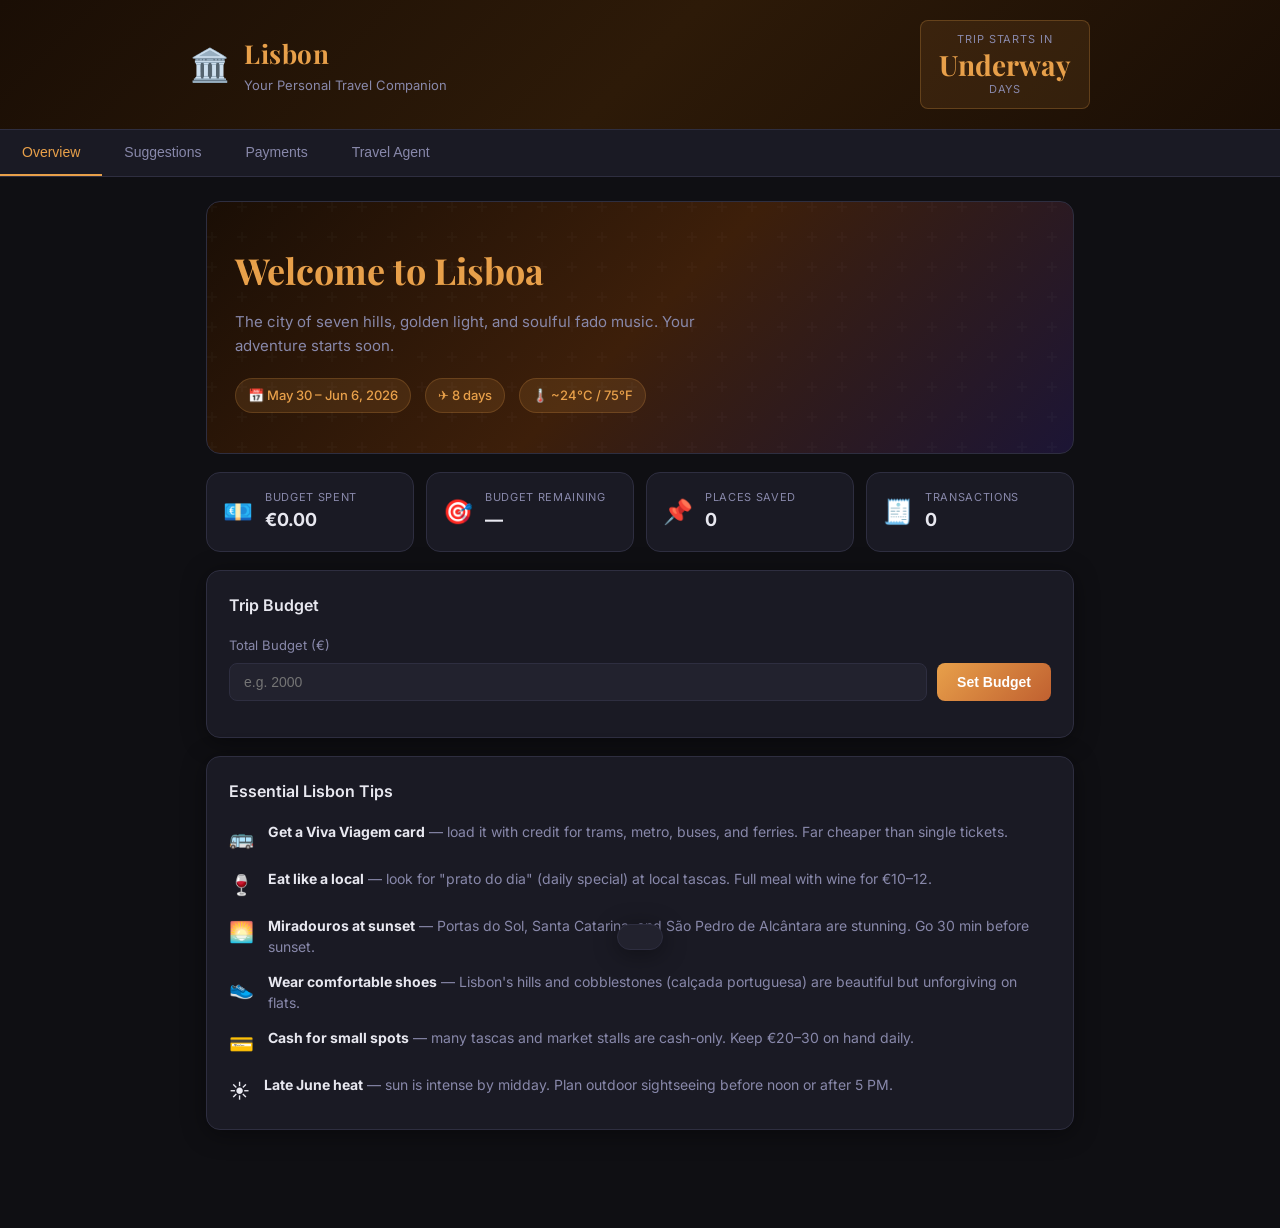
==== index.html @ cf2958db "Add Lisbon travel companion app Single-page app with four sections: Overview (countdown, budget bar," ====
<!DOCTYPE html>
<html lang="en">
<head>
  <meta charset="UTF-8" />
  <meta name="viewport" content="width=device-width, initial-scale=1.0" />
  <title>Lisbon Travel Companion</title>
  <link rel="stylesheet" href="styles.css" />
  <link rel="preconnect" href="https://fonts.googleapis.com" />
  <link rel="preconnect" href="https://fonts.gstatic.com" crossorigin />
  <link href="https://fonts.googleapis.com/css2?family=Inter:wght@300;400;500;600;700&family=Playfair+Display:wght@600;700&display=swap" rel="stylesheet" />
</head>
<body>
  <!-- Header -->
  <header class="header">
    <div class="header-content">
      <div class="header-left">
        <div class="logo">🏛️</div>
        <div>
          <h1 class="header-title">Lisbon</h1>
          <p class="header-subtitle">Your Personal Travel Companion</p>
        </div>
      </div>
      <div class="trip-countdown">
        <span class="countdown-label">Trip starts in</span>
        <span class="countdown-days" id="countdown-days">—</span>
        <span class="countdown-label">days</span>
      </div>
    </div>
  </header>

  <!-- Navigation -->
  <nav class="nav">
    <button class="nav-btn active" data-tab="overview">Overview</button>
    <button class="nav-btn" data-tab="suggestions">Suggestions</button>
    <button class="nav-btn" data-tab="payments">Payments</button>
    <button class="nav-btn" data-tab="agent">Travel Agent</button>
  </nav>

  <main class="main">

    <!-- ── OVERVIEW TAB ── -->
    <section id="tab-overview" class="tab-section active">
      <div class="hero-card">
        <div class="hero-overlay"></div>
        <div class="hero-content">
          <h2 class="hero-title">Welcome to Lisboa</h2>
          <p class="hero-desc">The city of seven hills, golden light, and soulful fado music. Your adventure starts soon.</p>
          <div class="hero-meta">
            <span>📅 May 30 – Jun 6, 2026</span>
            <span>✈️ 8 days</span>
            <span>🌡️ ~24°C / 75°F</span>
          </div>
        </div>
      </div>

      <div class="cards-grid">
        <div class="info-card">
          <div class="info-card-icon">💶</div>
          <div>
            <div class="info-card-label">Budget Spent</div>
            <div class="info-card-value" id="ov-spent">€0.00</div>
          </div>
        </div>
        <div class="info-card">
          <div class="info-card-icon">🎯</div>
          <div>
            <div class="info-card-label">Budget Remaining</div>
            <div class="info-card-value" id="ov-remaining">€0.00</div>
          </div>
        </div>
        <div class="info-card">
          <div class="info-card-icon">📌</div>
          <div>
            <div class="info-card-label">Places Saved</div>
            <div class="info-card-value" id="ov-places">0</div>
          </div>
        </div>
        <div class="info-card">
          <div class="info-card-icon">🧾</div>
          <div>
            <div class="info-card-label">Transactions</div>
            <div class="info-card-value" id="ov-transactions">0</div>
          </div>
        </div>
      </div>

      <!-- Budget setup -->
      <div class="card">
        <h3 class="card-title">Trip Budget</h3>
        <div class="budget-row">
          <label class="budget-label">Total Budget (€)</label>
          <div class="budget-input-row">
            <input type="number" id="budget-input" class="budget-input" placeholder="e.g. 2000" min="0" />
            <button class="btn-primary" onclick="setBudget()">Set Budget</button>
          </div>
        </div>
        <div class="budget-bar-wrap" id="budget-bar-wrap" style="display:none">
          <div class="budget-bar">
            <div class="budget-bar-fill" id="budget-bar-fill"></div>
          </div>
          <div class="budget-bar-labels">
            <span id="budget-bar-spent">€0 spent</span>
            <span id="budget-bar-total">of €0</span>
          </div>
        </div>
      </div>

      <!-- Quick tips -->
      <div class="card">
        <h3 class="card-title">Essential Lisbon Tips</h3>
        <div class="tips-list">
          <div class="tip-item">
            <span class="tip-icon">🚌</span>
            <div>
              <strong>Get a Viva Viagem card</strong> — load it with credit for trams, metro, buses, and ferries. Far cheaper than single tickets.
            </div>
          </div>
          <div class="tip-item">
            <span class="tip-icon">🍷</span>
            <div>
              <strong>Eat like a local</strong> — look for "prato do dia" (daily special) at local tascas. Full meal with wine for €10–12.
            </div>
          </div>
          <div class="tip-item">
            <span class="tip-icon">🌅</span>
            <div>
              <strong>Miradouros at sunset</strong> — Portas do Sol, Santa Catarina, and São Pedro de Alcântara are stunning. Go 30 min before sunset.
            </div>
          </div>
          <div class="tip-item">
            <span class="tip-icon">👟</span>
            <div>
              <strong>Wear comfortable shoes</strong> — Lisbon's hills and cobblestones (calçada portuguesa) are beautiful but unforgiving on flats.
            </div>
          </div>
          <div class="tip-item">
            <span class="tip-icon">💳</span>
            <div>
              <strong>Cash for small spots</strong> — many tascas and market stalls are cash-only. Keep €20–30 on hand daily.
            </div>
          </div>
          <div class="tip-item">
            <span class="tip-icon">☀️</span>
            <div>
              <strong>Late June heat</strong> — sun is intense by midday. Plan outdoor sightseeing before noon or after 5 PM.
            </div>
          </div>
        </div>
      </div>
    </section>

    <!-- ── SUGGESTIONS TAB ── -->
    <section id="tab-suggestions" class="tab-section">
      <div class="suggestions-header">
        <h2 class="section-title">Expert Picks for Lisbon</h2>
        <div class="filter-row">
          <button class="filter-btn active" data-filter="all">All</button>
          <button class="filter-btn" data-filter="sight">Sights</button>
          <button class="filter-btn" data-filter="food">Food & Drink</button>
          <button class="filter-btn" data-filter="daytrip">Day Trips</button>
          <button class="filter-btn" data-filter="experience">Experiences</button>
        </div>
      </div>

      <div class="suggestions-grid" id="suggestions-grid">
        <!-- populated by JS -->
      </div>
    </section>

    <!-- ── PAYMENTS TAB ── -->
    <section id="tab-payments" class="tab-section">
      <div class="payments-layout">
        <!-- Add expense form -->
        <div class="card">
          <h3 class="card-title">Add Expense</h3>
          <div class="form-group">
            <label class="form-label">Description</label>
            <input type="text" id="exp-desc" class="form-input" placeholder="e.g. Lunch at Alfama" />
          </div>
          <div class="form-row">
            <div class="form-group">
              <label class="form-label">Amount (€)</label>
              <input type="number" id="exp-amount" class="form-input" placeholder="0.00" min="0" step="0.01" />
            </div>
            <div class="form-group">
              <label class="form-label">Category</label>
              <select id="exp-category" class="form-input">
                <option value="food">🍽️ Food & Drink</option>
                <option value="transport">🚌 Transport</option>
                <option value="accommodation">🏨 Accommodation</option>
                <option value="activities">🎟️ Activities</option>
                <option value="shopping">🛍️ Shopping</option>
                <option value="other">📦 Other</option>
              </select>
            </div>
          </div>
          <div class="form-group">
            <label class="form-label">Date</label>
            <input type="date" id="exp-date" class="form-input" />
          </div>
          <button class="btn-primary full-width" onclick="addExpense()">Add Expense</button>
        </div>

        <!-- Summary -->
        <div class="card">
          <h3 class="card-title">Spending by Category</h3>
          <div class="category-summary" id="category-summary">
            <p class="empty-state">No expenses yet. Start adding your Lisbon spending!</p>
          </div>
        </div>
      </div>

      <!-- Expense list -->
      <div class="card">
        <div class="expense-list-header">
          <h3 class="card-title">All Expenses</h3>
          <span class="expense-total-badge" id="expense-total-badge">€0.00 total</span>
        </div>
        <div id="expense-list">
          <p class="empty-state">No expenses recorded yet.</p>
        </div>
      </div>
    </section>

    <!-- ── TRAVEL AGENT TAB ── -->
    <section id="tab-agent" class="tab-section">
      <div class="agent-header">
        <div class="agent-avatar">🧳</div>
        <div>
          <h2 class="agent-name">Sofia — Your Lisbon Expert</h2>
          <p class="agent-bio">15+ years specialising in Portugal & the Algarve. Born in Porto, based in London.</p>
        </div>
      </div>

      <!-- Quick topic buttons -->
      <div class="topic-grid">
        <button class="topic-btn" onclick="showAdvice('neighbourhood')">🏘️ Best Neighbourhoods</button>
        <button class="topic-btn" onclick="showAdvice('food')">🍽️ Food Guide</button>
        <button class="topic-btn" onclick="showAdvice('transport')">🚌 Getting Around</button>
        <button class="topic-btn" onclick="showAdvice('budget')">💶 Budget Tips</button>
        <button class="topic-btn" onclick="showAdvice('safety')">🔒 Safety & Scams</button>
        <button class="topic-btn" onclick="showAdvice('packing')">🎒 Packing List</button>
        <button class="topic-btn" onclick="showAdvice('fado')">🎵 Fado & Nightlife</button>
        <button class="topic-btn" onclick="showAdvice('daytrips')">🌊 Best Day Trips</button>
      </div>

      <!-- Advice display -->
      <div class="advice-card" id="advice-card" style="display:none">
        <div class="advice-header">
          <span class="advice-icon" id="advice-icon"></span>
          <h3 class="advice-title" id="advice-title"></h3>
        </div>
        <div class="advice-body" id="advice-body"></div>
      </div>

      <!-- Itinerary Builder -->
      <div class="card">
        <h3 class="card-title">🗓️ Suggested 8-Day Itinerary</h3>
        <div class="itinerary">
          <div class="itinerary-day">
            <div class="day-label">Day 1 · May 30</div>
            <div class="day-content">
              <strong>Arrival &amp; Baixa/Chiado</strong>
              <p>Check in, freshen up, then stroll Rua Augusta. Grab a pastel de nata at Pastéis de Belém (there's a central location too). Evening: rooftop drinks at TOPO Chiado.</p>
            </div>
          </div>
          <div class="itinerary-day">
            <div class="day-label">Day 2 · May 31</div>
            <div class="day-content">
              <strong>Alfama &amp; Fado Night</strong>
              <p>Morning: São Jorge Castle, wander Alfama's alleys. Afternoon: Portas do Sol miradouro. Evening: authentic fado dinner at Tasca do Chico (book ahead!).</p>
            </div>
          </div>
          <div class="itinerary-day">
            <div class="day-label">Day 3 · Jun 1</div>
            <div class="day-content">
              <strong>Belém District</strong>
              <p>Jerónimos Monastery, Torre de Belém, MAAT museum. Have the famous original pastel de nata. Take tram 15E or Uber — don't battle tram 28 with a crowd.</p>
            </div>
          </div>
          <div class="itinerary-day">
            <div class="day-label">Day 4 · Jun 2</div>
            <div class="day-content">
              <strong>Day Trip: Sintra</strong>
              <p>Take the train from Rossio (40 min, €2.35). Pena Palace first thing — queues build fast. Also Quinta da Regaleira if time allows. Back by 6 PM.</p>
            </div>
          </div>
          <div class="itinerary-day">
            <div class="day-label">Day 5 · Jun 3</div>
            <div class="day-content">
              <strong>LX Factory &amp; Santos</strong>
              <p>Sunday market at LX Factory (if applicable). Explore the trendy Santos & Cais do Sodré areas. Pink Street (Rua Nova do Carvalho) for evening drinks.</p>
            </div>
          </div>
          <div class="itinerary-day">
            <div class="day-label">Day 6 · Jun 4</div>
            <div class="day-content">
              <strong>Day Trip: Setúbal &amp; Arrábida</strong>
              <p>Rent a car or join a tour for Arrábida Natural Park — turquoise waters rivalling the Caribbean. Pack a picnic. Stop at a winery on the way back.</p>
            </div>
          </div>
          <div class="itinerary-day">
            <div class="day-label">Day 7 · Jun 5</div>
            <div class="day-content">
              <strong>Bairro Alto &amp; Príncipe Real</strong>
              <p>Morning: Príncipe Real's antique market and botanical garden. Lunch: tasca lunch. Afternoon: MUDE or Museu do Azulejo. Evening: sunset at Miradouro da Graça.</p>
            </div>
          </div>
          <div class="itinerary-day">
            <div class="day-label">Day 8 · Jun 6</div>
            <div class="day-content">
              <strong>Last Bites &amp; Departure</strong>
              <p>Time Out Market for a last Lisbon feast. Pick up ginjinha, tinned fish, and azulejo tiles as gifts. Head to Humberto Delgado Airport — allow 45 min from centre.</p>
            </div>
          </div>
        </div>
      </div>

      <!-- Packing checklist -->
      <div class="card" id="packing-section" style="display:none">
        <h3 class="card-title">🎒 Packing Checklist</h3>
        <div id="packing-list" class="packing-list"></div>
      </div>
    </section>

  </main>

  <!-- Toast notification -->
  <div class="toast" id="toast"></div>

  <script src="data.js"></script>
  <script src="app.js"></script>
</body>
</html>
---- styles.css ----
/* ── Reset & Base ──────────────────────────────────────────────────────────── */
*, *::before, *::after { box-sizing: border-box; margin: 0; padding: 0; }

:root {
  --bg: #0f0f13;
  --surface: #1a1a24;
  --surface2: #22222e;
  --border: #2e2e40;
  --text: #e8e8f0;
  --text-muted: #8888aa;
  --accent: #e8a04a;
  --accent2: #c06030;
  --green: #22c55e;
  --red: #ef4444;
  --amber: #f59e0b;
  --blue: #3b82f6;
  --radius: 14px;
  --radius-sm: 8px;
  --shadow: 0 4px 24px rgba(0,0,0,0.4);
}

html { scroll-behavior: smooth; }

body {
  font-family: 'Inter', system-ui, sans-serif;
  background: var(--bg);
  color: var(--text);
  min-height: 100vh;
  font-size: 15px;
  line-height: 1.6;
}

/* ── Header ────────────────────────────────────────────────────────────────── */
.header {
  background: linear-gradient(135deg, #1a0e05 0%, #2d1a08 50%, #1a0e05 100%);
  border-bottom: 1px solid var(--border);
  padding: 20px 24px;
  position: sticky;
  top: 0;
  z-index: 100;
}
.header-content {
  max-width: 900px;
  margin: 0 auto;
  display: flex;
  justify-content: space-between;
  align-items: center;
  gap: 16px;
}
.header-left { display: flex; align-items: center; gap: 14px; }
.logo { font-size: 32px; }
.header-title {
  font-family: 'Playfair Display', serif;
  font-size: 26px;
  font-weight: 700;
  color: var(--accent);
  letter-spacing: 0.02em;
}
.header-subtitle { color: var(--text-muted); font-size: 13px; }

.trip-countdown {
  text-align: center;
  background: rgba(232,160,74,0.1);
  border: 1px solid rgba(232,160,74,0.25);
  border-radius: var(--radius-sm);
  padding: 10px 18px;
  display: flex;
  flex-direction: column;
  align-items: center;
  gap: 2px;
}
.countdown-days {
  font-family: 'Playfair Display', serif;
  font-size: 28px;
  font-weight: 700;
  color: var(--accent);
  line-height: 1;
}
.countdown-label { font-size: 11px; color: var(--text-muted); text-transform: uppercase; letter-spacing: 0.08em; }

/* ── Nav ───────────────────────────────────────────────────────────────────── */
.nav {
  background: var(--surface);
  border-bottom: 1px solid var(--border);
  display: flex;
  gap: 0;
  overflow-x: auto;
  -webkit-overflow-scrolling: touch;
  scrollbar-width: none;
  position: sticky;
  top: 89px;
  z-index: 99;
}
.nav::-webkit-scrollbar { display: none; }

.nav-btn {
  flex-shrink: 0;
  padding: 14px 22px;
  background: none;
  border: none;
  border-bottom: 2px solid transparent;
  color: var(--text-muted);
  font-size: 14px;
  font-weight: 500;
  cursor: pointer;
  transition: all 0.2s;
  white-space: nowrap;
}
.nav-btn:hover { color: var(--text); background: rgba(255,255,255,0.04); }
.nav-btn.active { color: var(--accent); border-bottom-color: var(--accent); }

/* ── Main / Tabs ───────────────────────────────────────────────────────────── */
.main { max-width: 900px; margin: 0 auto; padding: 24px 16px 80px; }

.tab-section { display: none; }
.tab-section.active { display: block; }

/* ── Cards ─────────────────────────────────────────────────────────────────── */
.card {
  background: var(--surface);
  border: 1px solid var(--border);
  border-radius: var(--radius);
  padding: 22px;
  margin-bottom: 18px;
  box-shadow: var(--shadow);
}
.card-title {
  font-size: 16px;
  font-weight: 600;
  color: var(--text);
  margin-bottom: 16px;
}

/* ── Hero ──────────────────────────────────────────────────────────────────── */
.hero-card {
  position: relative;
  background: linear-gradient(135deg, #1a0e05, #3d1f0a, #1c1535);
  border: 1px solid var(--border);
  border-radius: var(--radius);
  padding: 40px 28px;
  margin-bottom: 18px;
  overflow: hidden;
}
.hero-card::before {
  content: '';
  position: absolute;
  inset: 0;
  background: url("data:image/svg+xml,%3Csvg width='60' height='60' viewBox='0 0 60 60' xmlns='http://www.w3.org/2000/svg'%3E%3Cg fill='none' fill-rule='evenodd'%3E%3Cg fill='%23ffffff' fill-opacity='0.02'%3E%3Cpath d='M36 34v-4h-2v4h-4v2h4v4h2v-4h4v-2h-4zm0-30V0h-2v4h-4v2h4v4h2V6h4V4h-4zM6 34v-4H4v4H0v2h4v4h2v-4h4v-2H6zM6 4V0H4v4H0v2h4v4h2V6h4V4H6z'/%3E%3C/g%3E%3C/g%3E%3C/svg%3E");
  pointer-events: none;
}
.hero-title {
  font-family: 'Playfair Display', serif;
  font-size: 36px;
  font-weight: 700;
  color: var(--accent);
  margin-bottom: 10px;
}
.hero-desc { color: var(--text-muted); font-size: 15px; margin-bottom: 20px; max-width: 500px; }
.hero-meta { display: flex; flex-wrap: wrap; gap: 14px; }
.hero-meta span {
  background: rgba(232,160,74,0.12);
  border: 1px solid rgba(232,160,74,0.2);
  color: var(--accent);
  padding: 6px 12px;
  border-radius: 20px;
  font-size: 13px;
  font-weight: 500;
}

/* ── Info Cards Grid ───────────────────────────────────────────────────────── */
.cards-grid {
  display: grid;
  grid-template-columns: repeat(2, 1fr);
  gap: 12px;
  margin-bottom: 18px;
}
@media (min-width: 600px) {
  .cards-grid { grid-template-columns: repeat(4, 1fr); }
}
.info-card {
  background: var(--surface);
  border: 1px solid var(--border);
  border-radius: var(--radius);
  padding: 16px;
  display: flex;
  align-items: center;
  gap: 12px;
}
.info-card-icon { font-size: 24px; }
.info-card-label { font-size: 11px; color: var(--text-muted); text-transform: uppercase; letter-spacing: 0.06em; }
.info-card-value { font-size: 18px; font-weight: 700; color: var(--text); }

/* ── Budget ────────────────────────────────────────────────────────────────── */
.budget-row { margin-bottom: 14px; }
.budget-label { display: block; font-size: 13px; color: var(--text-muted); margin-bottom: 8px; }
.budget-input-row { display: flex; gap: 10px; }
.budget-input {
  flex: 1;
  background: var(--surface2);
  border: 1px solid var(--border);
  border-radius: var(--radius-sm);
  color: var(--text);
  padding: 10px 14px;
  font-size: 14px;
}
.budget-input:focus { outline: none; border-color: var(--accent); }

.budget-bar-wrap { margin-top: 14px; }
.budget-bar {
  height: 10px;
  background: var(--surface2);
  border-radius: 99px;
  overflow: hidden;
  margin-bottom: 6px;
}
.budget-bar-fill {
  height: 100%;
  border-radius: 99px;
  transition: width 0.4s ease, background 0.4s ease;
}
.budget-bar-labels { display: flex; justify-content: space-between; font-size: 12px; color: var(--text-muted); }

/* ── Buttons ───────────────────────────────────────────────────────────────── */
.btn-primary {
  background: linear-gradient(135deg, var(--accent), var(--accent2));
  border: none;
  border-radius: var(--radius-sm);
  color: #fff;
  font-size: 14px;
  font-weight: 600;
  padding: 10px 20px;
  cursor: pointer;
  transition: opacity 0.2s, transform 0.1s;
  white-space: nowrap;
}
.btn-primary:hover { opacity: 0.92; }
.btn-primary:active { transform: scale(0.97); }
.btn-primary.full-width { width: 100%; padding: 13px; font-size: 15px; margin-top: 4px; }

/* ── Tips ──────────────────────────────────────────────────────────────────── */
.tips-list { display: flex; flex-direction: column; gap: 14px; }
.tip-item { display: flex; gap: 14px; align-items: flex-start; }
.tip-icon { font-size: 20px; flex-shrink: 0; margin-top: 1px; }
.tip-item > div { font-size: 14px; color: var(--text-muted); line-height: 1.5; }
.tip-item strong { color: var(--text); }

/* ── Suggestions ───────────────────────────────────────────────────────────── */
.suggestions-header { margin-bottom: 20px; }
.section-title {
  font-family: 'Playfair Display', serif;
  font-size: 26px;
  color: var(--accent);
  margin-bottom: 14px;
}
.filter-row { display: flex; flex-wrap: wrap; gap: 8px; }
.filter-btn {
  background: var(--surface);
  border: 1px solid var(--border);
  border-radius: 20px;
  color: var(--text-muted);
  font-size: 13px;
  padding: 6px 14px;
  cursor: pointer;
  transition: all 0.2s;
}
.filter-btn:hover { border-color: var(--accent); color: var(--text); }
.filter-btn.active { background: var(--accent); border-color: var(--accent); color: #000; font-weight: 600; }

.suggestions-grid {
  display: grid;
  grid-template-columns: repeat(auto-fill, minmax(260px, 1fr));
  gap: 16px;
}

.suggestion-card {
  background: var(--surface);
  border: 1px solid var(--border);
  border-radius: var(--radius);
  padding: 18px;
  position: relative;
  transition: border-color 0.2s, transform 0.2s;
}
.suggestion-card:hover { border-color: rgba(232,160,74,0.4); transform: translateY(-2px); }
.suggestion-card.must-do { border-color: rgba(232,160,74,0.35); }

.must-do-badge {
  position: absolute;
  top: 12px;
  left: 12px;
  background: linear-gradient(135deg, var(--accent), var(--accent2));
  color: #000;
  font-size: 10px;
  font-weight: 700;
  padding: 3px 8px;
  border-radius: 20px;
  text-transform: uppercase;
  letter-spacing: 0.04em;
}

.suggestion-top { display: flex; justify-content: flex-end; margin-bottom: 8px; }
.suggestion-emoji { font-size: 38px; position: absolute; top: 14px; left: 50%; transform: translateX(-50%); }
/* override for cards with badge */
.must-do-badge ~ .suggestion-top { margin-top: 20px; }
.suggestion-card .suggestion-emoji { position: static; transform: none; font-size: 32px; }
.suggestion-top { display: flex; justify-content: space-between; align-items: flex-start; margin-bottom: 10px; }

.save-btn {
  background: none;
  border: none;
  font-size: 20px;
  cursor: pointer;
  line-height: 1;
  transition: transform 0.15s;
}
.save-btn:hover { transform: scale(1.2); }

.suggestion-name { font-weight: 600; font-size: 15px; margin-bottom: 4px; }
.suggestion-area { font-size: 12px; color: var(--text-muted); margin-bottom: 6px; }
.suggestion-stars { color: var(--accent); font-size: 13px; margin-bottom: 8px; letter-spacing: 1px; }
.suggestion-meta { display: flex; gap: 6px; margin-bottom: 6px; }
.meta-badge {
  background: var(--surface2);
  border: 1px solid var(--border);
  border-radius: 6px;
  font-size: 11px;
  color: var(--text-muted);
  padding: 2px 8px;
}
.suggestion-cost { font-size: 12px; color: var(--green); margin-bottom: 10px; }
.suggestion-tip { font-size: 13px; color: var(--text-muted); line-height: 1.5; margin-bottom: 12px; }
.suggestion-tags { display: flex; flex-wrap: wrap; gap: 5px; }
.tag {
  background: rgba(232,160,74,0.08);
  border: 1px solid rgba(232,160,74,0.18);
  color: var(--accent);
  font-size: 10px;
  padding: 2px 8px;
  border-radius: 20px;
}

/* ── Payments ──────────────────────────────────────────────────────────────── */
.payments-layout {
  display: grid;
  gap: 18px;
  margin-bottom: 18px;
}
@media (min-width: 700px) {
  .payments-layout { grid-template-columns: 1fr 1fr; }
}

.form-group { margin-bottom: 14px; }
.form-label { display: block; font-size: 12px; color: var(--text-muted); text-transform: uppercase; letter-spacing: 0.06em; margin-bottom: 6px; }
.form-input {
  width: 100%;
  background: var(--surface2);
  border: 1px solid var(--border);
  border-radius: var(--radius-sm);
  color: var(--text);
  padding: 10px 14px;
  font-size: 14px;
  appearance: none;
}
.form-input:focus { outline: none; border-color: var(--accent); }
.form-input option { background: var(--surface); }
.form-row { display: grid; grid-template-columns: 1fr 1fr; gap: 12px; }

.expense-list-header {
  display: flex;
  justify-content: space-between;
  align-items: center;
  margin-bottom: 16px;
}
.expense-list-header .card-title { margin-bottom: 0; }
.expense-total-badge {
  background: rgba(34,197,94,0.12);
  border: 1px solid rgba(34,197,94,0.25);
  color: var(--green);
  font-size: 13px;
  font-weight: 600;
  padding: 4px 12px;
  border-radius: 20px;
}

.expense-item {
  display: flex;
  justify-content: space-between;
  align-items: center;
  padding: 12px 0;
  border-bottom: 1px solid var(--border);
  gap: 12px;
}
.expense-item:last-child { border-bottom: none; }
.expense-left { display: flex; gap: 12px; align-items: center; min-width: 0; }
.expense-cat-dot {
  width: 36px;
  height: 36px;
  border-radius: 10px;
  display: flex;
  align-items: center;
  justify-content: center;
  font-size: 16px;
  flex-shrink: 0;
  opacity: 0.85;
}
.expense-desc { font-size: 14px; font-weight: 500; white-space: nowrap; overflow: hidden; text-overflow: ellipsis; max-width: 200px; }
.expense-meta-text { font-size: 11px; color: var(--text-muted); }
.expense-right { display: flex; align-items: center; gap: 12px; flex-shrink: 0; }
.expense-amount { font-size: 15px; font-weight: 700; color: var(--text); }
.expense-delete {
  background: none;
  border: 1px solid transparent;
  border-radius: 6px;
  color: var(--text-muted);
  font-size: 12px;
  cursor: pointer;
  padding: 4px 7px;
  transition: all 0.15s;
}
.expense-delete:hover { border-color: var(--red); color: var(--red); }

.cat-row { margin-bottom: 14px; }
.cat-row:last-child { margin-bottom: 0; }
.cat-row-top { display: flex; justify-content: space-between; margin-bottom: 5px; font-size: 13px; }
.cat-label { color: var(--text-muted); }
.cat-amount { color: var(--text); font-weight: 600; }
.cat-amount small { color: var(--text-muted); font-weight: 400; }
.cat-bar { height: 6px; background: var(--surface2); border-radius: 99px; overflow: hidden; }
.cat-bar-fill { height: 100%; border-radius: 99px; transition: width 0.5s ease; }

/* ── Travel Agent ──────────────────────────────────────────────────────────── */
.agent-header {
  display: flex;
  align-items: center;
  gap: 18px;
  background: var(--surface);
  border: 1px solid var(--border);
  border-radius: var(--radius);
  padding: 20px;
  margin-bottom: 18px;
}
.agent-avatar {
  width: 60px;
  height: 60px;
  background: linear-gradient(135deg, var(--accent), var(--accent2));
  border-radius: 50%;
  display: flex;
  align-items: center;
  justify-content: center;
  font-size: 28px;
  flex-shrink: 0;
}
.agent-name { font-size: 18px; font-weight: 700; margin-bottom: 4px; }
.agent-bio { font-size: 13px; color: var(--text-muted); }

.topic-grid {
  display: grid;
  grid-template-columns: repeat(auto-fill, minmax(180px, 1fr));
  gap: 10px;
  margin-bottom: 18px;
}
.topic-btn {
  background: var(--surface);
  border: 1px solid var(--border);
  border-radius: var(--radius-sm);
  color: var(--text);
  font-size: 13px;
  font-weight: 500;
  padding: 12px 14px;
  cursor: pointer;
  text-align: left;
  transition: all 0.2s;
}
.topic-btn:hover { border-color: var(--accent); background: rgba(232,160,74,0.06); }

.advice-card {
  background: linear-gradient(135deg, #1a1408, #1a1a24);
  border: 1px solid rgba(232,160,74,0.3);
  border-radius: var(--radius);
  padding: 24px;
  margin-bottom: 18px;
}
.advice-header { display: flex; align-items: center; gap: 12px; margin-bottom: 18px; }
.advice-icon { font-size: 28px; }
.advice-title { font-family: 'Playfair Display', serif; font-size: 20px; color: var(--accent); }
.advice-body { font-size: 14px; color: var(--text-muted); line-height: 1.7; }
.advice-body h4 { color: var(--text); font-size: 14px; margin: 16px 0 8px; }
.advice-body ul { padding-left: 18px; }
.advice-body li { margin-bottom: 6px; }
.advice-body strong { color: var(--text); }
.advice-body p { margin-bottom: 10px; }
.advice-body em { color: var(--accent); font-style: normal; }

/* ── Itinerary ─────────────────────────────────────────────────────────────── */
.itinerary { display: flex; flex-direction: column; gap: 0; }
.itinerary-day {
  display: grid;
  grid-template-columns: 120px 1fr;
  gap: 16px;
  padding: 16px 0;
  border-bottom: 1px solid var(--border);
}
.itinerary-day:last-child { border-bottom: none; }
.day-label {
  font-size: 12px;
  font-weight: 700;
  color: var(--accent);
  text-transform: uppercase;
  letter-spacing: 0.04em;
  padding-top: 2px;
  flex-shrink: 0;
}
.day-content strong { display: block; font-size: 14px; margin-bottom: 4px; }
.day-content p { font-size: 13px; color: var(--text-muted); line-height: 1.5; }

/* ── Packing ───────────────────────────────────────────────────────────────── */
.packing-list { display: grid; grid-template-columns: repeat(auto-fill, minmax(220px, 1fr)); gap: 0 20px; }
.packing-category { margin-bottom: 18px; }
.packing-cat-title { font-size: 13px; font-weight: 700; color: var(--accent); text-transform: uppercase; letter-spacing: 0.06em; margin-bottom: 10px; }
.packing-item {
  display: flex;
  align-items: flex-start;
  gap: 8px;
  font-size: 13px;
  color: var(--text-muted);
  cursor: pointer;
  padding: 5px 0;
  transition: color 0.2s;
}
.packing-item input { accent-color: var(--accent); margin-top: 2px; flex-shrink: 0; }
.packing-item.packed { color: var(--text-muted); text-decoration: line-through; opacity: 0.5; }

/* ── Misc ──────────────────────────────────────────────────────────────────── */
.empty-state { color: var(--text-muted); font-size: 13px; text-align: center; padding: 20px 0; }

.toast {
  position: fixed;
  bottom: 30px;
  left: 50%;
  transform: translateX(-50%) translateY(80px);
  background: var(--surface2);
  border: 1px solid var(--border);
  color: var(--text);
  font-size: 14px;
  padding: 12px 22px;
  border-radius: 30px;
  box-shadow: var(--shadow);
  transition: transform 0.3s ease;
  z-index: 999;
  white-space: nowrap;
}
.toast.show { transform: translateX(-50%) translateY(0); }

/* ── Responsive ────────────────────────────────────────────────────────────── */
@media (max-width: 500px) {
  .header-title { font-size: 20px; }
  .hero-title { font-size: 26px; }
  .itinerary-day { grid-template-columns: 1fr; gap: 4px; }
  .day-label { font-size: 11px; }
  .form-row { grid-template-columns: 1fr; }
  .countdown-days { font-size: 22px; }
}

/* ── Scrollbar ─────────────────────────────────────────────────────────────── */
::-webkit-scrollbar { width: 6px; height: 6px; }
::-webkit-scrollbar-track { background: var(--bg); }
::-webkit-scrollbar-thumb { background: var(--border); border-radius: 99px; }
::-webkit-scrollbar-thumb:hover { background: var(--text-muted); }
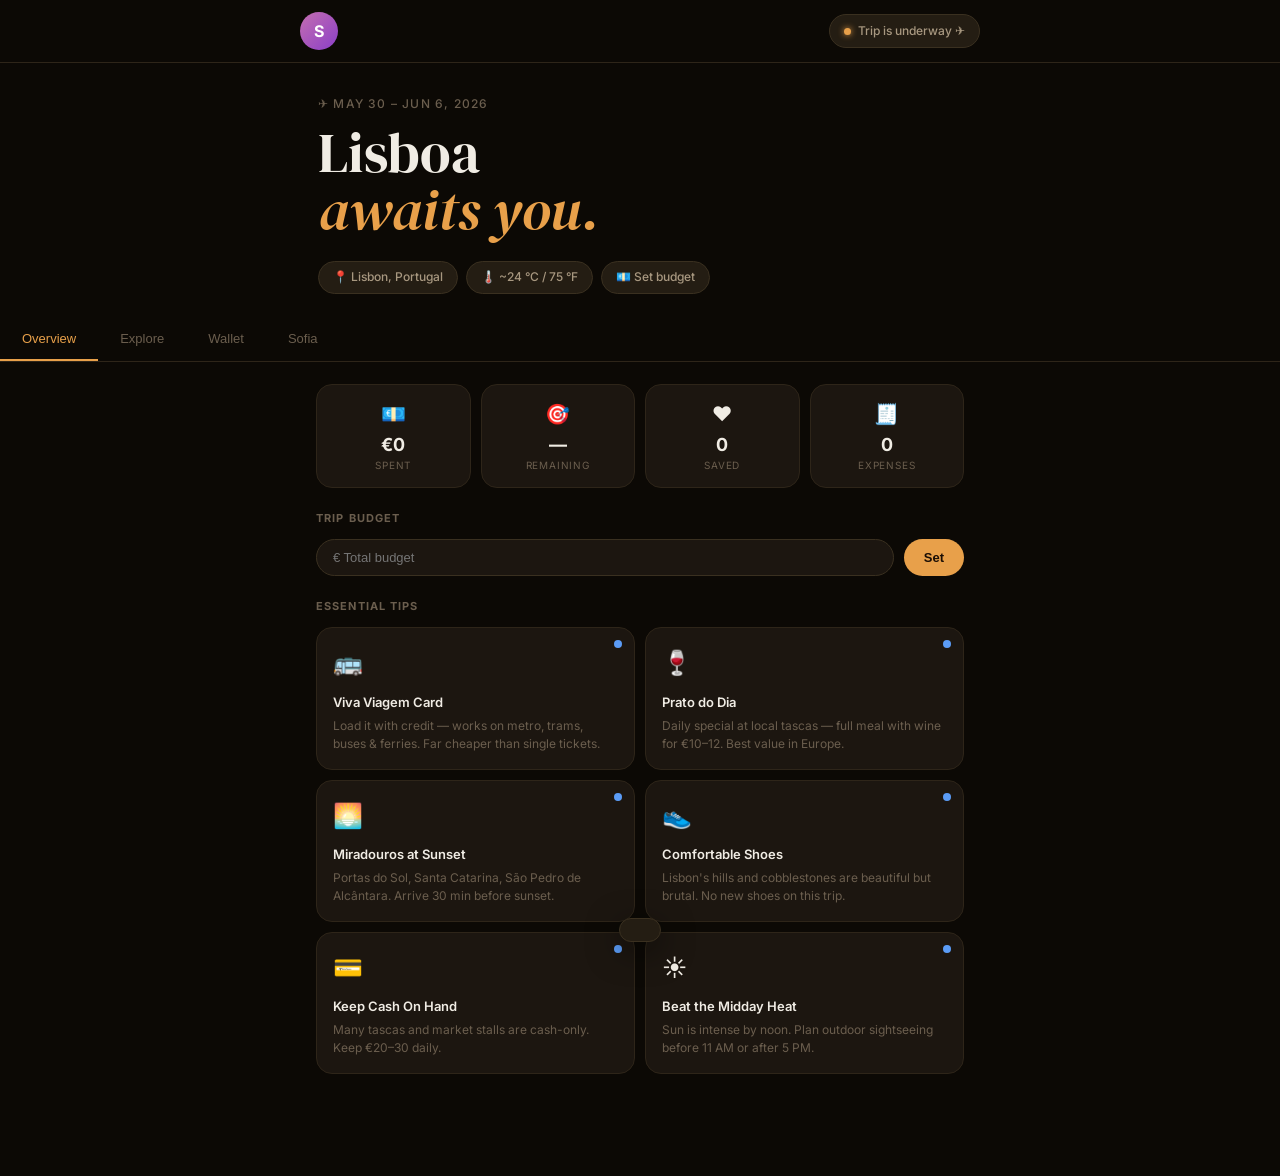
==== commit 71279e80: "Redesign UI with warm dark aesthetic from reference screenshots - Warm dark brownish-black backgroun" ====
--- a/index.html
+++ b/index.html
@@ -3,101 +3,86 @@
 <head>
   <meta charset="UTF-8" />
   <meta name="viewport" content="width=device-width, initial-scale=1.0" />
-  <title>Lisbon Travel Companion</title>
+  <title>Lisboa — Travel Companion</title>
   <link rel="stylesheet" href="styles.css" />
   <link rel="preconnect" href="https://fonts.googleapis.com" />
   <link rel="preconnect" href="https://fonts.gstatic.com" crossorigin />
-  <link href="https://fonts.googleapis.com/css2?family=Inter:wght@300;400;500;600;700&family=Playfair+Display:wght@600;700&display=swap" rel="stylesheet" />
+  <link href="https://fonts.googleapis.com/css2?family=DM+Serif+Display:ital@0;1&family=Inter:wght@300;400;500;600;700&display=swap" rel="stylesheet" />
 </head>
 <body>
-  <!-- Header -->
-  <header class="header">
-    <div class="header-content">
-      <div class="header-left">
-        <div class="logo">🏛️</div>
-        <div>
-          <h1 class="header-title">Lisbon</h1>
-          <p class="header-subtitle">Your Personal Travel Companion</p>
-        </div>
-      </div>
-      <div class="trip-countdown">
-        <span class="countdown-label">Trip starts in</span>
-        <span class="countdown-days" id="countdown-days">—</span>
-        <span class="countdown-label">days</span>
+
+  <!-- ── TOP BAR ── -->
+  <div class="topbar">
+    <div class="topbar-inner">
+      <div class="topbar-left">
+        <div class="avatar">S</div>
+      </div>
+      <div class="topbar-right">
+        <div class="countdown-chip" id="countdown-chip">
+          <span class="chip-dot"></span>
+          <span id="countdown-text">Loading…</span>
+        </div>
       </div>
     </div>
-  </header>
-
-  <!-- Navigation -->
+  </div>
+
+  <!-- ── HERO ── -->
+  <div class="hero">
+    <div class="hero-eyebrow">✈️ May 30 – Jun 6, 2026</div>
+    <h1 class="hero-heading" id="hero-heading">Lisboa<br/><em>awaits you.</em></h1>
+    <div class="hero-chips">
+      <div class="hero-chip">📍 Lisbon, Portugal</div>
+      <div class="hero-chip">🌡️ ~24 °C / 75 °F</div>
+      <div class="hero-chip">💶 <span id="chip-budget">Set budget</span></div>
+    </div>
+  </div>
+
+  <!-- ── NAV ── -->
   <nav class="nav">
     <button class="nav-btn active" data-tab="overview">Overview</button>
-    <button class="nav-btn" data-tab="suggestions">Suggestions</button>
-    <button class="nav-btn" data-tab="payments">Payments</button>
-    <button class="nav-btn" data-tab="agent">Travel Agent</button>
+    <button class="nav-btn" data-tab="suggestions">Explore</button>
+    <button class="nav-btn" data-tab="payments">Wallet</button>
+    <button class="nav-btn" data-tab="agent">Sofia</button>
   </nav>
 
   <main class="main">
 
-    <!-- ── OVERVIEW TAB ── -->
+    <!-- ══ OVERVIEW ══ -->
     <section id="tab-overview" class="tab-section active">
-      <div class="hero-card">
-        <div class="hero-overlay"></div>
-        <div class="hero-content">
-          <h2 class="hero-title">Welcome to Lisboa</h2>
-          <p class="hero-desc">The city of seven hills, golden light, and soulful fado music. Your adventure starts soon.</p>
-          <div class="hero-meta">
-            <span>📅 May 30 – Jun 6, 2026</span>
-            <span>✈️ 8 days</span>
-            <span>🌡️ ~24°C / 75°F</span>
-          </div>
-        </div>
-      </div>
-
-      <div class="cards-grid">
-        <div class="info-card">
-          <div class="info-card-icon">💶</div>
-          <div>
-            <div class="info-card-label">Budget Spent</div>
-            <div class="info-card-value" id="ov-spent">€0.00</div>
-          </div>
-        </div>
-        <div class="info-card">
-          <div class="info-card-icon">🎯</div>
-          <div>
-            <div class="info-card-label">Budget Remaining</div>
-            <div class="info-card-value" id="ov-remaining">€0.00</div>
-          </div>
-        </div>
-        <div class="info-card">
-          <div class="info-card-icon">📌</div>
-          <div>
-            <div class="info-card-label">Places Saved</div>
-            <div class="info-card-value" id="ov-places">0</div>
-          </div>
-        </div>
-        <div class="info-card">
-          <div class="info-card-icon">🧾</div>
-          <div>
-            <div class="info-card-label">Transactions</div>
-            <div class="info-card-value" id="ov-transactions">0</div>
-          </div>
-        </div>
-      </div>
-
-      <!-- Budget setup -->
-      <div class="card">
-        <h3 class="card-title">Trip Budget</h3>
+
+      <!-- Stat row -->
+      <div class="stat-row">
+        <div class="stat-card">
+          <div class="stat-icon">💶</div>
+          <div class="stat-val" id="ov-spent">€0</div>
+          <div class="stat-label">Spent</div>
+        </div>
+        <div class="stat-card">
+          <div class="stat-icon">🎯</div>
+          <div class="stat-val" id="ov-remaining">—</div>
+          <div class="stat-label">Remaining</div>
+        </div>
+        <div class="stat-card">
+          <div class="stat-icon">❤️</div>
+          <div class="stat-val" id="ov-places">0</div>
+          <div class="stat-label">Saved</div>
+        </div>
+        <div class="stat-card">
+          <div class="stat-icon">🧾</div>
+          <div class="stat-val" id="ov-transactions">0</div>
+          <div class="stat-label">Expenses</div>
+        </div>
+      </div>
+
+      <!-- Budget -->
+      <div class="section-block">
+        <div class="section-label">Trip Budget</div>
         <div class="budget-row">
-          <label class="budget-label">Total Budget (€)</label>
-          <div class="budget-input-row">
-            <input type="number" id="budget-input" class="budget-input" placeholder="e.g. 2000" min="0" />
-            <button class="btn-primary" onclick="setBudget()">Set Budget</button>
-          </div>
-        </div>
-        <div class="budget-bar-wrap" id="budget-bar-wrap" style="display:none">
-          <div class="budget-bar">
-            <div class="budget-bar-fill" id="budget-bar-fill"></div>
-          </div>
+          <input type="number" id="budget-input" class="pill-input" placeholder="€ Total budget" min="0" />
+          <button class="pill-btn" onclick="setBudget()">Set</button>
+        </div>
+        <div id="budget-bar-wrap" style="display:none" class="budget-bar-wrap">
+          <div class="budget-bar"><div class="budget-bar-fill" id="budget-bar-fill"></div></div>
           <div class="budget-bar-labels">
             <span id="budget-bar-spent">€0 spent</span>
             <span id="budget-bar-total">of €0</span>
@@ -105,227 +90,231 @@
         </div>
       </div>
 
-      <!-- Quick tips -->
-      <div class="card">
-        <h3 class="card-title">Essential Lisbon Tips</h3>
-        <div class="tips-list">
-          <div class="tip-item">
-            <span class="tip-icon">🚌</span>
-            <div>
-              <strong>Get a Viva Viagem card</strong> — load it with credit for trams, metro, buses, and ferries. Far cheaper than single tickets.
-            </div>
-          </div>
-          <div class="tip-item">
-            <span class="tip-icon">🍷</span>
-            <div>
-              <strong>Eat like a local</strong> — look for "prato do dia" (daily special) at local tascas. Full meal with wine for €10–12.
-            </div>
-          </div>
-          <div class="tip-item">
-            <span class="tip-icon">🌅</span>
-            <div>
-              <strong>Miradouros at sunset</strong> — Portas do Sol, Santa Catarina, and São Pedro de Alcântara are stunning. Go 30 min before sunset.
-            </div>
-          </div>
-          <div class="tip-item">
-            <span class="tip-icon">👟</span>
-            <div>
-              <strong>Wear comfortable shoes</strong> — Lisbon's hills and cobblestones (calçada portuguesa) are beautiful but unforgiving on flats.
-            </div>
-          </div>
-          <div class="tip-item">
-            <span class="tip-icon">💳</span>
-            <div>
-              <strong>Cash for small spots</strong> — many tascas and market stalls are cash-only. Keep €20–30 on hand daily.
-            </div>
-          </div>
-          <div class="tip-item">
-            <span class="tip-icon">☀️</span>
-            <div>
-              <strong>Late June heat</strong> — sun is intense by midday. Plan outdoor sightseeing before noon or after 5 PM.
-            </div>
-          </div>
+      <!-- Tips grid -->
+      <div class="section-label">Essential Tips</div>
+      <div class="tips-grid">
+        <div class="tip-card">
+          <div class="tip-card-icon">🚌</div>
+          <div class="tip-card-title">Viva Viagem Card</div>
+          <div class="tip-card-body">Load it with credit — works on metro, trams, buses & ferries. Far cheaper than single tickets.</div>
+        </div>
+        <div class="tip-card">
+          <div class="tip-card-icon">🍷</div>
+          <div class="tip-card-title">Prato do Dia</div>
+          <div class="tip-card-body">Daily special at local tascas — full meal with wine for €10–12. Best value in Europe.</div>
+        </div>
+        <div class="tip-card">
+          <div class="tip-card-icon">🌅</div>
+          <div class="tip-card-title">Miradouros at Sunset</div>
+          <div class="tip-card-body">Portas do Sol, Santa Catarina, São Pedro de Alcântara. Arrive 30 min before sunset.</div>
+        </div>
+        <div class="tip-card">
+          <div class="tip-card-icon">👟</div>
+          <div class="tip-card-title">Comfortable Shoes</div>
+          <div class="tip-card-body">Lisbon's hills and cobblestones are beautiful but brutal. No new shoes on this trip.</div>
+        </div>
+        <div class="tip-card">
+          <div class="tip-card-icon">💳</div>
+          <div class="tip-card-title">Keep Cash On Hand</div>
+          <div class="tip-card-body">Many tascas and market stalls are cash-only. Keep €20–30 daily.</div>
+        </div>
+        <div class="tip-card">
+          <div class="tip-card-icon">☀️</div>
+          <div class="tip-card-title">Beat the Midday Heat</div>
+          <div class="tip-card-body">Sun is intense by noon. Plan outdoor sightseeing before 11 AM or after 5 PM.</div>
         </div>
       </div>
     </section>
 
-    <!-- ── SUGGESTIONS TAB ── -->
+    <!-- ══ SUGGESTIONS ══ -->
     <section id="tab-suggestions" class="tab-section">
-      <div class="suggestions-header">
-        <h2 class="section-title">Expert Picks for Lisbon</h2>
-        <div class="filter-row">
-          <button class="filter-btn active" data-filter="all">All</button>
-          <button class="filter-btn" data-filter="sight">Sights</button>
-          <button class="filter-btn" data-filter="food">Food & Drink</button>
-          <button class="filter-btn" data-filter="daytrip">Day Trips</button>
-          <button class="filter-btn" data-filter="experience">Experiences</button>
-        </div>
-      </div>
-
-      <div class="suggestions-grid" id="suggestions-grid">
-        <!-- populated by JS -->
-      </div>
+      <div class="section-label" style="margin-bottom:14px">Expert Picks for Lisboa</div>
+      <div class="filter-row">
+        <button class="filter-pill active" data-filter="all">All</button>
+        <button class="filter-pill" data-filter="sight">Sights</button>
+        <button class="filter-pill" data-filter="food">Food & Drink</button>
+        <button class="filter-pill" data-filter="daytrip">Day Trips</button>
+        <button class="filter-pill" data-filter="experience">Experiences</button>
+      </div>
+      <div class="suggest-grid" id="suggestions-grid"></div>
     </section>
 
-    <!-- ── PAYMENTS TAB ── -->
+    <!-- ══ PAYMENTS ══ -->
     <section id="tab-payments" class="tab-section">
-      <div class="payments-layout">
-        <!-- Add expense form -->
-        <div class="card">
-          <h3 class="card-title">Add Expense</h3>
-          <div class="form-group">
-            <label class="form-label">Description</label>
-            <input type="text" id="exp-desc" class="form-input" placeholder="e.g. Lunch at Alfama" />
-          </div>
-          <div class="form-row">
-            <div class="form-group">
-              <label class="form-label">Amount (€)</label>
-              <input type="number" id="exp-amount" class="form-input" placeholder="0.00" min="0" step="0.01" />
-            </div>
-            <div class="form-group">
-              <label class="form-label">Category</label>
-              <select id="exp-category" class="form-input">
-                <option value="food">🍽️ Food & Drink</option>
-                <option value="transport">🚌 Transport</option>
-                <option value="accommodation">🏨 Accommodation</option>
-                <option value="activities">🎟️ Activities</option>
-                <option value="shopping">🛍️ Shopping</option>
-                <option value="other">📦 Other</option>
-              </select>
-            </div>
-          </div>
-          <div class="form-group">
-            <label class="form-label">Date</label>
-            <input type="date" id="exp-date" class="form-input" />
-          </div>
-          <button class="btn-primary full-width" onclick="addExpense()">Add Expense</button>
-        </div>
-
-        <!-- Summary -->
-        <div class="card">
-          <h3 class="card-title">Spending by Category</h3>
-          <div class="category-summary" id="category-summary">
-            <p class="empty-state">No expenses yet. Start adding your Lisbon spending!</p>
-          </div>
-        </div>
+
+      <!-- Add form -->
+      <div class="section-label">Add Expense</div>
+      <div class="glass-card">
+        <div class="form-group">
+          <input type="text" id="exp-desc" class="pill-input full" placeholder="Description — e.g. Lunch at Alfama" />
+        </div>
+        <div class="form-row2">
+          <input type="number" id="exp-amount" class="pill-input" placeholder="€ Amount" min="0" step="0.01" />
+          <select id="exp-category" class="pill-input">
+            <option value="food">🍽️ Food & Drink</option>
+            <option value="transport">🚌 Transport</option>
+            <option value="accommodation">🏨 Accommodation</option>
+            <option value="activities">🎟️ Activities</option>
+            <option value="shopping">🛍️ Shopping</option>
+            <option value="other">📦 Other</option>
+          </select>
+        </div>
+        <div class="form-row2">
+          <input type="date" id="exp-date" class="pill-input" />
+          <button class="pill-btn wide" onclick="addExpense()">Add Expense</button>
+        </div>
+      </div>
+
+      <!-- Category breakdown -->
+      <div class="section-label">By Category</div>
+      <div class="glass-card" id="category-summary">
+        <p class="empty-state">No expenses yet.</p>
       </div>
 
       <!-- Expense list -->
-      <div class="card">
-        <div class="expense-list-header">
-          <h3 class="card-title">All Expenses</h3>
-          <span class="expense-total-badge" id="expense-total-badge">€0.00 total</span>
-        </div>
-        <div id="expense-list">
-          <p class="empty-state">No expenses recorded yet.</p>
-        </div>
+      <div class="expense-list-header">
+        <div class="section-label" style="margin:0">All Expenses</div>
+        <span class="total-badge" id="expense-total-badge">€0.00</span>
+      </div>
+      <div class="glass-card" id="expense-list">
+        <p class="empty-state">Start tracking your Lisbon spending!</p>
       </div>
     </section>
 
-    <!-- ── TRAVEL AGENT TAB ── -->
+    <!-- ══ TRAVEL AGENT ══ -->
     <section id="tab-agent" class="tab-section">
-      <div class="agent-header">
-        <div class="agent-avatar">🧳</div>
-        <div>
-          <h2 class="agent-name">Sofia — Your Lisbon Expert</h2>
-          <p class="agent-bio">15+ years specialising in Portugal & the Algarve. Born in Porto, based in London.</p>
-        </div>
-      </div>
-
-      <!-- Quick topic buttons -->
+
+      <!-- Sofia profile -->
+      <div class="sofia-card">
+        <div class="sofia-avatar">🧳</div>
+        <div class="sofia-info">
+          <div class="sofia-name">Sofia</div>
+          <div class="sofia-title">Your Lisbon Expert</div>
+          <div class="sofia-bio">15+ years in Portugal & the Algarve. Born in Porto, based in London.</div>
+        </div>
+        <div class="sofia-status"><span class="online-dot"></span> Online</div>
+      </div>
+
+      <!-- Topic buttons -->
+      <div class="section-label">Ask Sofia About</div>
       <div class="topic-grid">
-        <button class="topic-btn" onclick="showAdvice('neighbourhood')">🏘️ Best Neighbourhoods</button>
-        <button class="topic-btn" onclick="showAdvice('food')">🍽️ Food Guide</button>
-        <button class="topic-btn" onclick="showAdvice('transport')">🚌 Getting Around</button>
-        <button class="topic-btn" onclick="showAdvice('budget')">💶 Budget Tips</button>
-        <button class="topic-btn" onclick="showAdvice('safety')">🔒 Safety & Scams</button>
-        <button class="topic-btn" onclick="showAdvice('packing')">🎒 Packing List</button>
-        <button class="topic-btn" onclick="showAdvice('fado')">🎵 Fado & Nightlife</button>
-        <button class="topic-btn" onclick="showAdvice('daytrips')">🌊 Best Day Trips</button>
-      </div>
-
-      <!-- Advice display -->
-      <div class="advice-card" id="advice-card" style="display:none">
-        <div class="advice-header">
-          <span class="advice-icon" id="advice-icon"></span>
-          <h3 class="advice-title" id="advice-title"></h3>
-        </div>
-        <div class="advice-body" id="advice-body"></div>
-      </div>
-
-      <!-- Itinerary Builder -->
-      <div class="card">
-        <h3 class="card-title">🗓️ Suggested 8-Day Itinerary</h3>
+        <button class="topic-card" onclick="showAdvice('neighbourhood')">
+          <span class="topic-icon">🏘️</span>
+          <span class="topic-label">Neighbourhoods</span>
+        </button>
+        <button class="topic-card" onclick="showAdvice('food')">
+          <span class="topic-icon">🍽️</span>
+          <span class="topic-label">Food Guide</span>
+        </button>
+        <button class="topic-card" onclick="showAdvice('transport')">
+          <span class="topic-icon">🚌</span>
+          <span class="topic-label">Getting Around</span>
+        </button>
+        <button class="topic-card" onclick="showAdvice('budget')">
+          <span class="topic-icon">💶</span>
+          <span class="topic-label">Budget Tips</span>
+        </button>
+        <button class="topic-card" onclick="showAdvice('safety')">
+          <span class="topic-icon">🔒</span>
+          <span class="topic-label">Safety & Scams</span>
+        </button>
+        <button class="topic-card" onclick="showAdvice('packing')">
+          <span class="topic-icon">🎒</span>
+          <span class="topic-label">Packing List</span>
+        </button>
+        <button class="topic-card" onclick="showAdvice('fado')">
+          <span class="topic-icon">🎵</span>
+          <span class="topic-label">Fado & Nightlife</span>
+        </button>
+        <button class="topic-card" onclick="showAdvice('daytrips')">
+          <span class="topic-icon">🌊</span>
+          <span class="topic-label">Day Trips</span>
+        </button>
+      </div>
+
+      <!-- Advice panel -->
+      <div class="advice-panel" id="advice-card" style="display:none">
+        <div class="advice-panel-header">
+          <span id="advice-icon" class="advice-panel-icon"></span>
+          <h3 id="advice-title" class="advice-panel-title"></h3>
+        </div>
+        <div id="advice-body" class="advice-panel-body"></div>
+      </div>
+
+      <!-- 8-day itinerary -->
+      <div class="section-label" style="margin-top:8px">8-Day Itinerary</div>
+      <div class="glass-card">
         <div class="itinerary">
-          <div class="itinerary-day">
-            <div class="day-label">Day 1 · May 30</div>
-            <div class="day-content">
-              <strong>Arrival &amp; Baixa/Chiado</strong>
-              <p>Check in, freshen up, then stroll Rua Augusta. Grab a pastel de nata at Pastéis de Belém (there's a central location too). Evening: rooftop drinks at TOPO Chiado.</p>
-            </div>
-          </div>
-          <div class="itinerary-day">
-            <div class="day-label">Day 2 · May 31</div>
-            <div class="day-content">
-              <strong>Alfama &amp; Fado Night</strong>
-              <p>Morning: São Jorge Castle, wander Alfama's alleys. Afternoon: Portas do Sol miradouro. Evening: authentic fado dinner at Tasca do Chico (book ahead!).</p>
-            </div>
-          </div>
-          <div class="itinerary-day">
-            <div class="day-label">Day 3 · Jun 1</div>
-            <div class="day-content">
+          <div class="itin-day">
+            <div class="itin-day-chip">Day 1<br/><small>May 30</small></div>
+            <div class="itin-day-body">
+              <strong>Arrival & Baixa/Chiado</strong>
+              <p>Check in, stroll Rua Augusta. Pastel de nata stop. Evening rooftop drinks at TOPO Chiado.</p>
+            </div>
+          </div>
+          <div class="itin-day">
+            <div class="itin-day-chip">Day 2<br/><small>May 31</small></div>
+            <div class="itin-day-body">
+              <strong>Alfama & Fado Night</strong>
+              <p>São Jorge Castle, Alfama alleys, Portas do Sol. Evening: authentic fado at Tasca do Chico — book ahead!</p>
+            </div>
+          </div>
+          <div class="itin-day">
+            <div class="itin-day-chip">Day 3<br/><small>Jun 1</small></div>
+            <div class="itin-day-body">
               <strong>Belém District</strong>
-              <p>Jerónimos Monastery, Torre de Belém, MAAT museum. Have the famous original pastel de nata. Take tram 15E or Uber — don't battle tram 28 with a crowd.</p>
-            </div>
-          </div>
-          <div class="itinerary-day">
-            <div class="day-label">Day 4 · Jun 2</div>
-            <div class="day-content">
+              <p>Jerónimos Monastery, Torre de Belém, MAAT. The original pastel de nata at Pastéis de Belém.</p>
+            </div>
+          </div>
+          <div class="itin-day">
+            <div class="itin-day-chip">Day 4<br/><small>Jun 2</small></div>
+            <div class="itin-day-body">
               <strong>Day Trip: Sintra</strong>
-              <p>Take the train from Rossio (40 min, €2.35). Pena Palace first thing — queues build fast. Also Quinta da Regaleira if time allows. Back by 6 PM.</p>
-            </div>
-          </div>
-          <div class="itinerary-day">
-            <div class="day-label">Day 5 · Jun 3</div>
-            <div class="day-content">
-              <strong>LX Factory &amp; Santos</strong>
-              <p>Sunday market at LX Factory (if applicable). Explore the trendy Santos & Cais do Sodré areas. Pink Street (Rua Nova do Carvalho) for evening drinks.</p>
-            </div>
-          </div>
-          <div class="itinerary-day">
-            <div class="day-label">Day 6 · Jun 4</div>
-            <div class="day-content">
-              <strong>Day Trip: Setúbal &amp; Arrábida</strong>
-              <p>Rent a car or join a tour for Arrábida Natural Park — turquoise waters rivalling the Caribbean. Pack a picnic. Stop at a winery on the way back.</p>
-            </div>
-          </div>
-          <div class="itinerary-day">
-            <div class="day-label">Day 7 · Jun 5</div>
-            <div class="day-content">
-              <strong>Bairro Alto &amp; Príncipe Real</strong>
-              <p>Morning: Príncipe Real's antique market and botanical garden. Lunch: tasca lunch. Afternoon: MUDE or Museu do Azulejo. Evening: sunset at Miradouro da Graça.</p>
-            </div>
-          </div>
-          <div class="itinerary-day">
-            <div class="day-label">Day 8 · Jun 6</div>
-            <div class="day-content">
-              <strong>Last Bites &amp; Departure</strong>
-              <p>Time Out Market for a last Lisbon feast. Pick up ginjinha, tinned fish, and azulejo tiles as gifts. Head to Humberto Delgado Airport — allow 45 min from centre.</p>
-            </div>
-          </div>
-        </div>
-      </div>
-
-      <!-- Packing checklist -->
-      <div class="card" id="packing-section" style="display:none">
-        <h3 class="card-title">🎒 Packing Checklist</h3>
-        <div id="packing-list" class="packing-list"></div>
-      </div>
+              <p>Train from Rossio (40 min, €2.35). Pena Palace first thing. Quinta da Regaleira if time allows.</p>
+            </div>
+          </div>
+          <div class="itin-day">
+            <div class="itin-day-chip">Day 5<br/><small>Jun 3</small></div>
+            <div class="itin-day-body">
+              <strong>LX Factory & Santos</strong>
+              <p>LX Factory market. Explore Santos & Cais do Sodré. Pink Street for evening drinks.</p>
+            </div>
+          </div>
+          <div class="itin-day">
+            <div class="itin-day-chip">Day 6<br/><small>Jun 4</small></div>
+            <div class="itin-day-body">
+              <strong>Day Trip: Arrábida</strong>
+              <p>Rent a car — turquoise waters rivalling the Caribbean. Pack a picnic. Stop at a winery on the way back.</p>
+            </div>
+          </div>
+          <div class="itin-day">
+            <div class="itin-day-chip">Day 7<br/><small>Jun 5</small></div>
+            <div class="itin-day-body">
+              <strong>Príncipe Real & Graça</strong>
+              <p>Antique market, botanical garden, Museu do Azulejo. Sunset at Miradouro da Graça.</p>
+            </div>
+          </div>
+          <div class="itin-day">
+            <div class="itin-day-chip">Day 8<br/><small>Jun 6</small></div>
+            <div class="itin-day-body">
+              <strong>Last Bites & Departure</strong>
+              <p>Time Out Market feast. Pick up ginjinha, tinned fish, azulejo tiles. Airport: allow 45 min from centre.</p>
+            </div>
+          </div>
+        </div>
+      </div>
+
+      <!-- Packing list -->
+      <div id="packing-section" style="display:none">
+        <div class="section-label" style="margin-top:8px">Packing Checklist</div>
+        <div class="glass-card">
+          <div id="packing-list" class="packing-list"></div>
+        </div>
+      </div>
+
     </section>
-
   </main>
 
-  <!-- Toast notification -->
   <div class="toast" id="toast"></div>
 
   <script src="data.js"></script>
--- a/styles.css
+++ b/styles.css
@@ -1,567 +1,592 @@
-/* ── Reset & Base ──────────────────────────────────────────────────────────── */
+/* ── Reset ──────────────────────────────────────────────────────────────────── */
 *, *::before, *::after { box-sizing: border-box; margin: 0; padding: 0; }
 
 :root {
-  --bg: #0f0f13;
-  --surface: #1a1a24;
-  --surface2: #22222e;
-  --border: #2e2e40;
-  --text: #e8e8f0;
-  --text-muted: #8888aa;
-  --accent: #e8a04a;
-  --accent2: #c06030;
-  --green: #22c55e;
-  --red: #ef4444;
-  --amber: #f59e0b;
-  --blue: #3b82f6;
-  --radius: 14px;
-  --radius-sm: 8px;
-  --shadow: 0 4px 24px rgba(0,0,0,0.4);
+  --bg:         #0c0905;   /* warm dark, like the reference app */
+  --bg2:        #141009;
+  --surface:    #1c1610;   /* warm card surface */
+  --surface2:   #241d13;
+  --border:     #2e2519;
+  --border2:    #3a3020;
+  --text:       #f0ece4;
+  --text-soft:  #a89880;
+  --text-muted: #6b5e4e;
+  --gold:       #e8a04a;   /* mango / amber gold */
+  --gold-light: #f0bc76;
+  --gold-dim:   rgba(232,160,74,0.12);
+  --gold-dim2:  rgba(232,160,74,0.22);
+  --blue:       #5b9cf6;   /* notification dot blue from ref app */
+  --green:      #5ecb8a;
+  --red:        #e05c5c;
+  --r:          16px;
+  --r-sm:       10px;
+  --r-pill:     999px;
 }
 
 html { scroll-behavior: smooth; }
-
 body {
   font-family: 'Inter', system-ui, sans-serif;
   background: var(--bg);
   color: var(--text);
   min-height: 100vh;
-  font-size: 15px;
-  line-height: 1.6;
-}
-
-/* ── Header ────────────────────────────────────────────────────────────────── */
-.header {
-  background: linear-gradient(135deg, #1a0e05 0%, #2d1a08 50%, #1a0e05 100%);
-  border-bottom: 1px solid var(--border);
-  padding: 20px 24px;
+  font-size: 14px;
+  line-height: 1.55;
+  -webkit-font-smoothing: antialiased;
+}
+
+/* ── Top bar ─────────────────────────────────────────────────────────────────── */
+.topbar {
   position: sticky;
   top: 0;
   z-index: 100;
-}
-.header-content {
-  max-width: 900px;
+  background: var(--bg);
+  border-bottom: 1px solid var(--border);
+  padding: 12px 18px;
+}
+.topbar-inner {
+  max-width: 680px;
   margin: 0 auto;
   display: flex;
   justify-content: space-between;
   align-items: center;
-  gap: 16px;
-}
-.header-left { display: flex; align-items: center; gap: 14px; }
-.logo { font-size: 32px; }
-.header-title {
-  font-family: 'Playfair Display', serif;
-  font-size: 26px;
+}
+.avatar {
+  width: 38px; height: 38px;
+  border-radius: 50%;
+  background: linear-gradient(135deg, #c46eb0, #8b3fc8);
+  color: #fff;
+  font-size: 16px;
   font-weight: 700;
-  color: var(--accent);
-  letter-spacing: 0.02em;
-}
-.header-subtitle { color: var(--text-muted); font-size: 13px; }
-
-.trip-countdown {
-  text-align: center;
-  background: rgba(232,160,74,0.1);
-  border: 1px solid rgba(232,160,74,0.25);
-  border-radius: var(--radius-sm);
-  padding: 10px 18px;
-  display: flex;
-  flex-direction: column;
+  display: flex;
   align-items: center;
-  gap: 2px;
-}
-.countdown-days {
-  font-family: 'Playfair Display', serif;
-  font-size: 28px;
-  font-weight: 700;
-  color: var(--accent);
-  line-height: 1;
-}
-.countdown-label { font-size: 11px; color: var(--text-muted); text-transform: uppercase; letter-spacing: 0.08em; }
-
-/* ── Nav ───────────────────────────────────────────────────────────────────── */
+  justify-content: center;
+}
+.countdown-chip {
+  display: flex;
+  align-items: center;
+  gap: 7px;
+  background: var(--surface2);
+  border: 1px solid var(--border2);
+  border-radius: var(--r-pill);
+  padding: 7px 14px;
+  font-size: 12px;
+  font-weight: 500;
+  color: var(--text-soft);
+}
+.chip-dot {
+  width: 7px; height: 7px;
+  border-radius: 50%;
+  background: var(--gold);
+  box-shadow: 0 0 6px var(--gold);
+  flex-shrink: 0;
+}
+
+/* ── Hero ────────────────────────────────────────────────────────────────────── */
+.hero {
+  max-width: 680px;
+  margin: 0 auto;
+  padding: 32px 18px 24px;
+}
+.hero-eyebrow {
+  font-size: 12px;
+  font-weight: 500;
+  color: var(--text-muted);
+  text-transform: uppercase;
+  letter-spacing: 0.1em;
+  margin-bottom: 10px;
+}
+.hero-heading {
+  font-family: 'DM Serif Display', Georgia, serif;
+  font-size: clamp(40px, 10vw, 56px);
+  font-weight: 400;
+  line-height: 1.05;
+  color: var(--text);
+  margin-bottom: 20px;
+}
+.hero-heading em {
+  color: var(--gold);
+  font-style: italic;
+}
+.hero-chips {
+  display: flex;
+  flex-wrap: wrap;
+  gap: 8px;
+}
+.hero-chip {
+  background: var(--surface2);
+  border: 1px solid var(--border2);
+  border-radius: var(--r-pill);
+  padding: 6px 14px;
+  font-size: 12px;
+  color: var(--text-soft);
+  font-weight: 500;
+}
+
+/* ── Nav ─────────────────────────────────────────────────────────────────────── */
 .nav {
-  background: var(--surface);
+  position: sticky;
+  top: 63px;
+  z-index: 99;
+  background: var(--bg);
   border-bottom: 1px solid var(--border);
   display: flex;
-  gap: 0;
   overflow-x: auto;
-  -webkit-overflow-scrolling: touch;
   scrollbar-width: none;
-  position: sticky;
-  top: 89px;
-  z-index: 99;
+  max-width: 100%;
 }
 .nav::-webkit-scrollbar { display: none; }
-
 .nav-btn {
   flex-shrink: 0;
-  padding: 14px 22px;
+  padding: 13px 22px;
   background: none;
   border: none;
   border-bottom: 2px solid transparent;
   color: var(--text-muted);
-  font-size: 14px;
+  font-size: 13px;
   font-weight: 500;
   cursor: pointer;
-  transition: all 0.2s;
-  white-space: nowrap;
-}
-.nav-btn:hover { color: var(--text); background: rgba(255,255,255,0.04); }
-.nav-btn.active { color: var(--accent); border-bottom-color: var(--accent); }
-
-/* ── Main / Tabs ───────────────────────────────────────────────────────────── */
-.main { max-width: 900px; margin: 0 auto; padding: 24px 16px 80px; }
-
+  transition: color 0.2s, border-color 0.2s;
+}
+.nav-btn:hover { color: var(--text-soft); }
+.nav-btn.active { color: var(--gold); border-bottom-color: var(--gold); }
+
+/* ── Main ────────────────────────────────────────────────────────────────────── */
+.main {
+  max-width: 680px;
+  margin: 0 auto;
+  padding: 22px 16px 80px;
+}
 .tab-section { display: none; }
 .tab-section.active { display: block; }
 
-/* ── Cards ─────────────────────────────────────────────────────────────────── */
-.card {
-  background: var(--surface);
-  border: 1px solid var(--border);
-  border-radius: var(--radius);
-  padding: 22px;
-  margin-bottom: 18px;
-  box-shadow: var(--shadow);
-}
-.card-title {
-  font-size: 16px;
-  font-weight: 600;
+/* ── Shared: section label ───────────────────────────────────────────────────── */
+.section-label {
+  font-size: 11px;
+  font-weight: 700;
+  text-transform: uppercase;
+  letter-spacing: 0.1em;
+  color: var(--text-muted);
+  margin-bottom: 12px;
+}
+
+/* ── Shared: glass card ──────────────────────────────────────────────────────── */
+.glass-card {
+  background: var(--surface);
+  border: 1px solid var(--border);
+  border-radius: var(--r);
+  padding: 18px;
+  margin-bottom: 20px;
+}
+
+/* ── Stat row ────────────────────────────────────────────────────────────────── */
+.stat-row {
+  display: grid;
+  grid-template-columns: repeat(4, 1fr);
+  gap: 10px;
+  margin-bottom: 22px;
+}
+@media (max-width: 420px) {
+  .stat-row { grid-template-columns: repeat(2, 1fr); }
+}
+.stat-card {
+  background: var(--surface);
+  border: 1px solid var(--border);
+  border-radius: var(--r);
+  padding: 14px 12px;
+  text-align: center;
+}
+.stat-icon { font-size: 20px; margin-bottom: 6px; }
+.stat-val { font-size: 18px; font-weight: 700; color: var(--text); line-height: 1; margin-bottom: 4px; }
+.stat-label { font-size: 10px; text-transform: uppercase; letter-spacing: 0.08em; color: var(--text-muted); }
+
+/* ── Budget ──────────────────────────────────────────────────────────────────── */
+.section-block { margin-bottom: 22px; }
+.budget-row { display: flex; gap: 10px; margin-bottom: 12px; }
+.budget-bar-wrap { }
+.budget-bar {
+  height: 8px;
+  background: var(--surface2);
+  border-radius: var(--r-pill);
+  overflow: hidden;
+  margin-bottom: 6px;
+}
+.budget-bar-fill {
+  height: 100%;
+  border-radius: var(--r-pill);
+  background: var(--green);
+  transition: width 0.5s ease, background 0.4s;
+}
+.budget-bar-labels {
+  display: flex;
+  justify-content: space-between;
+  font-size: 11px;
+  color: var(--text-muted);
+}
+
+/* ── Inputs & buttons ────────────────────────────────────────────────────────── */
+.pill-input {
+  background: var(--surface);
+  border: 1px solid var(--border2);
+  border-radius: var(--r-pill);
   color: var(--text);
-  margin-bottom: 16px;
-}
-
-/* ── Hero ──────────────────────────────────────────────────────────────────── */
-.hero-card {
+  padding: 10px 16px;
+  font-size: 13px;
+  outline: none;
+  appearance: none;
+  flex: 1;
+  min-width: 0;
+}
+.pill-input:focus { border-color: var(--gold); }
+.pill-input option { background: var(--surface); }
+.pill-input.full { width: 100%; border-radius: var(--r-sm); }
+.pill-btn {
+  background: var(--gold);
+  border: none;
+  border-radius: var(--r-pill);
+  color: #1a0e05;
+  font-size: 13px;
+  font-weight: 700;
+  padding: 10px 20px;
+  cursor: pointer;
+  white-space: nowrap;
+  transition: opacity 0.2s;
+  flex-shrink: 0;
+}
+.pill-btn:hover { opacity: 0.88; }
+.pill-btn.wide { flex: 1; border-radius: var(--r-sm); }
+
+/* ── Tips grid ───────────────────────────────────────────────────────────────── */
+.tips-grid {
+  display: grid;
+  grid-template-columns: 1fr 1fr;
+  gap: 10px;
+  margin-bottom: 22px;
+}
+@media (max-width: 400px) { .tips-grid { grid-template-columns: 1fr; } }
+.tip-card {
+  background: var(--surface);
+  border: 1px solid var(--border);
+  border-radius: var(--r);
+  padding: 16px;
   position: relative;
-  background: linear-gradient(135deg, #1a0e05, #3d1f0a, #1c1535);
-  border: 1px solid var(--border);
-  border-radius: var(--radius);
-  padding: 40px 28px;
-  margin-bottom: 18px;
-  overflow: hidden;
-}
-.hero-card::before {
+}
+.tip-card::after {          /* blue dot, like reference app */
   content: '';
   position: absolute;
-  inset: 0;
-  background: url("data:image/svg+xml,%3Csvg width='60' height='60' viewBox='0 0 60 60' xmlns='http://www.w3.org/2000/svg'%3E%3Cg fill='none' fill-rule='evenodd'%3E%3Cg fill='%23ffffff' fill-opacity='0.02'%3E%3Cpath d='M36 34v-4h-2v4h-4v2h4v4h2v-4h4v-2h-4zm0-30V0h-2v4h-4v2h4v4h2V6h4V4h-4zM6 34v-4H4v4H0v2h4v4h2v-4h4v-2H6zM6 4V0H4v4H0v2h4v4h2V6h4V4H6z'/%3E%3C/g%3E%3C/g%3E%3C/svg%3E");
-  pointer-events: none;
-}
-.hero-title {
-  font-family: 'Playfair Display', serif;
-  font-size: 36px;
-  font-weight: 700;
-  color: var(--accent);
-  margin-bottom: 10px;
-}
-.hero-desc { color: var(--text-muted); font-size: 15px; margin-bottom: 20px; max-width: 500px; }
-.hero-meta { display: flex; flex-wrap: wrap; gap: 14px; }
-.hero-meta span {
-  background: rgba(232,160,74,0.12);
-  border: 1px solid rgba(232,160,74,0.2);
-  color: var(--accent);
-  padding: 6px 12px;
-  border-radius: 20px;
-  font-size: 13px;
+  top: 12px; right: 12px;
+  width: 8px; height: 8px;
+  border-radius: 50%;
+  background: var(--blue);
+}
+.tip-card-icon { font-size: 24px; margin-bottom: 10px; }
+.tip-card-title { font-size: 13px; font-weight: 600; color: var(--text); margin-bottom: 5px; }
+.tip-card-body { font-size: 12px; color: var(--text-muted); line-height: 1.5; }
+
+/* ── Suggestions ─────────────────────────────────────────────────────────────── */
+.filter-row {
+  display: flex;
+  flex-wrap: wrap;
+  gap: 7px;
+  margin-bottom: 18px;
+}
+.filter-pill {
+  background: var(--surface);
+  border: 1px solid var(--border2);
+  border-radius: var(--r-pill);
+  color: var(--text-muted);
+  font-size: 12px;
   font-weight: 500;
-}
-
-/* ── Info Cards Grid ───────────────────────────────────────────────────────── */
-.cards-grid {
-  display: grid;
-  grid-template-columns: repeat(2, 1fr);
-  gap: 12px;
-  margin-bottom: 18px;
-}
-@media (min-width: 600px) {
-  .cards-grid { grid-template-columns: repeat(4, 1fr); }
-}
-.info-card {
-  background: var(--surface);
-  border: 1px solid var(--border);
-  border-radius: var(--radius);
-  padding: 16px;
-  display: flex;
-  align-items: center;
-  gap: 12px;
-}
-.info-card-icon { font-size: 24px; }
-.info-card-label { font-size: 11px; color: var(--text-muted); text-transform: uppercase; letter-spacing: 0.06em; }
-.info-card-value { font-size: 18px; font-weight: 700; color: var(--text); }
-
-/* ── Budget ────────────────────────────────────────────────────────────────── */
-.budget-row { margin-bottom: 14px; }
-.budget-label { display: block; font-size: 13px; color: var(--text-muted); margin-bottom: 8px; }
-.budget-input-row { display: flex; gap: 10px; }
-.budget-input {
-  flex: 1;
-  background: var(--surface2);
-  border: 1px solid var(--border);
-  border-radius: var(--radius-sm);
-  color: var(--text);
-  padding: 10px 14px;
-  font-size: 14px;
-}
-.budget-input:focus { outline: none; border-color: var(--accent); }
-
-.budget-bar-wrap { margin-top: 14px; }
-.budget-bar {
-  height: 10px;
-  background: var(--surface2);
-  border-radius: 99px;
-  overflow: hidden;
-  margin-bottom: 6px;
-}
-.budget-bar-fill {
-  height: 100%;
-  border-radius: 99px;
-  transition: width 0.4s ease, background 0.4s ease;
-}
-.budget-bar-labels { display: flex; justify-content: space-between; font-size: 12px; color: var(--text-muted); }
-
-/* ── Buttons ───────────────────────────────────────────────────────────────── */
-.btn-primary {
-  background: linear-gradient(135deg, var(--accent), var(--accent2));
-  border: none;
-  border-radius: var(--radius-sm);
-  color: #fff;
-  font-size: 14px;
-  font-weight: 600;
-  padding: 10px 20px;
-  cursor: pointer;
-  transition: opacity 0.2s, transform 0.1s;
-  white-space: nowrap;
-}
-.btn-primary:hover { opacity: 0.92; }
-.btn-primary:active { transform: scale(0.97); }
-.btn-primary.full-width { width: 100%; padding: 13px; font-size: 15px; margin-top: 4px; }
-
-/* ── Tips ──────────────────────────────────────────────────────────────────── */
-.tips-list { display: flex; flex-direction: column; gap: 14px; }
-.tip-item { display: flex; gap: 14px; align-items: flex-start; }
-.tip-icon { font-size: 20px; flex-shrink: 0; margin-top: 1px; }
-.tip-item > div { font-size: 14px; color: var(--text-muted); line-height: 1.5; }
-.tip-item strong { color: var(--text); }
-
-/* ── Suggestions ───────────────────────────────────────────────────────────── */
-.suggestions-header { margin-bottom: 20px; }
-.section-title {
-  font-family: 'Playfair Display', serif;
-  font-size: 26px;
-  color: var(--accent);
-  margin-bottom: 14px;
-}
-.filter-row { display: flex; flex-wrap: wrap; gap: 8px; }
-.filter-btn {
-  background: var(--surface);
-  border: 1px solid var(--border);
-  border-radius: 20px;
-  color: var(--text-muted);
-  font-size: 13px;
   padding: 6px 14px;
   cursor: pointer;
-  transition: all 0.2s;
-}
-.filter-btn:hover { border-color: var(--accent); color: var(--text); }
-.filter-btn.active { background: var(--accent); border-color: var(--accent); color: #000; font-weight: 600; }
-
-.suggestions-grid {
+  transition: all 0.18s;
+}
+.filter-pill:hover { border-color: var(--gold); color: var(--text-soft); }
+.filter-pill.active { background: var(--gold); border-color: var(--gold); color: #1a0e05; font-weight: 700; }
+
+.suggest-grid {
   display: grid;
-  grid-template-columns: repeat(auto-fill, minmax(260px, 1fr));
-  gap: 16px;
-}
-
-.suggestion-card {
-  background: var(--surface);
-  border: 1px solid var(--border);
-  border-radius: var(--radius);
-  padding: 18px;
+  grid-template-columns: 1fr 1fr;
+  gap: 10px;
+}
+@media (max-width: 380px) { .suggest-grid { grid-template-columns: 1fr; } }
+
+.suggest-card {
+  background: var(--surface);
+  border: 1px solid var(--border);
+  border-radius: var(--r);
+  padding: 16px;
   position: relative;
+  cursor: default;
   transition: border-color 0.2s, transform 0.2s;
 }
-.suggestion-card:hover { border-color: rgba(232,160,74,0.4); transform: translateY(-2px); }
-.suggestion-card.must-do { border-color: rgba(232,160,74,0.35); }
-
-.must-do-badge {
+.suggest-card:hover { border-color: var(--border2); transform: translateY(-2px); }
+.suggest-card.must-do { border-color: var(--gold-dim2); }
+
+/* Blue dot = must-do, per ref app card style */
+.suggest-dot {
   position: absolute;
-  top: 12px;
-  left: 12px;
-  background: linear-gradient(135deg, var(--accent), var(--accent2));
-  color: #000;
+  top: 12px; right: 12px;
+  width: 9px; height: 9px;
+  border-radius: 50%;
+  background: var(--blue);
+}
+.suggest-dot.gold { background: var(--gold); box-shadow: 0 0 6px var(--gold); }
+
+.suggest-emoji { font-size: 28px; margin-bottom: 10px; display: block; }
+.suggest-name { font-size: 13px; font-weight: 600; color: var(--text); margin-bottom: 4px; line-height: 1.3; }
+.suggest-area { font-size: 11px; color: var(--text-muted); margin-bottom: 8px; }
+.suggest-stars { color: var(--gold); font-size: 11px; letter-spacing: 1px; margin-bottom: 8px; }
+.suggest-meta { display: flex; flex-wrap: wrap; gap: 5px; margin-bottom: 8px; }
+.meta-chip {
+  background: var(--surface2);
+  border: 1px solid var(--border);
+  border-radius: var(--r-pill);
   font-size: 10px;
-  font-weight: 700;
-  padding: 3px 8px;
-  border-radius: 20px;
-  text-transform: uppercase;
-  letter-spacing: 0.04em;
-}
-
-.suggestion-top { display: flex; justify-content: flex-end; margin-bottom: 8px; }
-.suggestion-emoji { font-size: 38px; position: absolute; top: 14px; left: 50%; transform: translateX(-50%); }
-/* override for cards with badge */
-.must-do-badge ~ .suggestion-top { margin-top: 20px; }
-.suggestion-card .suggestion-emoji { position: static; transform: none; font-size: 32px; }
-.suggestion-top { display: flex; justify-content: space-between; align-items: flex-start; margin-bottom: 10px; }
-
+  color: var(--text-muted);
+  padding: 2px 8px;
+}
+.suggest-cost { font-size: 11px; color: var(--green); margin-bottom: 8px; }
+.suggest-tip { font-size: 11px; color: var(--text-muted); line-height: 1.5; margin-bottom: 10px; }
+.suggest-tags { display: flex; flex-wrap: wrap; gap: 4px; margin-bottom: 10px; }
+.tag {
+  background: var(--gold-dim);
+  border: 1px solid var(--gold-dim2);
+  color: var(--gold-light);
+  font-size: 9px;
+  padding: 2px 7px;
+  border-radius: var(--r-pill);
+}
+.save-row { display: flex; justify-content: flex-end; }
 .save-btn {
-  background: none;
-  border: none;
-  font-size: 20px;
+  background: var(--surface2);
+  border: 1px solid var(--border2);
+  border-radius: var(--r-pill);
+  color: var(--text-muted);
+  font-size: 11px;
+  padding: 5px 12px;
   cursor: pointer;
-  line-height: 1;
-  transition: transform 0.15s;
-}
-.save-btn:hover { transform: scale(1.2); }
-
-.suggestion-name { font-weight: 600; font-size: 15px; margin-bottom: 4px; }
-.suggestion-area { font-size: 12px; color: var(--text-muted); margin-bottom: 6px; }
-.suggestion-stars { color: var(--accent); font-size: 13px; margin-bottom: 8px; letter-spacing: 1px; }
-.suggestion-meta { display: flex; gap: 6px; margin-bottom: 6px; }
-.meta-badge {
-  background: var(--surface2);
-  border: 1px solid var(--border);
-  border-radius: 6px;
-  font-size: 11px;
-  color: var(--text-muted);
-  padding: 2px 8px;
-}
-.suggestion-cost { font-size: 12px; color: var(--green); margin-bottom: 10px; }
-.suggestion-tip { font-size: 13px; color: var(--text-muted); line-height: 1.5; margin-bottom: 12px; }
-.suggestion-tags { display: flex; flex-wrap: wrap; gap: 5px; }
-.tag {
-  background: rgba(232,160,74,0.08);
-  border: 1px solid rgba(232,160,74,0.18);
-  color: var(--accent);
-  font-size: 10px;
-  padding: 2px 8px;
-  border-radius: 20px;
-}
-
-/* ── Payments ──────────────────────────────────────────────────────────────── */
-.payments-layout {
-  display: grid;
-  gap: 18px;
-  margin-bottom: 18px;
-}
-@media (min-width: 700px) {
-  .payments-layout { grid-template-columns: 1fr 1fr; }
-}
-
-.form-group { margin-bottom: 14px; }
-.form-label { display: block; font-size: 12px; color: var(--text-muted); text-transform: uppercase; letter-spacing: 0.06em; margin-bottom: 6px; }
-.form-input {
-  width: 100%;
-  background: var(--surface2);
-  border: 1px solid var(--border);
-  border-radius: var(--radius-sm);
-  color: var(--text);
-  padding: 10px 14px;
-  font-size: 14px;
-  appearance: none;
-}
-.form-input:focus { outline: none; border-color: var(--accent); }
-.form-input option { background: var(--surface); }
-.form-row { display: grid; grid-template-columns: 1fr 1fr; gap: 12px; }
+  transition: all 0.15s;
+  display: flex; align-items: center; gap: 5px;
+}
+.save-btn:hover { border-color: var(--gold); color: var(--text); }
+.save-btn.saved { background: var(--gold-dim); border-color: var(--gold-dim2); color: var(--gold); }
+
+/* ── Payments ────────────────────────────────────────────────────────────────── */
+.form-group { margin-bottom: 10px; }
+.form-row2 { display: grid; grid-template-columns: 1fr 1fr; gap: 10px; margin-bottom: 10px; }
+@media (max-width: 380px) { .form-row2 { grid-template-columns: 1fr; } }
 
 .expense-list-header {
   display: flex;
   justify-content: space-between;
   align-items: center;
-  margin-bottom: 16px;
-}
-.expense-list-header .card-title { margin-bottom: 0; }
-.expense-total-badge {
-  background: rgba(34,197,94,0.12);
-  border: 1px solid rgba(34,197,94,0.25);
+  margin-bottom: 12px;
+}
+.total-badge {
+  background: rgba(94,203,138,0.12);
+  border: 1px solid rgba(94,203,138,0.25);
   color: var(--green);
-  font-size: 13px;
-  font-weight: 600;
+  font-size: 12px;
+  font-weight: 700;
   padding: 4px 12px;
-  border-radius: 20px;
-}
-
+  border-radius: var(--r-pill);
+}
 .expense-item {
   display: flex;
   justify-content: space-between;
   align-items: center;
-  padding: 12px 0;
+  padding: 11px 0;
   border-bottom: 1px solid var(--border);
-  gap: 12px;
+  gap: 10px;
 }
 .expense-item:last-child { border-bottom: none; }
-.expense-left { display: flex; gap: 12px; align-items: center; min-width: 0; }
-.expense-cat-dot {
-  width: 36px;
-  height: 36px;
+.expense-left { display: flex; gap: 10px; align-items: center; min-width: 0; }
+.exp-cat-icon {
+  width: 34px; height: 34px;
   border-radius: 10px;
-  display: flex;
-  align-items: center;
-  justify-content: center;
-  font-size: 16px;
+  display: flex; align-items: center; justify-content: center;
+  font-size: 15px;
   flex-shrink: 0;
-  opacity: 0.85;
-}
-.expense-desc { font-size: 14px; font-weight: 500; white-space: nowrap; overflow: hidden; text-overflow: ellipsis; max-width: 200px; }
-.expense-meta-text { font-size: 11px; color: var(--text-muted); }
-.expense-right { display: flex; align-items: center; gap: 12px; flex-shrink: 0; }
-.expense-amount { font-size: 15px; font-weight: 700; color: var(--text); }
-.expense-delete {
-  background: none;
-  border: 1px solid transparent;
-  border-radius: 6px;
-  color: var(--text-muted);
-  font-size: 12px;
-  cursor: pointer;
-  padding: 4px 7px;
+}
+.exp-desc { font-size: 13px; font-weight: 500; white-space: nowrap; overflow: hidden; text-overflow: ellipsis; max-width: 160px; }
+.exp-meta { font-size: 10px; color: var(--text-muted); }
+.expense-right { display: flex; align-items: center; gap: 10px; flex-shrink: 0; }
+.exp-amount { font-size: 14px; font-weight: 700; }
+.exp-del {
+  background: none; border: 1px solid transparent; border-radius: 6px;
+  color: var(--text-muted); font-size: 11px; padding: 3px 6px; cursor: pointer;
   transition: all 0.15s;
 }
-.expense-delete:hover { border-color: var(--red); color: var(--red); }
-
-.cat-row { margin-bottom: 14px; }
+.exp-del:hover { border-color: var(--red); color: var(--red); }
+
+.cat-row { margin-bottom: 12px; }
 .cat-row:last-child { margin-bottom: 0; }
-.cat-row-top { display: flex; justify-content: space-between; margin-bottom: 5px; font-size: 13px; }
-.cat-label { color: var(--text-muted); }
-.cat-amount { color: var(--text); font-weight: 600; }
-.cat-amount small { color: var(--text-muted); font-weight: 400; }
-.cat-bar { height: 6px; background: var(--surface2); border-radius: 99px; overflow: hidden; }
-.cat-bar-fill { height: 100%; border-radius: 99px; transition: width 0.5s ease; }
-
-/* ── Travel Agent ──────────────────────────────────────────────────────────── */
-.agent-header {
-  display: flex;
-  align-items: center;
-  gap: 18px;
-  background: var(--surface);
-  border: 1px solid var(--border);
-  border-radius: var(--radius);
-  padding: 20px;
-  margin-bottom: 18px;
-}
-.agent-avatar {
-  width: 60px;
-  height: 60px;
-  background: linear-gradient(135deg, var(--accent), var(--accent2));
+.cat-row-top { display: flex; justify-content: space-between; font-size: 12px; margin-bottom: 5px; }
+.cat-name { color: var(--text-soft); }
+.cat-amt { font-weight: 600; color: var(--text); }
+.cat-amt small { color: var(--text-muted); font-weight: 400; }
+.cat-bar { height: 5px; background: var(--surface2); border-radius: var(--r-pill); overflow: hidden; }
+.cat-bar-fill { height: 100%; border-radius: var(--r-pill); transition: width 0.5s ease; }
+
+/* ── Travel Agent ────────────────────────────────────────────────────────────── */
+.sofia-card {
+  background: var(--surface);
+  border: 1px solid var(--border);
+  border-radius: var(--r);
+  padding: 18px;
+  display: flex;
+  gap: 14px;
+  align-items: flex-start;
+  margin-bottom: 22px;
+  position: relative;
+}
+.sofia-avatar {
+  width: 52px; height: 52px;
   border-radius: 50%;
-  display: flex;
-  align-items: center;
-  justify-content: center;
-  font-size: 28px;
+  background: linear-gradient(135deg, var(--gold), #c06030);
+  display: flex; align-items: center; justify-content: center;
+  font-size: 24px;
   flex-shrink: 0;
 }
-.agent-name { font-size: 18px; font-weight: 700; margin-bottom: 4px; }
-.agent-bio { font-size: 13px; color: var(--text-muted); }
-
+.sofia-name { font-size: 15px; font-weight: 700; margin-bottom: 2px; }
+.sofia-title { font-size: 12px; color: var(--gold); margin-bottom: 4px; }
+.sofia-bio { font-size: 11px; color: var(--text-muted); }
+.sofia-status {
+  position: absolute;
+  top: 14px; right: 14px;
+  display: flex; align-items: center; gap: 5px;
+  font-size: 10px; color: var(--green);
+  background: rgba(94,203,138,0.1);
+  border: 1px solid rgba(94,203,138,0.2);
+  border-radius: var(--r-pill);
+  padding: 3px 10px;
+}
+.online-dot {
+  width: 6px; height: 6px; border-radius: 50%;
+  background: var(--green);
+  box-shadow: 0 0 5px var(--green);
+}
+
+/* Topic grid — 2 cols like ref app */
 .topic-grid {
   display: grid;
-  grid-template-columns: repeat(auto-fill, minmax(180px, 1fr));
+  grid-template-columns: 1fr 1fr;
   gap: 10px;
-  margin-bottom: 18px;
-}
-.topic-btn {
-  background: var(--surface);
-  border: 1px solid var(--border);
-  border-radius: var(--radius-sm);
+  margin-bottom: 20px;
+}
+.topic-card {
+  background: var(--surface);
+  border: 1px solid var(--border);
+  border-radius: var(--r);
+  padding: 16px;
+  display: flex;
+  flex-direction: column;
+  gap: 8px;
+  cursor: pointer;
+  text-align: left;
+  transition: border-color 0.18s, background 0.18s;
+  position: relative;
+}
+.topic-card::after {   /* blue dot on every card, like ref app */
+  content: '';
+  position: absolute;
+  top: 10px; right: 10px;
+  width: 8px; height: 8px;
+  border-radius: 50%;
+  background: var(--blue);
+}
+.topic-card:hover { border-color: var(--gold-dim2); background: var(--surface2); }
+.topic-icon { font-size: 26px; }
+.topic-label { font-size: 13px; font-weight: 500; color: var(--text); line-height: 1.3; }
+
+/* Advice panel */
+.advice-panel {
+  background: var(--surface2);
+  border: 1px solid var(--gold-dim2);
+  border-radius: var(--r);
+  padding: 20px;
+  margin-bottom: 20px;
+}
+.advice-panel-header { display: flex; align-items: center; gap: 10px; margin-bottom: 14px; }
+.advice-panel-icon { font-size: 24px; }
+.advice-panel-title {
+  font-family: 'DM Serif Display', Georgia, serif;
+  font-size: 20px;
+  color: var(--gold-light);
+  font-weight: 400;
+}
+.advice-panel-body { font-size: 13px; color: var(--text-muted); line-height: 1.7; }
+.advice-panel-body h4 { color: var(--text-soft); font-size: 12px; text-transform: uppercase; letter-spacing: 0.08em; margin: 14px 0 7px; }
+.advice-panel-body ul { padding-left: 16px; }
+.advice-panel-body li { margin-bottom: 5px; }
+.advice-panel-body strong { color: var(--text); }
+.advice-panel-body p { margin-bottom: 8px; }
+.advice-panel-body em { color: var(--gold); font-style: normal; }
+
+/* ── Itinerary ───────────────────────────────────────────────────────────────── */
+.itinerary { display: flex; flex-direction: column; }
+.itin-day {
+  display: grid;
+  grid-template-columns: 72px 1fr;
+  gap: 14px;
+  padding: 14px 0;
+  border-bottom: 1px solid var(--border);
+}
+.itin-day:last-child { border-bottom: none; padding-bottom: 0; }
+.itin-day-chip {
+  background: var(--surface2);
+  border: 1px solid var(--border2);
+  border-radius: var(--r-sm);
+  padding: 8px;
+  font-size: 11px;
+  font-weight: 700;
+  color: var(--gold);
+  text-align: center;
+  line-height: 1.4;
+  align-self: start;
+}
+.itin-day-chip small { color: var(--text-muted); font-weight: 400; }
+.itin-day-body strong { display: block; font-size: 13px; margin-bottom: 3px; }
+.itin-day-body p { font-size: 12px; color: var(--text-muted); }
+
+/* ── Packing ─────────────────────────────────────────────────────────────────── */
+.packing-list { display: grid; grid-template-columns: 1fr 1fr; gap: 0 16px; }
+@media (max-width: 420px) { .packing-list { grid-template-columns: 1fr; } }
+.packing-category { margin-bottom: 16px; }
+.packing-cat-title {
+  font-size: 10px; font-weight: 700; text-transform: uppercase;
+  letter-spacing: 0.1em; color: var(--gold); margin-bottom: 8px;
+}
+.packing-item {
+  display: flex; align-items: flex-start; gap: 7px;
+  font-size: 12px; color: var(--text-muted); cursor: pointer;
+  padding: 4px 0; transition: color 0.15s;
+}
+.packing-item input { accent-color: var(--gold); margin-top: 2px; flex-shrink: 0; }
+.packing-item.packed { text-decoration: line-through; opacity: 0.45; }
+
+/* ── Misc ────────────────────────────────────────────────────────────────────── */
+.empty-state { color: var(--text-muted); font-size: 12px; text-align: center; padding: 16px 0; }
+
+.toast {
+  position: fixed;
+  bottom: 28px;
+  left: 50%;
+  transform: translateX(-50%) translateY(70px);
+  background: var(--surface2);
+  border: 1px solid var(--border2);
   color: var(--text);
   font-size: 13px;
-  font-weight: 500;
-  padding: 12px 14px;
-  cursor: pointer;
-  text-align: left;
-  transition: all 0.2s;
-}
-.topic-btn:hover { border-color: var(--accent); background: rgba(232,160,74,0.06); }
-
-.advice-card {
-  background: linear-gradient(135deg, #1a1408, #1a1a24);
-  border: 1px solid rgba(232,160,74,0.3);
-  border-radius: var(--radius);
-  padding: 24px;
-  margin-bottom: 18px;
-}
-.advice-header { display: flex; align-items: center; gap: 12px; margin-bottom: 18px; }
-.advice-icon { font-size: 28px; }
-.advice-title { font-family: 'Playfair Display', serif; font-size: 20px; color: var(--accent); }
-.advice-body { font-size: 14px; color: var(--text-muted); line-height: 1.7; }
-.advice-body h4 { color: var(--text); font-size: 14px; margin: 16px 0 8px; }
-.advice-body ul { padding-left: 18px; }
-.advice-body li { margin-bottom: 6px; }
-.advice-body strong { color: var(--text); }
-.advice-body p { margin-bottom: 10px; }
-.advice-body em { color: var(--accent); font-style: normal; }
-
-/* ── Itinerary ─────────────────────────────────────────────────────────────── */
-.itinerary { display: flex; flex-direction: column; gap: 0; }
-.itinerary-day {
-  display: grid;
-  grid-template-columns: 120px 1fr;
-  gap: 16px;
-  padding: 16px 0;
-  border-bottom: 1px solid var(--border);
-}
-.itinerary-day:last-child { border-bottom: none; }
-.day-label {
-  font-size: 12px;
-  font-weight: 700;
-  color: var(--accent);
-  text-transform: uppercase;
-  letter-spacing: 0.04em;
-  padding-top: 2px;
-  flex-shrink: 0;
-}
-.day-content strong { display: block; font-size: 14px; margin-bottom: 4px; }
-.day-content p { font-size: 13px; color: var(--text-muted); line-height: 1.5; }
-
-/* ── Packing ───────────────────────────────────────────────────────────────── */
-.packing-list { display: grid; grid-template-columns: repeat(auto-fill, minmax(220px, 1fr)); gap: 0 20px; }
-.packing-category { margin-bottom: 18px; }
-.packing-cat-title { font-size: 13px; font-weight: 700; color: var(--accent); text-transform: uppercase; letter-spacing: 0.06em; margin-bottom: 10px; }
-.packing-item {
-  display: flex;
-  align-items: flex-start;
-  gap: 8px;
-  font-size: 13px;
-  color: var(--text-muted);
-  cursor: pointer;
-  padding: 5px 0;
-  transition: color 0.2s;
-}
-.packing-item input { accent-color: var(--accent); margin-top: 2px; flex-shrink: 0; }
-.packing-item.packed { color: var(--text-muted); text-decoration: line-through; opacity: 0.5; }
-
-/* ── Misc ──────────────────────────────────────────────────────────────────── */
-.empty-state { color: var(--text-muted); font-size: 13px; text-align: center; padding: 20px 0; }
-
-.toast {
-  position: fixed;
-  bottom: 30px;
-  left: 50%;
-  transform: translateX(-50%) translateY(80px);
-  background: var(--surface2);
-  border: 1px solid var(--border);
-  color: var(--text);
-  font-size: 14px;
-  padding: 12px 22px;
-  border-radius: 30px;
-  box-shadow: var(--shadow);
-  transition: transform 0.3s ease;
+  padding: 11px 20px;
+  border-radius: var(--r-pill);
+  box-shadow: 0 8px 32px rgba(0,0,0,0.5);
+  transition: transform 0.28s cubic-bezier(.4,0,.2,1);
   z-index: 999;
   white-space: nowrap;
 }
 .toast.show { transform: translateX(-50%) translateY(0); }
 
-/* ── Responsive ────────────────────────────────────────────────────────────── */
-@media (max-width: 500px) {
-  .header-title { font-size: 20px; }
-  .hero-title { font-size: 26px; }
-  .itinerary-day { grid-template-columns: 1fr; gap: 4px; }
-  .day-label { font-size: 11px; }
-  .form-row { grid-template-columns: 1fr; }
-  .countdown-days { font-size: 22px; }
-}
-
-/* ── Scrollbar ─────────────────────────────────────────────────────────────── */
-::-webkit-scrollbar { width: 6px; height: 6px; }
-::-webkit-scrollbar-track { background: var(--bg); }
-::-webkit-scrollbar-thumb { background: var(--border); border-radius: 99px; }
-::-webkit-scrollbar-thumb:hover { background: var(--text-muted); }
+/* ── Scrollbar ───────────────────────────────────────────────────────────────── */
+::-webkit-scrollbar { width: 5px; height: 5px; }
+::-webkit-scrollbar-track { background: transparent; }
+::-webkit-scrollbar-thumb { background: var(--border2); border-radius: var(--r-pill); }
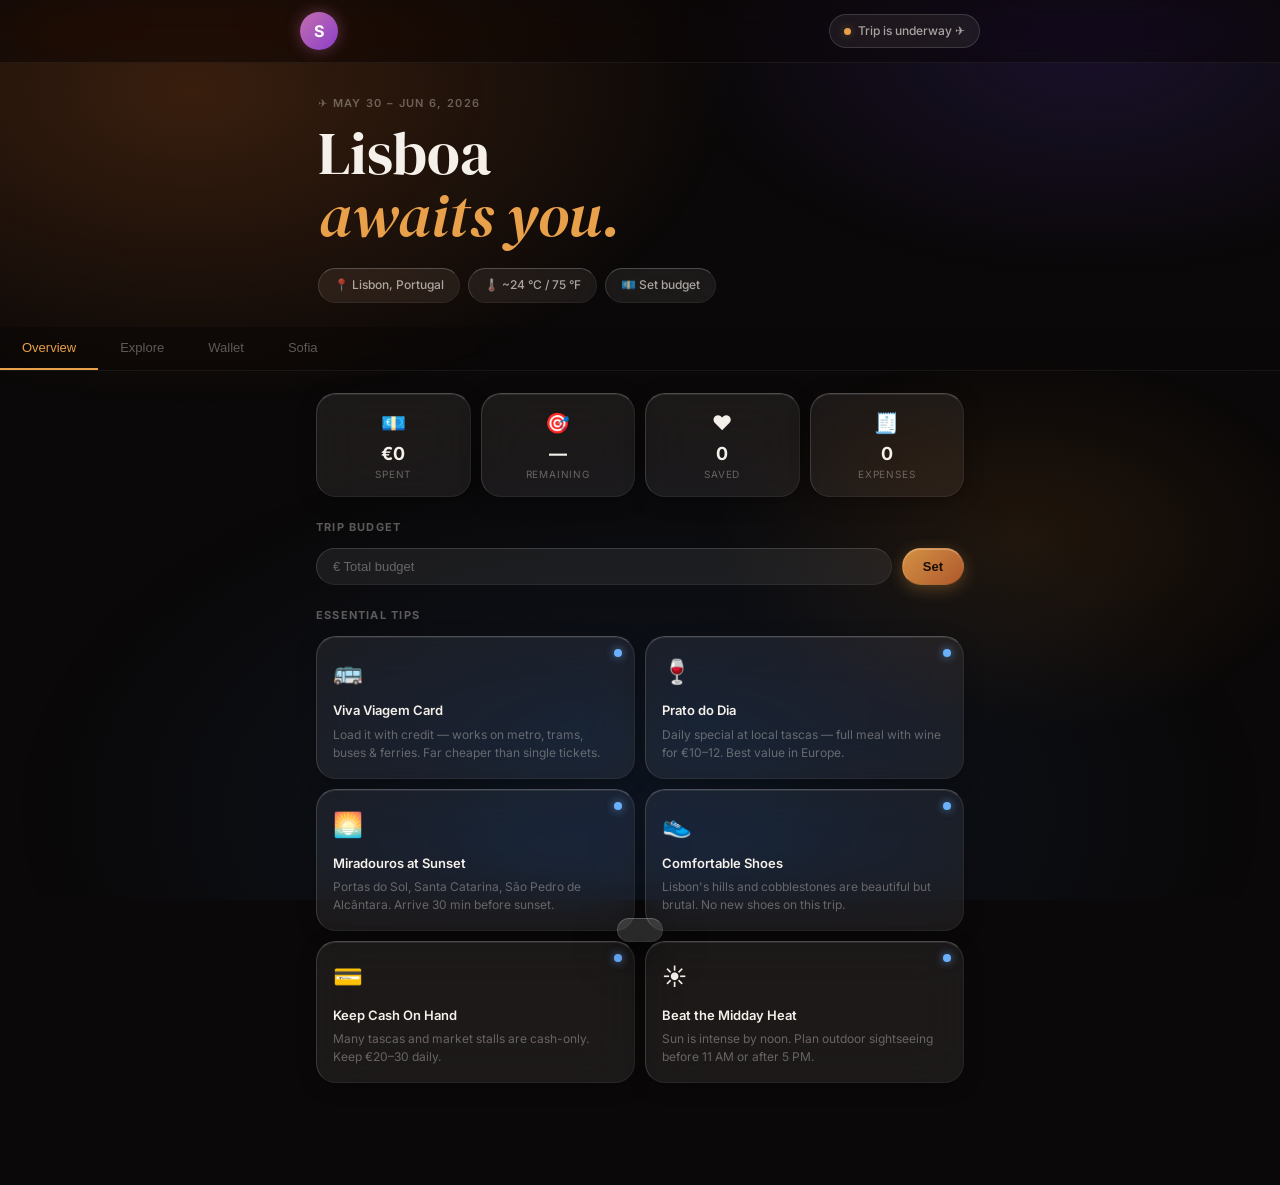
==== commit cd61ee0f: "Deploy Lisbon travel app to GitHub Pages SwiftUI glass morphism design with backdrop-filter blur lay" ====
--- a/index.html
+++ b/index.html
@@ -49,32 +49,12 @@
 
     <!-- ══ OVERVIEW ══ -->
     <section id="tab-overview" class="tab-section active">
-
-      <!-- Stat row -->
       <div class="stat-row">
-        <div class="stat-card">
-          <div class="stat-icon">💶</div>
-          <div class="stat-val" id="ov-spent">€0</div>
-          <div class="stat-label">Spent</div>
-        </div>
-        <div class="stat-card">
-          <div class="stat-icon">🎯</div>
-          <div class="stat-val" id="ov-remaining">—</div>
-          <div class="stat-label">Remaining</div>
-        </div>
-        <div class="stat-card">
-          <div class="stat-icon">❤️</div>
-          <div class="stat-val" id="ov-places">0</div>
-          <div class="stat-label">Saved</div>
-        </div>
-        <div class="stat-card">
-          <div class="stat-icon">🧾</div>
-          <div class="stat-val" id="ov-transactions">0</div>
-          <div class="stat-label">Expenses</div>
-        </div>
+        <div class="stat-card"><div class="stat-icon">💶</div><div class="stat-val" id="ov-spent">€0</div><div class="stat-label">Spent</div></div>
+        <div class="stat-card"><div class="stat-icon">🎯</div><div class="stat-val" id="ov-remaining">—</div><div class="stat-label">Remaining</div></div>
+        <div class="stat-card"><div class="stat-icon">❤️</div><div class="stat-val" id="ov-places">0</div><div class="stat-label">Saved</div></div>
+        <div class="stat-card"><div class="stat-icon">🧾</div><div class="stat-val" id="ov-transactions">0</div><div class="stat-label">Expenses</div></div>
       </div>
-
-      <!-- Budget -->
       <div class="section-block">
         <div class="section-label">Trip Budget</div>
         <div class="budget-row">
@@ -83,46 +63,17 @@
         </div>
         <div id="budget-bar-wrap" style="display:none" class="budget-bar-wrap">
           <div class="budget-bar"><div class="budget-bar-fill" id="budget-bar-fill"></div></div>
-          <div class="budget-bar-labels">
-            <span id="budget-bar-spent">€0 spent</span>
-            <span id="budget-bar-total">of €0</span>
-          </div>
+          <div class="budget-bar-labels"><span id="budget-bar-spent">€0 spent</span><span id="budget-bar-total">of €0</span></div>
         </div>
       </div>
-
-      <!-- Tips grid -->
       <div class="section-label">Essential Tips</div>
       <div class="tips-grid">
-        <div class="tip-card">
-          <div class="tip-card-icon">🚌</div>
-          <div class="tip-card-title">Viva Viagem Card</div>
-          <div class="tip-card-body">Load it with credit — works on metro, trams, buses & ferries. Far cheaper than single tickets.</div>
-        </div>
-        <div class="tip-card">
-          <div class="tip-card-icon">🍷</div>
-          <div class="tip-card-title">Prato do Dia</div>
-          <div class="tip-card-body">Daily special at local tascas — full meal with wine for €10–12. Best value in Europe.</div>
-        </div>
-        <div class="tip-card">
-          <div class="tip-card-icon">🌅</div>
-          <div class="tip-card-title">Miradouros at Sunset</div>
-          <div class="tip-card-body">Portas do Sol, Santa Catarina, São Pedro de Alcântara. Arrive 30 min before sunset.</div>
-        </div>
-        <div class="tip-card">
-          <div class="tip-card-icon">👟</div>
-          <div class="tip-card-title">Comfortable Shoes</div>
-          <div class="tip-card-body">Lisbon's hills and cobblestones are beautiful but brutal. No new shoes on this trip.</div>
-        </div>
-        <div class="tip-card">
-          <div class="tip-card-icon">💳</div>
-          <div class="tip-card-title">Keep Cash On Hand</div>
-          <div class="tip-card-body">Many tascas and market stalls are cash-only. Keep €20–30 daily.</div>
-        </div>
-        <div class="tip-card">
-          <div class="tip-card-icon">☀️</div>
-          <div class="tip-card-title">Beat the Midday Heat</div>
-          <div class="tip-card-body">Sun is intense by noon. Plan outdoor sightseeing before 11 AM or after 5 PM.</div>
-        </div>
+        <div class="tip-card"><div class="tip-card-icon">🚌</div><div class="tip-card-title">Viva Viagem Card</div><div class="tip-card-body">Load it with credit — works on metro, trams, buses & ferries. Far cheaper than single tickets.</div></div>
+        <div class="tip-card"><div class="tip-card-icon">🍷</div><div class="tip-card-title">Prato do Dia</div><div class="tip-card-body">Daily special at local tascas — full meal with wine for €10–12. Best value in Europe.</div></div>
+        <div class="tip-card"><div class="tip-card-icon">🌅</div><div class="tip-card-title">Miradouros at Sunset</div><div class="tip-card-body">Portas do Sol, Santa Catarina, São Pedro de Alcântara. Arrive 30 min before sunset.</div></div>
+        <div class="tip-card"><div class="tip-card-icon">👟</div><div class="tip-card-title">Comfortable Shoes</div><div class="tip-card-body">Lisbon's hills and cobblestones are beautiful but brutal. No new shoes on this trip.</div></div>
+        <div class="tip-card"><div class="tip-card-icon">💳</div><div class="tip-card-title">Keep Cash On Hand</div><div class="tip-card-body">Many tascas and market stalls are cash-only. Keep €20–30 daily.</div></div>
+        <div class="tip-card"><div class="tip-card-icon">☀️</div><div class="tip-card-title">Beat the Midday Heat</div><div class="tip-card-body">Sun is intense by noon. Plan outdoor sightseeing before 11 AM or after 5 PM.</div></div>
       </div>
     </section>
 
@@ -141,13 +92,9 @@
 
     <!-- ══ PAYMENTS ══ -->
     <section id="tab-payments" class="tab-section">
-
-      <!-- Add form -->
       <div class="section-label">Add Expense</div>
       <div class="glass-card">
-        <div class="form-group">
-          <input type="text" id="exp-desc" class="pill-input full" placeholder="Description — e.g. Lunch at Alfama" />
-        </div>
+        <div class="form-group"><input type="text" id="exp-desc" class="pill-input full" placeholder="Description — e.g. Lunch at Alfama" /></div>
         <div class="form-row2">
           <input type="number" id="exp-amount" class="pill-input" placeholder="€ Amount" min="0" step="0.01" />
           <select id="exp-category" class="pill-input">
@@ -164,27 +111,17 @@
           <button class="pill-btn wide" onclick="addExpense()">Add Expense</button>
         </div>
       </div>
-
-      <!-- Category breakdown -->
       <div class="section-label">By Category</div>
-      <div class="glass-card" id="category-summary">
-        <p class="empty-state">No expenses yet.</p>
-      </div>
-
-      <!-- Expense list -->
+      <div class="glass-card" id="category-summary"><p class="empty-state">No expenses yet.</p></div>
       <div class="expense-list-header">
         <div class="section-label" style="margin:0">All Expenses</div>
         <span class="total-badge" id="expense-total-badge">€0.00</span>
       </div>
-      <div class="glass-card" id="expense-list">
-        <p class="empty-state">Start tracking your Lisbon spending!</p>
-      </div>
+      <div class="glass-card" id="expense-list"><p class="empty-state">Start tracking your Lisbon spending!</p></div>
     </section>
 
     <!-- ══ TRAVEL AGENT ══ -->
     <section id="tab-agent" class="tab-section">
-
-      <!-- Sofia profile -->
       <div class="sofia-card">
         <div class="sofia-avatar">🧳</div>
         <div class="sofia-info">
@@ -194,130 +131,43 @@
         </div>
         <div class="sofia-status"><span class="online-dot"></span> Online</div>
       </div>
-
-      <!-- Topic buttons -->
       <div class="section-label">Ask Sofia About</div>
       <div class="topic-grid">
-        <button class="topic-card" onclick="showAdvice('neighbourhood')">
-          <span class="topic-icon">🏘️</span>
-          <span class="topic-label">Neighbourhoods</span>
-        </button>
-        <button class="topic-card" onclick="showAdvice('food')">
-          <span class="topic-icon">🍽️</span>
-          <span class="topic-label">Food Guide</span>
-        </button>
-        <button class="topic-card" onclick="showAdvice('transport')">
-          <span class="topic-icon">🚌</span>
-          <span class="topic-label">Getting Around</span>
-        </button>
-        <button class="topic-card" onclick="showAdvice('budget')">
-          <span class="topic-icon">💶</span>
-          <span class="topic-label">Budget Tips</span>
-        </button>
-        <button class="topic-card" onclick="showAdvice('safety')">
-          <span class="topic-icon">🔒</span>
-          <span class="topic-label">Safety & Scams</span>
-        </button>
-        <button class="topic-card" onclick="showAdvice('packing')">
-          <span class="topic-icon">🎒</span>
-          <span class="topic-label">Packing List</span>
-        </button>
-        <button class="topic-card" onclick="showAdvice('fado')">
-          <span class="topic-icon">🎵</span>
-          <span class="topic-label">Fado & Nightlife</span>
-        </button>
-        <button class="topic-card" onclick="showAdvice('daytrips')">
-          <span class="topic-icon">🌊</span>
-          <span class="topic-label">Day Trips</span>
-        </button>
+        <button class="topic-card" onclick="showAdvice('neighbourhood')"><span class="topic-icon">🏘️</span><span class="topic-label">Neighbourhoods</span></button>
+        <button class="topic-card" onclick="showAdvice('food')"><span class="topic-icon">🍽️</span><span class="topic-label">Food Guide</span></button>
+        <button class="topic-card" onclick="showAdvice('transport')"><span class="topic-icon">🚌</span><span class="topic-label">Getting Around</span></button>
+        <button class="topic-card" onclick="showAdvice('budget')"><span class="topic-icon">💶</span><span class="topic-label">Budget Tips</span></button>
+        <button class="topic-card" onclick="showAdvice('safety')"><span class="topic-icon">🔒</span><span class="topic-label">Safety & Scams</span></button>
+        <button class="topic-card" onclick="showAdvice('packing')"><span class="topic-icon">🎒</span><span class="topic-label">Packing List</span></button>
+        <button class="topic-card" onclick="showAdvice('fado')"><span class="topic-icon">🎵</span><span class="topic-label">Fado & Nightlife</span></button>
+        <button class="topic-card" onclick="showAdvice('daytrips')"><span class="topic-icon">🌊</span><span class="topic-label">Day Trips</span></button>
       </div>
-
-      <!-- Advice panel -->
       <div class="advice-panel" id="advice-card" style="display:none">
-        <div class="advice-panel-header">
-          <span id="advice-icon" class="advice-panel-icon"></span>
-          <h3 id="advice-title" class="advice-panel-title"></h3>
-        </div>
+        <div class="advice-panel-header"><span id="advice-icon" class="advice-panel-icon"></span><h3 id="advice-title" class="advice-panel-title"></h3></div>
         <div id="advice-body" class="advice-panel-body"></div>
       </div>
-
-      <!-- 8-day itinerary -->
       <div class="section-label" style="margin-top:8px">8-Day Itinerary</div>
       <div class="glass-card">
         <div class="itinerary">
-          <div class="itin-day">
-            <div class="itin-day-chip">Day 1<br/><small>May 30</small></div>
-            <div class="itin-day-body">
-              <strong>Arrival & Baixa/Chiado</strong>
-              <p>Check in, stroll Rua Augusta. Pastel de nata stop. Evening rooftop drinks at TOPO Chiado.</p>
-            </div>
-          </div>
-          <div class="itin-day">
-            <div class="itin-day-chip">Day 2<br/><small>May 31</small></div>
-            <div class="itin-day-body">
-              <strong>Alfama & Fado Night</strong>
-              <p>São Jorge Castle, Alfama alleys, Portas do Sol. Evening: authentic fado at Tasca do Chico — book ahead!</p>
-            </div>
-          </div>
-          <div class="itin-day">
-            <div class="itin-day-chip">Day 3<br/><small>Jun 1</small></div>
-            <div class="itin-day-body">
-              <strong>Belém District</strong>
-              <p>Jerónimos Monastery, Torre de Belém, MAAT. The original pastel de nata at Pastéis de Belém.</p>
-            </div>
-          </div>
-          <div class="itin-day">
-            <div class="itin-day-chip">Day 4<br/><small>Jun 2</small></div>
-            <div class="itin-day-body">
-              <strong>Day Trip: Sintra</strong>
-              <p>Train from Rossio (40 min, €2.35). Pena Palace first thing. Quinta da Regaleira if time allows.</p>
-            </div>
-          </div>
-          <div class="itin-day">
-            <div class="itin-day-chip">Day 5<br/><small>Jun 3</small></div>
-            <div class="itin-day-body">
-              <strong>LX Factory & Santos</strong>
-              <p>LX Factory market. Explore Santos & Cais do Sodré. Pink Street for evening drinks.</p>
-            </div>
-          </div>
-          <div class="itin-day">
-            <div class="itin-day-chip">Day 6<br/><small>Jun 4</small></div>
-            <div class="itin-day-body">
-              <strong>Day Trip: Arrábida</strong>
-              <p>Rent a car — turquoise waters rivalling the Caribbean. Pack a picnic. Stop at a winery on the way back.</p>
-            </div>
-          </div>
-          <div class="itin-day">
-            <div class="itin-day-chip">Day 7<br/><small>Jun 5</small></div>
-            <div class="itin-day-body">
-              <strong>Príncipe Real & Graça</strong>
-              <p>Antique market, botanical garden, Museu do Azulejo. Sunset at Miradouro da Graça.</p>
-            </div>
-          </div>
-          <div class="itin-day">
-            <div class="itin-day-chip">Day 8<br/><small>Jun 6</small></div>
-            <div class="itin-day-body">
-              <strong>Last Bites & Departure</strong>
-              <p>Time Out Market feast. Pick up ginjinha, tinned fish, azulejo tiles. Airport: allow 45 min from centre.</p>
-            </div>
-          </div>
+          <div class="itin-day"><div class="itin-day-chip">Day 1<br/><small>May 30</small></div><div class="itin-day-body"><strong>Arrival & Baixa/Chiado</strong><p>Check in, stroll Rua Augusta. Pastel de nata stop. Evening rooftop drinks at TOPO Chiado.</p></div></div>
+          <div class="itin-day"><div class="itin-day-chip">Day 2<br/><small>May 31</small></div><div class="itin-day-body"><strong>Alfama & Fado Night</strong><p>São Jorge Castle, Alfama alleys, Portas do Sol. Evening: authentic fado at Tasca do Chico — book ahead!</p></div></div>
+          <div class="itin-day"><div class="itin-day-chip">Day 3<br/><small>Jun 1</small></div><div class="itin-day-body"><strong>Belém District</strong><p>Jerónimos Monastery, Torre de Belém, MAAT. The original pastel de nata at Pastéis de Belém.</p></div></div>
+          <div class="itin-day"><div class="itin-day-chip">Day 4<br/><small>Jun 2</small></div><div class="itin-day-body"><strong>Day Trip: Sintra</strong><p>Train from Rossio (40 min, €2.35). Pena Palace first thing. Quinta da Regaleira if time allows.</p></div></div>
+          <div class="itin-day"><div class="itin-day-chip">Day 5<br/><small>Jun 3</small></div><div class="itin-day-body"><strong>LX Factory & Santos</strong><p>LX Factory market. Explore Santos & Cais do Sodré. Pink Street for evening drinks.</p></div></div>
+          <div class="itin-day"><div class="itin-day-chip">Day 6<br/><small>Jun 4</small></div><div class="itin-day-body"><strong>Day Trip: Arrábida</strong><p>Rent a car — turquoise waters rivalling the Caribbean. Pack a picnic. Stop at a winery on the way back.</p></div></div>
+          <div class="itin-day"><div class="itin-day-chip">Day 7<br/><small>Jun 5</small></div><div class="itin-day-body"><strong>Príncipe Real & Graça</strong><p>Antique market, botanical garden, Museu do Azulejo. Sunset at Miradouro da Graça.</p></div></div>
+          <div class="itin-day"><div class="itin-day-chip">Day 8<br/><small>Jun 6</small></div><div class="itin-day-body"><strong>Last Bites & Departure</strong><p>Time Out Market feast. Pick up ginjinha, tinned fish, azulejo tiles. Airport: allow 45 min from centre.</p></div></div>
         </div>
       </div>
-
-      <!-- Packing list -->
       <div id="packing-section" style="display:none">
         <div class="section-label" style="margin-top:8px">Packing Checklist</div>
-        <div class="glass-card">
-          <div id="packing-list" class="packing-list"></div>
-        </div>
+        <div class="glass-card"><div id="packing-list" class="packing-list"></div></div>
       </div>
-
     </section>
   </main>
 
   <div class="toast" id="toast"></div>
-
   <script src="data.js"></script>
   <script src="app.js"></script>
 </body>
-</html>
+</html>
--- a/styles.css
+++ b/styles.css
@@ -2,591 +2,215 @@
 *, *::before, *::after { box-sizing: border-box; margin: 0; padding: 0; }
 
 :root {
-  --bg:         #0c0905;   /* warm dark, like the reference app */
-  --bg2:        #141009;
-  --surface:    #1c1610;   /* warm card surface */
-  --surface2:   #241d13;
-  --border:     #2e2519;
-  --border2:    #3a3020;
-  --text:       #f0ece4;
-  --text-soft:  #a89880;
-  --text-muted: #6b5e4e;
-  --gold:       #e8a04a;   /* mango / amber gold */
-  --gold-light: #f0bc76;
-  --gold-dim:   rgba(232,160,74,0.12);
-  --gold-dim2:  rgba(232,160,74,0.22);
-  --blue:       #5b9cf6;   /* notification dot blue from ref app */
-  --green:      #5ecb8a;
-  --red:        #e05c5c;
-  --r:          16px;
-  --r-sm:       10px;
-  --r-pill:     999px;
+  --bg:           #0a0808;
+  --text:         #f5f0ea;
+  --text-soft:    rgba(245,240,234,0.65);
+  --text-muted:   rgba(245,240,234,0.35);
+  --gold:         #e8a04a;
+  --gold-light:   #f5c47a;
+  --gold-glow:    rgba(232,160,74,0.35);
+  --glass-ultra:  rgba(255,255,255,0.04);
+  --glass-thin:   rgba(255,255,255,0.07);
+  --glass-reg:    rgba(255,255,255,0.10);
+  --glass-thick:  rgba(255,255,255,0.14);
+  --glass-border: rgba(255,255,255,0.14);
+  --glass-border-hi: rgba(255,255,255,0.22);
+  --glass-border-lo: rgba(255,255,255,0.06);
+  --blur:         saturate(200%) blur(24px);
+  --blue:         #6ab0ff;
+  --green:        #5ecb8a;
+  --red:          #f06060;
+  --r:            20px;
+  --r-sm:         13px;
+  --r-pill:       999px;
 }
 
 html { scroll-behavior: smooth; }
 body {
-  font-family: 'Inter', system-ui, sans-serif;
+  font-family: 'Inter', system-ui, -apple-system, sans-serif;
   background: var(--bg);
   color: var(--text);
   min-height: 100vh;
   font-size: 14px;
   line-height: 1.55;
   -webkit-font-smoothing: antialiased;
-}
-
-/* ── Top bar ─────────────────────────────────────────────────────────────────── */
-.topbar {
-  position: sticky;
-  top: 0;
-  z-index: 100;
-  background: var(--bg);
-  border-bottom: 1px solid var(--border);
-  padding: 12px 18px;
-}
-.topbar-inner {
-  max-width: 680px;
-  margin: 0 auto;
-  display: flex;
-  justify-content: space-between;
-  align-items: center;
-}
-.avatar {
-  width: 38px; height: 38px;
-  border-radius: 50%;
-  background: linear-gradient(135deg, #c46eb0, #8b3fc8);
-  color: #fff;
-  font-size: 16px;
-  font-weight: 700;
-  display: flex;
-  align-items: center;
-  justify-content: center;
-}
-.countdown-chip {
-  display: flex;
-  align-items: center;
-  gap: 7px;
-  background: var(--surface2);
-  border: 1px solid var(--border2);
-  border-radius: var(--r-pill);
-  padding: 7px 14px;
-  font-size: 12px;
-  font-weight: 500;
-  color: var(--text-soft);
-}
-.chip-dot {
-  width: 7px; height: 7px;
-  border-radius: 50%;
-  background: var(--gold);
-  box-shadow: 0 0 6px var(--gold);
-  flex-shrink: 0;
-}
-
-/* ── Hero ────────────────────────────────────────────────────────────────────── */
-.hero {
-  max-width: 680px;
-  margin: 0 auto;
-  padding: 32px 18px 24px;
-}
-.hero-eyebrow {
-  font-size: 12px;
-  font-weight: 500;
-  color: var(--text-muted);
-  text-transform: uppercase;
-  letter-spacing: 0.1em;
-  margin-bottom: 10px;
-}
-.hero-heading {
-  font-family: 'DM Serif Display', Georgia, serif;
-  font-size: clamp(40px, 10vw, 56px);
-  font-weight: 400;
-  line-height: 1.05;
-  color: var(--text);
-  margin-bottom: 20px;
-}
-.hero-heading em {
-  color: var(--gold);
-  font-style: italic;
-}
-.hero-chips {
-  display: flex;
-  flex-wrap: wrap;
-  gap: 8px;
-}
-.hero-chip {
-  background: var(--surface2);
-  border: 1px solid var(--border2);
-  border-radius: var(--r-pill);
-  padding: 6px 14px;
-  font-size: 12px;
-  color: var(--text-soft);
-  font-weight: 500;
-}
-
-/* ── Nav ─────────────────────────────────────────────────────────────────────── */
-.nav {
-  position: sticky;
-  top: 63px;
-  z-index: 99;
-  background: var(--bg);
-  border-bottom: 1px solid var(--border);
-  display: flex;
-  overflow-x: auto;
-  scrollbar-width: none;
-  max-width: 100%;
-}
+  overflow-x: hidden;
+}
+body::before {
+  content: '';
+  position: fixed;
+  inset: 0;
+  z-index: 0;
+  background:
+    radial-gradient(ellipse 60% 50% at 15% 10%,  rgba(180,90,30,0.28)  0%, transparent 70%),
+    radial-gradient(ellipse 50% 40% at 85% 5%,   rgba(100,60,200,0.18) 0%, transparent 65%),
+    radial-gradient(ellipse 70% 60% at 50% 90%,  rgba(40,100,180,0.15) 0%, transparent 70%),
+    radial-gradient(ellipse 40% 35% at 80% 60%,  rgba(200,120,40,0.12) 0%, transparent 60%);
+  pointer-events: none;
+}
+body > * { position: relative; z-index: 1; }
+
+.glass,.glass-card,.stat-card,.tip-card,.suggest-card,.sofia-card,.topic-card,.advice-panel,.topbar,.nav,.hero-chip,.countdown-chip,.meta-chip,.filter-pill,.itin-day-chip,.total-badge,.tag,.expense-list-header {
+  backdrop-filter: var(--blur);
+  -webkit-backdrop-filter: var(--blur);
+}
+
+.topbar { position: sticky; top: 0; z-index: 100; background: rgba(10,8,8,0.6); border-bottom: 1px solid var(--glass-border-lo); padding: 12px 18px; }
+.topbar-inner { max-width: 680px; margin: 0 auto; display: flex; justify-content: space-between; align-items: center; }
+.avatar { width: 38px; height: 38px; border-radius: 50%; background: linear-gradient(135deg, #c46eb0, #8b3fc8); color: #fff; font-size: 16px; font-weight: 700; display: flex; align-items: center; justify-content: center; box-shadow: 0 0 16px rgba(196,110,176,0.4); }
+.countdown-chip { display: flex; align-items: center; gap: 7px; background: var(--glass-thin); border: 1px solid var(--glass-border); border-radius: var(--r-pill); padding: 7px 14px; font-size: 12px; font-weight: 500; color: var(--text-soft); }
+.chip-dot { width: 7px; height: 7px; border-radius: 50%; background: var(--gold); box-shadow: 0 0 8px var(--gold-glow); flex-shrink: 0; }
+
+.hero { max-width: 680px; margin: 0 auto; padding: 32px 18px 24px; }
+.hero-eyebrow { font-size: 11px; font-weight: 600; color: var(--text-muted); text-transform: uppercase; letter-spacing: 0.12em; margin-bottom: 10px; }
+.hero-heading { font-family: 'DM Serif Display', Georgia, serif; font-size: clamp(42px, 11vw, 60px); font-weight: 400; line-height: 1.05; color: var(--text); margin-bottom: 20px; }
+.hero-heading em { color: var(--gold); font-style: italic; }
+.hero-chips { display: flex; flex-wrap: wrap; gap: 8px; }
+.hero-chip { background: var(--glass-thin); border-top: 1px solid var(--glass-border-hi); border-left: 1px solid var(--glass-border); border-right: 1px solid var(--glass-border-lo); border-bottom: 1px solid var(--glass-border-lo); border-radius: var(--r-pill); padding: 7px 15px; font-size: 12px; color: var(--text-soft); font-weight: 500; }
+
+.nav { position: sticky; top: 63px; z-index: 99; background: rgba(10,8,8,0.55); border-bottom: 1px solid var(--glass-border-lo); display: flex; overflow-x: auto; scrollbar-width: none; }
 .nav::-webkit-scrollbar { display: none; }
-.nav-btn {
-  flex-shrink: 0;
-  padding: 13px 22px;
-  background: none;
-  border: none;
-  border-bottom: 2px solid transparent;
-  color: var(--text-muted);
-  font-size: 13px;
-  font-weight: 500;
-  cursor: pointer;
-  transition: color 0.2s, border-color 0.2s;
-}
+.nav-btn { flex-shrink: 0; padding: 13px 22px; background: none; border: none; border-bottom: 2px solid transparent; color: var(--text-muted); font-size: 13px; font-weight: 500; cursor: pointer; transition: color 0.2s, border-color 0.2s; }
 .nav-btn:hover { color: var(--text-soft); }
 .nav-btn.active { color: var(--gold); border-bottom-color: var(--gold); }
 
-/* ── Main ────────────────────────────────────────────────────────────────────── */
-.main {
-  max-width: 680px;
-  margin: 0 auto;
-  padding: 22px 16px 80px;
-}
+.main { max-width: 680px; margin: 0 auto; padding: 22px 16px 80px; }
 .tab-section { display: none; }
 .tab-section.active { display: block; }
-
-/* ── Shared: section label ───────────────────────────────────────────────────── */
-.section-label {
-  font-size: 11px;
-  font-weight: 700;
-  text-transform: uppercase;
-  letter-spacing: 0.1em;
-  color: var(--text-muted);
-  margin-bottom: 12px;
-}
-
-/* ── Shared: glass card ──────────────────────────────────────────────────────── */
-.glass-card {
-  background: var(--surface);
-  border: 1px solid var(--border);
-  border-radius: var(--r);
-  padding: 18px;
-  margin-bottom: 20px;
-}
-
-/* ── Stat row ────────────────────────────────────────────────────────────────── */
-.stat-row {
-  display: grid;
-  grid-template-columns: repeat(4, 1fr);
-  gap: 10px;
-  margin-bottom: 22px;
-}
-@media (max-width: 420px) {
-  .stat-row { grid-template-columns: repeat(2, 1fr); }
-}
-.stat-card {
-  background: var(--surface);
-  border: 1px solid var(--border);
-  border-radius: var(--r);
-  padding: 14px 12px;
-  text-align: center;
-}
+.section-label { font-size: 11px; font-weight: 700; text-transform: uppercase; letter-spacing: 0.11em; color: var(--text-muted); margin-bottom: 12px; }
+
+.glass-card { background: var(--glass-thin); border-top: 1px solid var(--glass-border-hi); border-left: 1px solid var(--glass-border); border-right: 1px solid var(--glass-border-lo); border-bottom: 1px solid var(--glass-border-lo); border-radius: var(--r); padding: 18px; margin-bottom: 20px; box-shadow: 0 8px 32px rgba(0,0,0,0.3), inset 0 1px 0 rgba(255,255,255,0.08); }
+
+.stat-row { display: grid; grid-template-columns: repeat(4, 1fr); gap: 10px; margin-bottom: 22px; }
+@media (max-width: 420px) { .stat-row { grid-template-columns: repeat(2, 1fr); } }
+.stat-card { background: var(--glass-thin); border-top: 1px solid var(--glass-border-hi); border-left: 1px solid var(--glass-border); border-right: 1px solid var(--glass-border-lo); border-bottom: 1px solid var(--glass-border-lo); border-radius: var(--r); padding: 14px 10px; text-align: center; box-shadow: 0 4px 20px rgba(0,0,0,0.25), inset 0 1px 0 rgba(255,255,255,0.08); transition: transform 0.18s; }
+.stat-card:hover { transform: translateY(-2px); }
 .stat-icon { font-size: 20px; margin-bottom: 6px; }
 .stat-val { font-size: 18px; font-weight: 700; color: var(--text); line-height: 1; margin-bottom: 4px; }
 .stat-label { font-size: 10px; text-transform: uppercase; letter-spacing: 0.08em; color: var(--text-muted); }
 
-/* ── Budget ──────────────────────────────────────────────────────────────────── */
 .section-block { margin-bottom: 22px; }
 .budget-row { display: flex; gap: 10px; margin-bottom: 12px; }
-.budget-bar-wrap { }
-.budget-bar {
-  height: 8px;
-  background: var(--surface2);
-  border-radius: var(--r-pill);
-  overflow: hidden;
-  margin-bottom: 6px;
-}
-.budget-bar-fill {
-  height: 100%;
-  border-radius: var(--r-pill);
-  background: var(--green);
-  transition: width 0.5s ease, background 0.4s;
-}
-.budget-bar-labels {
-  display: flex;
-  justify-content: space-between;
-  font-size: 11px;
-  color: var(--text-muted);
-}
-
-/* ── Inputs & buttons ────────────────────────────────────────────────────────── */
-.pill-input {
-  background: var(--surface);
-  border: 1px solid var(--border2);
-  border-radius: var(--r-pill);
-  color: var(--text);
-  padding: 10px 16px;
-  font-size: 13px;
-  outline: none;
-  appearance: none;
-  flex: 1;
-  min-width: 0;
-}
-.pill-input:focus { border-color: var(--gold); }
-.pill-input option { background: var(--surface); }
+.budget-bar { height: 6px; background: var(--glass-thin); border-radius: var(--r-pill); overflow: hidden; margin-bottom: 6px; border: 1px solid var(--glass-border-lo); }
+.budget-bar-fill { height: 100%; border-radius: var(--r-pill); background: var(--green); box-shadow: 0 0 8px rgba(94,203,138,0.5); transition: width 0.5s ease, background 0.4s; }
+.budget-bar-labels { display: flex; justify-content: space-between; font-size: 11px; color: var(--text-muted); }
+
+.pill-input { background: var(--glass-thin); border-top: 1px solid var(--glass-border); border-left: 1px solid var(--glass-border); border-right: 1px solid var(--glass-border-lo); border-bottom: 1px solid var(--glass-border-lo); border-radius: var(--r-pill); color: var(--text); padding: 10px 16px; font-size: 13px; outline: none; appearance: none; flex: 1; min-width: 0; transition: border-color 0.2s, box-shadow 0.2s; }
+.pill-input::placeholder { color: var(--text-muted); }
+.pill-input:focus { border-color: rgba(232,160,74,0.5); box-shadow: 0 0 0 3px rgba(232,160,74,0.12), inset 0 1px 0 rgba(255,255,255,0.08); }
+.pill-input option { background: #1a1410; }
 .pill-input.full { width: 100%; border-radius: var(--r-sm); }
-.pill-btn {
-  background: var(--gold);
-  border: none;
-  border-radius: var(--r-pill);
-  color: #1a0e05;
-  font-size: 13px;
-  font-weight: 700;
-  padding: 10px 20px;
-  cursor: pointer;
-  white-space: nowrap;
-  transition: opacity 0.2s;
-  flex-shrink: 0;
-}
-.pill-btn:hover { opacity: 0.88; }
+.pill-btn { background: linear-gradient(135deg, rgba(232,160,74,0.9), rgba(192,96,48,0.9)); border-top: 1px solid rgba(255,220,140,0.35); border-left: 1px solid rgba(255,200,100,0.2); border-right: 1px solid rgba(0,0,0,0.1); border-bottom: 1px solid rgba(0,0,0,0.15); border-radius: var(--r-pill); color: #1a0e05; font-size: 13px; font-weight: 700; padding: 10px 20px; cursor: pointer; white-space: nowrap; box-shadow: 0 4px 16px rgba(232,160,74,0.3), inset 0 1px 0 rgba(255,255,255,0.25); transition: opacity 0.18s, transform 0.12s; flex-shrink: 0; }
+.pill-btn:hover { opacity: 0.92; transform: translateY(-1px); }
+.pill-btn:active { transform: scale(0.97); }
 .pill-btn.wide { flex: 1; border-radius: var(--r-sm); }
 
-/* ── Tips grid ───────────────────────────────────────────────────────────────── */
-.tips-grid {
-  display: grid;
-  grid-template-columns: 1fr 1fr;
-  gap: 10px;
-  margin-bottom: 22px;
-}
+.tips-grid { display: grid; grid-template-columns: 1fr 1fr; gap: 10px; margin-bottom: 22px; }
 @media (max-width: 400px) { .tips-grid { grid-template-columns: 1fr; } }
-.tip-card {
-  background: var(--surface);
-  border: 1px solid var(--border);
-  border-radius: var(--r);
-  padding: 16px;
-  position: relative;
-}
-.tip-card::after {          /* blue dot, like reference app */
-  content: '';
-  position: absolute;
-  top: 12px; right: 12px;
-  width: 8px; height: 8px;
-  border-radius: 50%;
-  background: var(--blue);
-}
+.tip-card { background: var(--glass-thin); border-top: 1px solid var(--glass-border-hi); border-left: 1px solid var(--glass-border); border-right: 1px solid var(--glass-border-lo); border-bottom: 1px solid var(--glass-border-lo); border-radius: var(--r); padding: 16px; position: relative; box-shadow: 0 4px 20px rgba(0,0,0,0.22), inset 0 1px 0 rgba(255,255,255,0.08); transition: transform 0.18s, box-shadow 0.18s; }
+.tip-card:hover { transform: translateY(-2px); box-shadow: 0 10px 30px rgba(0,0,0,0.3), inset 0 1px 0 rgba(255,255,255,0.1); }
+.tip-card::after { content: ''; position: absolute; top: 12px; right: 12px; width: 8px; height: 8px; border-radius: 50%; background: var(--blue); box-shadow: 0 0 8px rgba(106,176,255,0.7); }
 .tip-card-icon { font-size: 24px; margin-bottom: 10px; }
 .tip-card-title { font-size: 13px; font-weight: 600; color: var(--text); margin-bottom: 5px; }
 .tip-card-body { font-size: 12px; color: var(--text-muted); line-height: 1.5; }
 
-/* ── Suggestions ─────────────────────────────────────────────────────────────── */
-.filter-row {
-  display: flex;
-  flex-wrap: wrap;
-  gap: 7px;
-  margin-bottom: 18px;
-}
-.filter-pill {
-  background: var(--surface);
-  border: 1px solid var(--border2);
-  border-radius: var(--r-pill);
-  color: var(--text-muted);
-  font-size: 12px;
-  font-weight: 500;
-  padding: 6px 14px;
-  cursor: pointer;
-  transition: all 0.18s;
-}
-.filter-pill:hover { border-color: var(--gold); color: var(--text-soft); }
-.filter-pill.active { background: var(--gold); border-color: var(--gold); color: #1a0e05; font-weight: 700; }
-
-.suggest-grid {
-  display: grid;
-  grid-template-columns: 1fr 1fr;
-  gap: 10px;
-}
+.filter-row { display: flex; flex-wrap: wrap; gap: 7px; margin-bottom: 18px; }
+.filter-pill { background: var(--glass-ultra); border-top: 1px solid var(--glass-border); border-left: 1px solid var(--glass-border-lo); border-right: 1px solid var(--glass-border-lo); border-bottom: 1px solid var(--glass-border-lo); border-radius: var(--r-pill); color: var(--text-muted); font-size: 12px; font-weight: 500; padding: 6px 14px; cursor: pointer; transition: all 0.18s; }
+.filter-pill:hover { background: var(--glass-thin); color: var(--text-soft); }
+.filter-pill.active { background: linear-gradient(135deg, rgba(232,160,74,0.85), rgba(192,96,48,0.85)); border-color: rgba(255,220,140,0.3); color: #1a0e05; font-weight: 700; box-shadow: 0 4px 14px rgba(232,160,74,0.3); }
+
+.suggest-grid { display: grid; grid-template-columns: 1fr 1fr; gap: 10px; }
 @media (max-width: 380px) { .suggest-grid { grid-template-columns: 1fr; } }
-
-.suggest-card {
-  background: var(--surface);
-  border: 1px solid var(--border);
-  border-radius: var(--r);
-  padding: 16px;
-  position: relative;
-  cursor: default;
-  transition: border-color 0.2s, transform 0.2s;
-}
-.suggest-card:hover { border-color: var(--border2); transform: translateY(-2px); }
-.suggest-card.must-do { border-color: var(--gold-dim2); }
-
-/* Blue dot = must-do, per ref app card style */
-.suggest-dot {
-  position: absolute;
-  top: 12px; right: 12px;
-  width: 9px; height: 9px;
-  border-radius: 50%;
-  background: var(--blue);
-}
-.suggest-dot.gold { background: var(--gold); box-shadow: 0 0 6px var(--gold); }
-
+.suggest-card { background: var(--glass-thin); border-top: 1px solid var(--glass-border-hi); border-left: 1px solid var(--glass-border); border-right: 1px solid var(--glass-border-lo); border-bottom: 1px solid var(--glass-border-lo); border-radius: var(--r); padding: 16px; position: relative; box-shadow: 0 4px 24px rgba(0,0,0,0.25), inset 0 1px 0 rgba(255,255,255,0.08); transition: transform 0.18s, box-shadow 0.18s; }
+.suggest-card:hover { transform: translateY(-3px); box-shadow: 0 12px 36px rgba(0,0,0,0.35), inset 0 1px 0 rgba(255,255,255,0.12); }
+.suggest-card.must-do { background: linear-gradient(160deg, rgba(232,160,74,0.1), var(--glass-thin)); }
+.suggest-dot { position: absolute; top: 12px; right: 12px; width: 9px; height: 9px; border-radius: 50%; background: var(--blue); box-shadow: 0 0 8px rgba(106,176,255,0.7); }
+.suggest-dot.gold { background: var(--gold); box-shadow: 0 0 10px var(--gold-glow); }
 .suggest-emoji { font-size: 28px; margin-bottom: 10px; display: block; }
 .suggest-name { font-size: 13px; font-weight: 600; color: var(--text); margin-bottom: 4px; line-height: 1.3; }
 .suggest-area { font-size: 11px; color: var(--text-muted); margin-bottom: 8px; }
 .suggest-stars { color: var(--gold); font-size: 11px; letter-spacing: 1px; margin-bottom: 8px; }
 .suggest-meta { display: flex; flex-wrap: wrap; gap: 5px; margin-bottom: 8px; }
-.meta-chip {
-  background: var(--surface2);
-  border: 1px solid var(--border);
-  border-radius: var(--r-pill);
-  font-size: 10px;
-  color: var(--text-muted);
-  padding: 2px 8px;
-}
+.meta-chip { background: var(--glass-ultra); border: 1px solid var(--glass-border-lo); border-radius: var(--r-pill); font-size: 10px; color: var(--text-muted); padding: 2px 8px; }
 .suggest-cost { font-size: 11px; color: var(--green); margin-bottom: 8px; }
 .suggest-tip { font-size: 11px; color: var(--text-muted); line-height: 1.5; margin-bottom: 10px; }
 .suggest-tags { display: flex; flex-wrap: wrap; gap: 4px; margin-bottom: 10px; }
-.tag {
-  background: var(--gold-dim);
-  border: 1px solid var(--gold-dim2);
-  color: var(--gold-light);
-  font-size: 9px;
-  padding: 2px 7px;
-  border-radius: var(--r-pill);
-}
+.tag { background: rgba(232,160,74,0.1); border: 1px solid rgba(232,160,74,0.2); color: var(--gold-light); font-size: 9px; padding: 2px 7px; border-radius: var(--r-pill); }
 .save-row { display: flex; justify-content: flex-end; }
-.save-btn {
-  background: var(--surface2);
-  border: 1px solid var(--border2);
-  border-radius: var(--r-pill);
-  color: var(--text-muted);
-  font-size: 11px;
-  padding: 5px 12px;
-  cursor: pointer;
-  transition: all 0.15s;
-  display: flex; align-items: center; gap: 5px;
-}
-.save-btn:hover { border-color: var(--gold); color: var(--text); }
-.save-btn.saved { background: var(--gold-dim); border-color: var(--gold-dim2); color: var(--gold); }
-
-/* ── Payments ────────────────────────────────────────────────────────────────── */
+.save-btn { background: var(--glass-ultra); border: 1px solid var(--glass-border); border-radius: var(--r-pill); color: var(--text-muted); font-size: 11px; padding: 5px 12px; cursor: pointer; transition: all 0.15s; display: flex; align-items: center; gap: 5px; }
+.save-btn:hover { background: var(--glass-thin); color: var(--text); }
+.save-btn.saved { background: rgba(232,160,74,0.15); border-color: rgba(232,160,74,0.3); color: var(--gold); }
+
 .form-group { margin-bottom: 10px; }
 .form-row2 { display: grid; grid-template-columns: 1fr 1fr; gap: 10px; margin-bottom: 10px; }
 @media (max-width: 380px) { .form-row2 { grid-template-columns: 1fr; } }
-
-.expense-list-header {
-  display: flex;
-  justify-content: space-between;
-  align-items: center;
-  margin-bottom: 12px;
-}
-.total-badge {
-  background: rgba(94,203,138,0.12);
-  border: 1px solid rgba(94,203,138,0.25);
-  color: var(--green);
-  font-size: 12px;
-  font-weight: 700;
-  padding: 4px 12px;
-  border-radius: var(--r-pill);
-}
-.expense-item {
-  display: flex;
-  justify-content: space-between;
-  align-items: center;
-  padding: 11px 0;
-  border-bottom: 1px solid var(--border);
-  gap: 10px;
-}
+.expense-list-header { display: flex; justify-content: space-between; align-items: center; margin-bottom: 12px; }
+.total-badge { background: rgba(94,203,138,0.12); border: 1px solid rgba(94,203,138,0.22); color: var(--green); font-size: 12px; font-weight: 700; padding: 4px 12px; border-radius: var(--r-pill); box-shadow: 0 0 12px rgba(94,203,138,0.15); }
+.expense-item { display: flex; justify-content: space-between; align-items: center; padding: 11px 0; border-bottom: 1px solid var(--glass-border-lo); gap: 10px; }
 .expense-item:last-child { border-bottom: none; }
 .expense-left { display: flex; gap: 10px; align-items: center; min-width: 0; }
-.exp-cat-icon {
-  width: 34px; height: 34px;
-  border-radius: 10px;
-  display: flex; align-items: center; justify-content: center;
-  font-size: 15px;
-  flex-shrink: 0;
-}
+.exp-cat-icon { width: 34px; height: 34px; border-radius: 10px; display: flex; align-items: center; justify-content: center; font-size: 15px; flex-shrink: 0; border: 1px solid var(--glass-border-lo); }
 .exp-desc { font-size: 13px; font-weight: 500; white-space: nowrap; overflow: hidden; text-overflow: ellipsis; max-width: 160px; }
 .exp-meta { font-size: 10px; color: var(--text-muted); }
 .expense-right { display: flex; align-items: center; gap: 10px; flex-shrink: 0; }
 .exp-amount { font-size: 14px; font-weight: 700; }
-.exp-del {
-  background: none; border: 1px solid transparent; border-radius: 6px;
-  color: var(--text-muted); font-size: 11px; padding: 3px 6px; cursor: pointer;
-  transition: all 0.15s;
-}
-.exp-del:hover { border-color: var(--red); color: var(--red); }
-
+.exp-del { background: none; border: 1px solid transparent; border-radius: 6px; color: var(--text-muted); font-size: 11px; padding: 3px 6px; cursor: pointer; transition: all 0.15s; }
+.exp-del:hover { border-color: var(--red); color: var(--red); box-shadow: 0 0 8px rgba(240,96,96,0.2); }
 .cat-row { margin-bottom: 12px; }
 .cat-row:last-child { margin-bottom: 0; }
 .cat-row-top { display: flex; justify-content: space-between; font-size: 12px; margin-bottom: 5px; }
 .cat-name { color: var(--text-soft); }
 .cat-amt { font-weight: 600; color: var(--text); }
 .cat-amt small { color: var(--text-muted); font-weight: 400; }
-.cat-bar { height: 5px; background: var(--surface2); border-radius: var(--r-pill); overflow: hidden; }
+.cat-bar { height: 5px; background: var(--glass-ultra); border-radius: var(--r-pill); overflow: hidden; border: 1px solid var(--glass-border-lo); }
 .cat-bar-fill { height: 100%; border-radius: var(--r-pill); transition: width 0.5s ease; }
 
-/* ── Travel Agent ────────────────────────────────────────────────────────────── */
-.sofia-card {
-  background: var(--surface);
-  border: 1px solid var(--border);
-  border-radius: var(--r);
-  padding: 18px;
-  display: flex;
-  gap: 14px;
-  align-items: flex-start;
-  margin-bottom: 22px;
-  position: relative;
-}
-.sofia-avatar {
-  width: 52px; height: 52px;
-  border-radius: 50%;
-  background: linear-gradient(135deg, var(--gold), #c06030);
-  display: flex; align-items: center; justify-content: center;
-  font-size: 24px;
-  flex-shrink: 0;
-}
+.sofia-card { background: var(--glass-thin); border-top: 1px solid var(--glass-border-hi); border-left: 1px solid var(--glass-border); border-right: 1px solid var(--glass-border-lo); border-bottom: 1px solid var(--glass-border-lo); border-radius: var(--r); padding: 18px; display: flex; gap: 14px; align-items: flex-start; margin-bottom: 22px; position: relative; box-shadow: 0 8px 32px rgba(0,0,0,0.3), inset 0 1px 0 rgba(255,255,255,0.1); }
+.sofia-avatar { width: 52px; height: 52px; border-radius: 50%; background: linear-gradient(135deg, var(--gold), #c06030); display: flex; align-items: center; justify-content: center; font-size: 24px; flex-shrink: 0; box-shadow: 0 0 20px rgba(232,160,74,0.4), 0 4px 12px rgba(0,0,0,0.3); border: 1px solid rgba(255,220,140,0.25); }
 .sofia-name { font-size: 15px; font-weight: 700; margin-bottom: 2px; }
 .sofia-title { font-size: 12px; color: var(--gold); margin-bottom: 4px; }
 .sofia-bio { font-size: 11px; color: var(--text-muted); }
-.sofia-status {
-  position: absolute;
-  top: 14px; right: 14px;
-  display: flex; align-items: center; gap: 5px;
-  font-size: 10px; color: var(--green);
-  background: rgba(94,203,138,0.1);
-  border: 1px solid rgba(94,203,138,0.2);
-  border-radius: var(--r-pill);
-  padding: 3px 10px;
-}
-.online-dot {
-  width: 6px; height: 6px; border-radius: 50%;
-  background: var(--green);
-  box-shadow: 0 0 5px var(--green);
-}
-
-/* Topic grid — 2 cols like ref app */
-.topic-grid {
-  display: grid;
-  grid-template-columns: 1fr 1fr;
-  gap: 10px;
-  margin-bottom: 20px;
-}
-.topic-card {
-  background: var(--surface);
-  border: 1px solid var(--border);
-  border-radius: var(--r);
-  padding: 16px;
-  display: flex;
-  flex-direction: column;
-  gap: 8px;
-  cursor: pointer;
-  text-align: left;
-  transition: border-color 0.18s, background 0.18s;
-  position: relative;
-}
-.topic-card::after {   /* blue dot on every card, like ref app */
-  content: '';
-  position: absolute;
-  top: 10px; right: 10px;
-  width: 8px; height: 8px;
-  border-radius: 50%;
-  background: var(--blue);
-}
-.topic-card:hover { border-color: var(--gold-dim2); background: var(--surface2); }
+.sofia-status { position: absolute; top: 14px; right: 14px; display: flex; align-items: center; gap: 5px; font-size: 10px; color: var(--green); background: rgba(94,203,138,0.08); border: 1px solid rgba(94,203,138,0.18); border-radius: var(--r-pill); padding: 3px 10px; }
+.online-dot { width: 6px; height: 6px; border-radius: 50%; background: var(--green); box-shadow: 0 0 7px rgba(94,203,138,0.8); }
+
+.topic-grid { display: grid; grid-template-columns: 1fr 1fr; gap: 10px; margin-bottom: 20px; }
+.topic-card { background: var(--glass-thin); border-top: 1px solid var(--glass-border-hi); border-left: 1px solid var(--glass-border); border-right: 1px solid var(--glass-border-lo); border-bottom: 1px solid var(--glass-border-lo); border-radius: var(--r); padding: 16px; display: flex; flex-direction: column; gap: 8px; cursor: pointer; text-align: left; position: relative; box-shadow: 0 4px 20px rgba(0,0,0,0.22), inset 0 1px 0 rgba(255,255,255,0.07); transition: transform 0.18s, box-shadow 0.18s, background 0.18s; }
+.topic-card::after { content: ''; position: absolute; top: 10px; right: 10px; width: 8px; height: 8px; border-radius: 50%; background: var(--blue); box-shadow: 0 0 8px rgba(106,176,255,0.7); }
+.topic-card:hover { background: var(--glass-reg); transform: translateY(-2px); box-shadow: 0 10px 30px rgba(0,0,0,0.3), inset 0 1px 0 rgba(255,255,255,0.12); }
 .topic-icon { font-size: 26px; }
 .topic-label { font-size: 13px; font-weight: 500; color: var(--text); line-height: 1.3; }
 
-/* Advice panel */
-.advice-panel {
-  background: var(--surface2);
-  border: 1px solid var(--gold-dim2);
-  border-radius: var(--r);
-  padding: 20px;
-  margin-bottom: 20px;
-}
+.advice-panel { background: linear-gradient(160deg, rgba(232,160,74,0.08), var(--glass-thin)); border-top: 1px solid rgba(232,160,74,0.3); border-left: 1px solid rgba(232,160,74,0.15); border-right: 1px solid var(--glass-border-lo); border-bottom: 1px solid var(--glass-border-lo); border-radius: var(--r); padding: 20px; margin-bottom: 20px; box-shadow: 0 8px 32px rgba(0,0,0,0.25), inset 0 1px 0 rgba(255,220,140,0.12); }
 .advice-panel-header { display: flex; align-items: center; gap: 10px; margin-bottom: 14px; }
 .advice-panel-icon { font-size: 24px; }
-.advice-panel-title {
-  font-family: 'DM Serif Display', Georgia, serif;
-  font-size: 20px;
-  color: var(--gold-light);
-  font-weight: 400;
-}
+.advice-panel-title { font-family: 'DM Serif Display', Georgia, serif; font-size: 20px; color: var(--gold-light); font-weight: 400; }
 .advice-panel-body { font-size: 13px; color: var(--text-muted); line-height: 1.7; }
-.advice-panel-body h4 { color: var(--text-soft); font-size: 12px; text-transform: uppercase; letter-spacing: 0.08em; margin: 14px 0 7px; }
+.advice-panel-body h4 { color: var(--text-soft); font-size: 11px; text-transform: uppercase; letter-spacing: 0.09em; margin: 14px 0 7px; }
 .advice-panel-body ul { padding-left: 16px; }
 .advice-panel-body li { margin-bottom: 5px; }
 .advice-panel-body strong { color: var(--text); }
 .advice-panel-body p { margin-bottom: 8px; }
 .advice-panel-body em { color: var(--gold); font-style: normal; }
 
-/* ── Itinerary ───────────────────────────────────────────────────────────────── */
 .itinerary { display: flex; flex-direction: column; }
-.itin-day {
-  display: grid;
-  grid-template-columns: 72px 1fr;
-  gap: 14px;
-  padding: 14px 0;
-  border-bottom: 1px solid var(--border);
-}
+.itin-day { display: grid; grid-template-columns: 72px 1fr; gap: 14px; padding: 14px 0; border-bottom: 1px solid var(--glass-border-lo); }
 .itin-day:last-child { border-bottom: none; padding-bottom: 0; }
-.itin-day-chip {
-  background: var(--surface2);
-  border: 1px solid var(--border2);
-  border-radius: var(--r-sm);
-  padding: 8px;
-  font-size: 11px;
-  font-weight: 700;
-  color: var(--gold);
-  text-align: center;
-  line-height: 1.4;
-  align-self: start;
-}
+.itin-day-chip { background: var(--glass-ultra); border-top: 1px solid var(--glass-border); border-left: 1px solid var(--glass-border-lo); border-right: 1px solid var(--glass-border-lo); border-bottom: 1px solid var(--glass-border-lo); border-radius: var(--r-sm); padding: 8px; font-size: 11px; font-weight: 700; color: var(--gold); text-align: center; line-height: 1.4; align-self: start; }
 .itin-day-chip small { color: var(--text-muted); font-weight: 400; }
 .itin-day-body strong { display: block; font-size: 13px; margin-bottom: 3px; }
 .itin-day-body p { font-size: 12px; color: var(--text-muted); }
 
-/* ── Packing ─────────────────────────────────────────────────────────────────── */
 .packing-list { display: grid; grid-template-columns: 1fr 1fr; gap: 0 16px; }
 @media (max-width: 420px) { .packing-list { grid-template-columns: 1fr; } }
 .packing-category { margin-bottom: 16px; }
-.packing-cat-title {
-  font-size: 10px; font-weight: 700; text-transform: uppercase;
-  letter-spacing: 0.1em; color: var(--gold); margin-bottom: 8px;
-}
-.packing-item {
-  display: flex; align-items: flex-start; gap: 7px;
-  font-size: 12px; color: var(--text-muted); cursor: pointer;
-  padding: 4px 0; transition: color 0.15s;
-}
+.packing-cat-title { font-size: 10px; font-weight: 700; text-transform: uppercase; letter-spacing: 0.1em; color: var(--gold); margin-bottom: 8px; }
+.packing-item { display: flex; align-items: flex-start; gap: 7px; font-size: 12px; color: var(--text-muted); cursor: pointer; padding: 4px 0; }
 .packing-item input { accent-color: var(--gold); margin-top: 2px; flex-shrink: 0; }
-.packing-item.packed { text-decoration: line-through; opacity: 0.45; }
-
-/* ── Misc ────────────────────────────────────────────────────────────────────── */
+.packing-item.packed { text-decoration: line-through; opacity: 0.4; }
+
 .empty-state { color: var(--text-muted); font-size: 12px; text-align: center; padding: 16px 0; }
-
-.toast {
-  position: fixed;
-  bottom: 28px;
-  left: 50%;
-  transform: translateX(-50%) translateY(70px);
-  background: var(--surface2);
-  border: 1px solid var(--border2);
-  color: var(--text);
-  font-size: 13px;
-  padding: 11px 20px;
-  border-radius: var(--r-pill);
-  box-shadow: 0 8px 32px rgba(0,0,0,0.5);
-  transition: transform 0.28s cubic-bezier(.4,0,.2,1);
-  z-index: 999;
-  white-space: nowrap;
-}
+.toast { position: fixed; bottom: 28px; left: 50%; transform: translateX(-50%) translateY(70px); background: var(--glass-thick); border-top: 1px solid var(--glass-border-hi); border-left: 1px solid var(--glass-border); border-right: 1px solid var(--glass-border-lo); border-bottom: 1px solid var(--glass-border-lo); color: var(--text); font-size: 13px; padding: 11px 22px; border-radius: var(--r-pill); box-shadow: 0 12px 40px rgba(0,0,0,0.5); transition: transform 0.3s cubic-bezier(.4,0,.2,1); z-index: 999; white-space: nowrap; }
 .toast.show { transform: translateX(-50%) translateY(0); }
-
-/* ── Scrollbar ───────────────────────────────────────────────────────────────── */
 ::-webkit-scrollbar { width: 5px; height: 5px; }
 ::-webkit-scrollbar-track { background: transparent; }
-::-webkit-scrollbar-thumb { background: var(--border2); border-radius: var(--r-pill); }
+::-webkit-scrollbar-thumb { background: var(--glass-border); border-radius: var(--r-pill); }
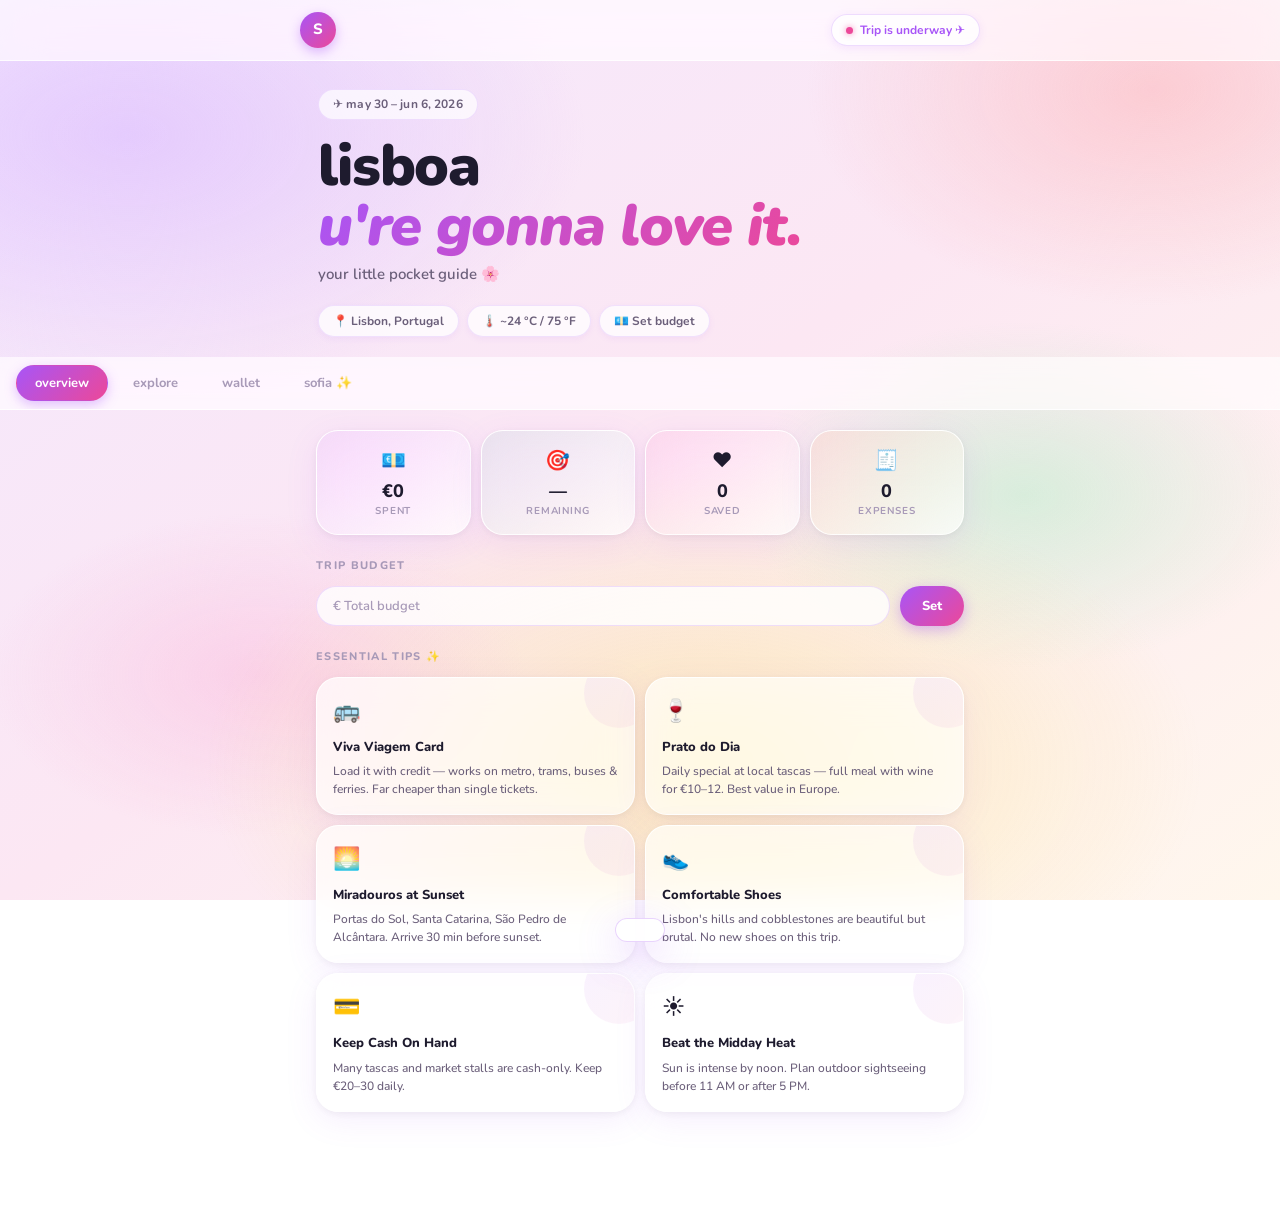
==== commit 38ec4290: "cute redesign: pastel purple/peach gradient, bubbly Nunito font, playful lowercase copy Swaps the da" ====
--- a/index.html
+++ b/index.html
@@ -7,7 +7,7 @@
   <link rel="stylesheet" href="styles.css" />
   <link rel="preconnect" href="https://fonts.googleapis.com" />
   <link rel="preconnect" href="https://fonts.gstatic.com" crossorigin />
-  <link href="https://fonts.googleapis.com/css2?family=DM+Serif+Display:ital@0;1&family=Inter:wght@300;400;500;600;700&display=swap" rel="stylesheet" />
+  <link href="https://fonts.googleapis.com/css2?family=Nunito:ital,wght@0,400;0,600;0,700;0,800;0,900;1,400;1,700&family=Inter:wght@400;500;600&display=swap" rel="stylesheet" />
 </head>
 <body>
 
@@ -28,8 +28,9 @@
 
   <!-- ── HERO ── -->
   <div class="hero">
-    <div class="hero-eyebrow">✈️ May 30 – Jun 6, 2026</div>
-    <h1 class="hero-heading" id="hero-heading">Lisboa<br/><em>awaits you.</em></h1>
+    <div class="hero-eyebrow">✈️ may 30 – jun 6, 2026</div>
+    <h1 class="hero-heading" id="hero-heading">lisboa<br/><em>u're gonna love it.</em></h1>
+    <div class="hero-sub">your little pocket guide 🌸</div>
     <div class="hero-chips">
       <div class="hero-chip">📍 Lisbon, Portugal</div>
       <div class="hero-chip">🌡️ ~24 °C / 75 °F</div>
@@ -39,22 +40,42 @@
 
   <!-- ── NAV ── -->
   <nav class="nav">
-    <button class="nav-btn active" data-tab="overview">Overview</button>
-    <button class="nav-btn" data-tab="suggestions">Explore</button>
-    <button class="nav-btn" data-tab="payments">Wallet</button>
-    <button class="nav-btn" data-tab="agent">Sofia</button>
+    <button class="nav-btn active" data-tab="overview">overview</button>
+    <button class="nav-btn" data-tab="suggestions">explore</button>
+    <button class="nav-btn" data-tab="payments">wallet</button>
+    <button class="nav-btn" data-tab="agent">sofia ✨</button>
   </nav>
 
   <main class="main">
 
     <!-- ══ OVERVIEW ══ -->
     <section id="tab-overview" class="tab-section active">
+
+      <!-- Stat row -->
       <div class="stat-row">
-        <div class="stat-card"><div class="stat-icon">💶</div><div class="stat-val" id="ov-spent">€0</div><div class="stat-label">Spent</div></div>
-        <div class="stat-card"><div class="stat-icon">🎯</div><div class="stat-val" id="ov-remaining">—</div><div class="stat-label">Remaining</div></div>
-        <div class="stat-card"><div class="stat-icon">❤️</div><div class="stat-val" id="ov-places">0</div><div class="stat-label">Saved</div></div>
-        <div class="stat-card"><div class="stat-icon">🧾</div><div class="stat-val" id="ov-transactions">0</div><div class="stat-label">Expenses</div></div>
-      </div>
+        <div class="stat-card">
+          <div class="stat-icon">💶</div>
+          <div class="stat-val" id="ov-spent">€0</div>
+          <div class="stat-label">Spent</div>
+        </div>
+        <div class="stat-card">
+          <div class="stat-icon">🎯</div>
+          <div class="stat-val" id="ov-remaining">—</div>
+          <div class="stat-label">Remaining</div>
+        </div>
+        <div class="stat-card">
+          <div class="stat-icon">❤️</div>
+          <div class="stat-val" id="ov-places">0</div>
+          <div class="stat-label">Saved</div>
+        </div>
+        <div class="stat-card">
+          <div class="stat-icon">🧾</div>
+          <div class="stat-val" id="ov-transactions">0</div>
+          <div class="stat-label">Expenses</div>
+        </div>
+      </div>
+
+      <!-- Budget -->
       <div class="section-block">
         <div class="section-label">Trip Budget</div>
         <div class="budget-row">
@@ -63,17 +84,46 @@
         </div>
         <div id="budget-bar-wrap" style="display:none" class="budget-bar-wrap">
           <div class="budget-bar"><div class="budget-bar-fill" id="budget-bar-fill"></div></div>
-          <div class="budget-bar-labels"><span id="budget-bar-spent">€0 spent</span><span id="budget-bar-total">of €0</span></div>
-        </div>
-      </div>
-      <div class="section-label">Essential Tips</div>
+          <div class="budget-bar-labels">
+            <span id="budget-bar-spent">€0 spent</span>
+            <span id="budget-bar-total">of €0</span>
+          </div>
+        </div>
+      </div>
+
+      <!-- Tips grid -->
+      <div class="section-label">essential tips ✨</div>
       <div class="tips-grid">
-        <div class="tip-card"><div class="tip-card-icon">🚌</div><div class="tip-card-title">Viva Viagem Card</div><div class="tip-card-body">Load it with credit — works on metro, trams, buses & ferries. Far cheaper than single tickets.</div></div>
-        <div class="tip-card"><div class="tip-card-icon">🍷</div><div class="tip-card-title">Prato do Dia</div><div class="tip-card-body">Daily special at local tascas — full meal with wine for €10–12. Best value in Europe.</div></div>
-        <div class="tip-card"><div class="tip-card-icon">🌅</div><div class="tip-card-title">Miradouros at Sunset</div><div class="tip-card-body">Portas do Sol, Santa Catarina, São Pedro de Alcântara. Arrive 30 min before sunset.</div></div>
-        <div class="tip-card"><div class="tip-card-icon">👟</div><div class="tip-card-title">Comfortable Shoes</div><div class="tip-card-body">Lisbon's hills and cobblestones are beautiful but brutal. No new shoes on this trip.</div></div>
-        <div class="tip-card"><div class="tip-card-icon">💳</div><div class="tip-card-title">Keep Cash On Hand</div><div class="tip-card-body">Many tascas and market stalls are cash-only. Keep €20–30 daily.</div></div>
-        <div class="tip-card"><div class="tip-card-icon">☀️</div><div class="tip-card-title">Beat the Midday Heat</div><div class="tip-card-body">Sun is intense by noon. Plan outdoor sightseeing before 11 AM or after 5 PM.</div></div>
+        <div class="tip-card">
+          <div class="tip-card-icon">🚌</div>
+          <div class="tip-card-title">Viva Viagem Card</div>
+          <div class="tip-card-body">Load it with credit — works on metro, trams, buses & ferries. Far cheaper than single tickets.</div>
+        </div>
+        <div class="tip-card">
+          <div class="tip-card-icon">🍷</div>
+          <div class="tip-card-title">Prato do Dia</div>
+          <div class="tip-card-body">Daily special at local tascas — full meal with wine for €10–12. Best value in Europe.</div>
+        </div>
+        <div class="tip-card">
+          <div class="tip-card-icon">🌅</div>
+          <div class="tip-card-title">Miradouros at Sunset</div>
+          <div class="tip-card-body">Portas do Sol, Santa Catarina, São Pedro de Alcântara. Arrive 30 min before sunset.</div>
+        </div>
+        <div class="tip-card">
+          <div class="tip-card-icon">👟</div>
+          <div class="tip-card-title">Comfortable Shoes</div>
+          <div class="tip-card-body">Lisbon's hills and cobblestones are beautiful but brutal. No new shoes on this trip.</div>
+        </div>
+        <div class="tip-card">
+          <div class="tip-card-icon">💳</div>
+          <div class="tip-card-title">Keep Cash On Hand</div>
+          <div class="tip-card-body">Many tascas and market stalls are cash-only. Keep €20–30 daily.</div>
+        </div>
+        <div class="tip-card">
+          <div class="tip-card-icon">☀️</div>
+          <div class="tip-card-title">Beat the Midday Heat</div>
+          <div class="tip-card-body">Sun is intense by noon. Plan outdoor sightseeing before 11 AM or after 5 PM.</div>
+        </div>
       </div>
     </section>
 
@@ -92,9 +142,13 @@
 
     <!-- ══ PAYMENTS ══ -->
     <section id="tab-payments" class="tab-section">
+
+      <!-- Add form -->
       <div class="section-label">Add Expense</div>
       <div class="glass-card">
-        <div class="form-group"><input type="text" id="exp-desc" class="pill-input full" placeholder="Description — e.g. Lunch at Alfama" /></div>
+        <div class="form-group">
+          <input type="text" id="exp-desc" class="pill-input full" placeholder="Description — e.g. Lunch at Alfama" />
+        </div>
         <div class="form-row2">
           <input type="number" id="exp-amount" class="pill-input" placeholder="€ Amount" min="0" step="0.01" />
           <select id="exp-category" class="pill-input">
@@ -111,17 +165,27 @@
           <button class="pill-btn wide" onclick="addExpense()">Add Expense</button>
         </div>
       </div>
+
+      <!-- Category breakdown -->
       <div class="section-label">By Category</div>
-      <div class="glass-card" id="category-summary"><p class="empty-state">No expenses yet.</p></div>
+      <div class="glass-card" id="category-summary">
+        <p class="empty-state">No expenses yet.</p>
+      </div>
+
+      <!-- Expense list -->
       <div class="expense-list-header">
         <div class="section-label" style="margin:0">All Expenses</div>
         <span class="total-badge" id="expense-total-badge">€0.00</span>
       </div>
-      <div class="glass-card" id="expense-list"><p class="empty-state">Start tracking your Lisbon spending!</p></div>
+      <div class="glass-card" id="expense-list">
+        <p class="empty-state">Start tracking your Lisbon spending!</p>
+      </div>
     </section>
 
     <!-- ══ TRAVEL AGENT ══ -->
     <section id="tab-agent" class="tab-section">
+
+      <!-- Sofia profile -->
       <div class="sofia-card">
         <div class="sofia-avatar">🧳</div>
         <div class="sofia-info">
@@ -131,43 +195,130 @@
         </div>
         <div class="sofia-status"><span class="online-dot"></span> Online</div>
       </div>
+
+      <!-- Topic buttons -->
       <div class="section-label">Ask Sofia About</div>
       <div class="topic-grid">
-        <button class="topic-card" onclick="showAdvice('neighbourhood')"><span class="topic-icon">🏘️</span><span class="topic-label">Neighbourhoods</span></button>
-        <button class="topic-card" onclick="showAdvice('food')"><span class="topic-icon">🍽️</span><span class="topic-label">Food Guide</span></button>
-        <button class="topic-card" onclick="showAdvice('transport')"><span class="topic-icon">🚌</span><span class="topic-label">Getting Around</span></button>
-        <button class="topic-card" onclick="showAdvice('budget')"><span class="topic-icon">💶</span><span class="topic-label">Budget Tips</span></button>
-        <button class="topic-card" onclick="showAdvice('safety')"><span class="topic-icon">🔒</span><span class="topic-label">Safety & Scams</span></button>
-        <button class="topic-card" onclick="showAdvice('packing')"><span class="topic-icon">🎒</span><span class="topic-label">Packing List</span></button>
-        <button class="topic-card" onclick="showAdvice('fado')"><span class="topic-icon">🎵</span><span class="topic-label">Fado & Nightlife</span></button>
-        <button class="topic-card" onclick="showAdvice('daytrips')"><span class="topic-icon">🌊</span><span class="topic-label">Day Trips</span></button>
-      </div>
+        <button class="topic-card" onclick="showAdvice('neighbourhood')">
+          <span class="topic-icon">🏘️</span>
+          <span class="topic-label">Neighbourhoods</span>
+        </button>
+        <button class="topic-card" onclick="showAdvice('food')">
+          <span class="topic-icon">🍽️</span>
+          <span class="topic-label">Food Guide</span>
+        </button>
+        <button class="topic-card" onclick="showAdvice('transport')">
+          <span class="topic-icon">🚌</span>
+          <span class="topic-label">Getting Around</span>
+        </button>
+        <button class="topic-card" onclick="showAdvice('budget')">
+          <span class="topic-icon">💶</span>
+          <span class="topic-label">Budget Tips</span>
+        </button>
+        <button class="topic-card" onclick="showAdvice('safety')">
+          <span class="topic-icon">🔒</span>
+          <span class="topic-label">Safety & Scams</span>
+        </button>
+        <button class="topic-card" onclick="showAdvice('packing')">
+          <span class="topic-icon">🎒</span>
+          <span class="topic-label">Packing List</span>
+        </button>
+        <button class="topic-card" onclick="showAdvice('fado')">
+          <span class="topic-icon">🎵</span>
+          <span class="topic-label">Fado & Nightlife</span>
+        </button>
+        <button class="topic-card" onclick="showAdvice('daytrips')">
+          <span class="topic-icon">🌊</span>
+          <span class="topic-label">Day Trips</span>
+        </button>
+      </div>
+
+      <!-- Advice panel -->
       <div class="advice-panel" id="advice-card" style="display:none">
-        <div class="advice-panel-header"><span id="advice-icon" class="advice-panel-icon"></span><h3 id="advice-title" class="advice-panel-title"></h3></div>
+        <div class="advice-panel-header">
+          <span id="advice-icon" class="advice-panel-icon"></span>
+          <h3 id="advice-title" class="advice-panel-title"></h3>
+        </div>
         <div id="advice-body" class="advice-panel-body"></div>
       </div>
+
+      <!-- 8-day itinerary -->
       <div class="section-label" style="margin-top:8px">8-Day Itinerary</div>
       <div class="glass-card">
         <div class="itinerary">
-          <div class="itin-day"><div class="itin-day-chip">Day 1<br/><small>May 30</small></div><div class="itin-day-body"><strong>Arrival & Baixa/Chiado</strong><p>Check in, stroll Rua Augusta. Pastel de nata stop. Evening rooftop drinks at TOPO Chiado.</p></div></div>
-          <div class="itin-day"><div class="itin-day-chip">Day 2<br/><small>May 31</small></div><div class="itin-day-body"><strong>Alfama & Fado Night</strong><p>São Jorge Castle, Alfama alleys, Portas do Sol. Evening: authentic fado at Tasca do Chico — book ahead!</p></div></div>
-          <div class="itin-day"><div class="itin-day-chip">Day 3<br/><small>Jun 1</small></div><div class="itin-day-body"><strong>Belém District</strong><p>Jerónimos Monastery, Torre de Belém, MAAT. The original pastel de nata at Pastéis de Belém.</p></div></div>
-          <div class="itin-day"><div class="itin-day-chip">Day 4<br/><small>Jun 2</small></div><div class="itin-day-body"><strong>Day Trip: Sintra</strong><p>Train from Rossio (40 min, €2.35). Pena Palace first thing. Quinta da Regaleira if time allows.</p></div></div>
-          <div class="itin-day"><div class="itin-day-chip">Day 5<br/><small>Jun 3</small></div><div class="itin-day-body"><strong>LX Factory & Santos</strong><p>LX Factory market. Explore Santos & Cais do Sodré. Pink Street for evening drinks.</p></div></div>
-          <div class="itin-day"><div class="itin-day-chip">Day 6<br/><small>Jun 4</small></div><div class="itin-day-body"><strong>Day Trip: Arrábida</strong><p>Rent a car — turquoise waters rivalling the Caribbean. Pack a picnic. Stop at a winery on the way back.</p></div></div>
-          <div class="itin-day"><div class="itin-day-chip">Day 7<br/><small>Jun 5</small></div><div class="itin-day-body"><strong>Príncipe Real & Graça</strong><p>Antique market, botanical garden, Museu do Azulejo. Sunset at Miradouro da Graça.</p></div></div>
-          <div class="itin-day"><div class="itin-day-chip">Day 8<br/><small>Jun 6</small></div><div class="itin-day-body"><strong>Last Bites & Departure</strong><p>Time Out Market feast. Pick up ginjinha, tinned fish, azulejo tiles. Airport: allow 45 min from centre.</p></div></div>
-        </div>
-      </div>
+          <div class="itin-day">
+            <div class="itin-day-chip">Day 1<br/><small>May 30</small></div>
+            <div class="itin-day-body">
+              <strong>Arrival & Baixa/Chiado</strong>
+              <p>Check in, stroll Rua Augusta. Pastel de nata stop. Evening rooftop drinks at TOPO Chiado.</p>
+            </div>
+          </div>
+          <div class="itin-day">
+            <div class="itin-day-chip">Day 2<br/><small>May 31</small></div>
+            <div class="itin-day-body">
+              <strong>Alfama & Fado Night</strong>
+              <p>São Jorge Castle, Alfama alleys, Portas do Sol. Evening: authentic fado at Tasca do Chico — book ahead!</p>
+            </div>
+          </div>
+          <div class="itin-day">
+            <div class="itin-day-chip">Day 3<br/><small>Jun 1</small></div>
+            <div class="itin-day-body">
+              <strong>Belém District</strong>
+              <p>Jerónimos Monastery, Torre de Belém, MAAT. The original pastel de nata at Pastéis de Belém.</p>
+            </div>
+          </div>
+          <div class="itin-day">
+            <div class="itin-day-chip">Day 4<br/><small>Jun 2</small></div>
+            <div class="itin-day-body">
+              <strong>Day Trip: Sintra</strong>
+              <p>Train from Rossio (40 min, €2.35). Pena Palace first thing. Quinta da Regaleira if time allows.</p>
+            </div>
+          </div>
+          <div class="itin-day">
+            <div class="itin-day-chip">Day 5<br/><small>Jun 3</small></div>
+            <div class="itin-day-body">
+              <strong>LX Factory & Santos</strong>
+              <p>LX Factory market. Explore Santos & Cais do Sodré. Pink Street for evening drinks.</p>
+            </div>
+          </div>
+          <div class="itin-day">
+            <div class="itin-day-chip">Day 6<br/><small>Jun 4</small></div>
+            <div class="itin-day-body">
+              <strong>Day Trip: Arrábida</strong>
+              <p>Rent a car — turquoise waters rivalling the Caribbean. Pack a picnic. Stop at a winery on the way back.</p>
+            </div>
+          </div>
+          <div class="itin-day">
+            <div class="itin-day-chip">Day 7<br/><small>Jun 5</small></div>
+            <div class="itin-day-body">
+              <strong>Príncipe Real & Graça</strong>
+              <p>Antique market, botanical garden, Museu do Azulejo. Sunset at Miradouro da Graça.</p>
+            </div>
+          </div>
+          <div class="itin-day">
+            <div class="itin-day-chip">Day 8<br/><small>Jun 6</small></div>
+            <div class="itin-day-body">
+              <strong>Last Bites & Departure</strong>
+              <p>Time Out Market feast. Pick up ginjinha, tinned fish, azulejo tiles. Airport: allow 45 min from centre.</p>
+            </div>
+          </div>
+        </div>
+      </div>
+
+      <!-- Packing list -->
       <div id="packing-section" style="display:none">
         <div class="section-label" style="margin-top:8px">Packing Checklist</div>
-        <div class="glass-card"><div id="packing-list" class="packing-list"></div></div>
-      </div>
+        <div class="glass-card">
+          <div id="packing-list" class="packing-list"></div>
+        </div>
+      </div>
+
     </section>
   </main>
 
   <div class="toast" id="toast"></div>
+
   <script src="data.js"></script>
   <script src="app.js"></script>
 </body>
-</html>+</html>
--- a/styles.css
+++ b/styles.css
@@ -1,34 +1,49 @@
 /* ── Reset ──────────────────────────────────────────────────────────────────── */
 *, *::before, *::after { box-sizing: border-box; margin: 0; padding: 0; }
 
+@import url('https://fonts.googleapis.com/css2?family=Nunito:ital,wght@0,400;0,600;0,700;0,800;0,900;1,400;1,700&family=Inter:wght@400;500;600&display=swap');
+
 :root {
-  --bg:           #0a0808;
-  --text:         #f5f0ea;
-  --text-soft:    rgba(245,240,234,0.65);
-  --text-muted:   rgba(245,240,234,0.35);
-  --gold:         #e8a04a;
-  --gold-light:   #f5c47a;
-  --gold-glow:    rgba(232,160,74,0.35);
-  --glass-ultra:  rgba(255,255,255,0.04);
-  --glass-thin:   rgba(255,255,255,0.07);
-  --glass-reg:    rgba(255,255,255,0.10);
-  --glass-thick:  rgba(255,255,255,0.14);
-  --glass-border: rgba(255,255,255,0.14);
-  --glass-border-hi: rgba(255,255,255,0.22);
-  --glass-border-lo: rgba(255,255,255,0.06);
-  --blur:         saturate(200%) blur(24px);
-  --blue:         #6ab0ff;
-  --green:        #5ecb8a;
-  --red:          #f06060;
-  --r:            20px;
-  --r-sm:         13px;
+  /* Palette */
+  --bg-from:      #f3e8ff;
+  --bg-mid:       #fce7f3;
+  --bg-to:        #fff7ed;
+
+  --purple:       #a855f7;
+  --purple-light: #d8b4fe;
+  --purple-soft:  rgba(168,85,247,0.12);
+  --pink:         #ec4899;
+  --pink-soft:    rgba(236,72,153,0.12);
+  --peach:        #f97316;
+  --peach-soft:   rgba(249,115,22,0.12);
+  --mint:         #10b981;
+  --mint-soft:    rgba(16,185,129,0.1);
+  --sky:          #38bdf8;
+  --yellow:       #fbbf24;
+
+  --text:         #1e1b2e;
+  --text-soft:    #6b5f7a;
+  --text-muted:   #a89ab8;
+
+  --card-bg:      rgba(255,255,255,0.72);
+  --card-border:  rgba(255,255,255,0.9);
+  --card-shadow:  0 8px 32px rgba(168,85,247,0.1), 0 2px 8px rgba(0,0,0,0.06);
+  --blur:         saturate(180%) blur(20px);
+
+  --green:        var(--mint);
+  --red:          #f43f5e;
+
+  --r:            22px;
+  --r-sm:         14px;
   --r-pill:       999px;
 }
 
 html { scroll-behavior: smooth; }
+
 body {
-  font-family: 'Inter', system-ui, -apple-system, sans-serif;
-  background: var(--bg);
+  font-family: 'Nunito', 'Inter', system-ui, sans-serif;
+  background: linear-gradient(145deg, var(--bg-from) 0%, var(--bg-mid) 50%, var(--bg-to) 100%);
+  background-attachment: fixed;
   color: var(--text);
   min-height: 100vh;
   font-size: 14px;
@@ -36,181 +51,690 @@
   -webkit-font-smoothing: antialiased;
   overflow-x: hidden;
 }
+
+/* ── Background blobs ────────────────────────────────────────────────────────── */
 body::before {
   content: '';
   position: fixed;
   inset: 0;
   z-index: 0;
   background:
-    radial-gradient(ellipse 60% 50% at 15% 10%,  rgba(180,90,30,0.28)  0%, transparent 70%),
-    radial-gradient(ellipse 50% 40% at 85% 5%,   rgba(100,60,200,0.18) 0%, transparent 65%),
-    radial-gradient(ellipse 70% 60% at 50% 90%,  rgba(40,100,180,0.15) 0%, transparent 70%),
-    radial-gradient(ellipse 40% 35% at 80% 60%,  rgba(200,120,40,0.12) 0%, transparent 60%);
+    radial-gradient(ellipse 55% 45% at 10% 15%, rgba(216,180,254,0.55) 0%, transparent 65%),
+    radial-gradient(ellipse 45% 40% at 90% 10%, rgba(252,165,165,0.4)  0%, transparent 60%),
+    radial-gradient(ellipse 60% 50% at 55% 85%, rgba(253,224,71,0.3)   0%, transparent 65%),
+    radial-gradient(ellipse 40% 35% at 80% 55%, rgba(134,239,172,0.3)  0%, transparent 55%),
+    radial-gradient(ellipse 35% 30% at 20% 75%, rgba(249,168,212,0.35) 0%, transparent 60%);
   pointer-events: none;
 }
 body > * { position: relative; z-index: 1; }
 
-.glass,.glass-card,.stat-card,.tip-card,.suggest-card,.sofia-card,.topic-card,.advice-panel,.topbar,.nav,.hero-chip,.countdown-chip,.meta-chip,.filter-pill,.itin-day-chip,.total-badge,.tag,.expense-list-header {
-  backdrop-filter: var(--blur);
-  -webkit-backdrop-filter: var(--blur);
-}
-
-.topbar { position: sticky; top: 0; z-index: 100; background: rgba(10,8,8,0.6); border-bottom: 1px solid var(--glass-border-lo); padding: 12px 18px; }
-.topbar-inner { max-width: 680px; margin: 0 auto; display: flex; justify-content: space-between; align-items: center; }
-.avatar { width: 38px; height: 38px; border-radius: 50%; background: linear-gradient(135deg, #c46eb0, #8b3fc8); color: #fff; font-size: 16px; font-weight: 700; display: flex; align-items: center; justify-content: center; box-shadow: 0 0 16px rgba(196,110,176,0.4); }
-.countdown-chip { display: flex; align-items: center; gap: 7px; background: var(--glass-thin); border: 1px solid var(--glass-border); border-radius: var(--r-pill); padding: 7px 14px; font-size: 12px; font-weight: 500; color: var(--text-soft); }
-.chip-dot { width: 7px; height: 7px; border-radius: 50%; background: var(--gold); box-shadow: 0 0 8px var(--gold-glow); flex-shrink: 0; }
-
-.hero { max-width: 680px; margin: 0 auto; padding: 32px 18px 24px; }
-.hero-eyebrow { font-size: 11px; font-weight: 600; color: var(--text-muted); text-transform: uppercase; letter-spacing: 0.12em; margin-bottom: 10px; }
-.hero-heading { font-family: 'DM Serif Display', Georgia, serif; font-size: clamp(42px, 11vw, 60px); font-weight: 400; line-height: 1.05; color: var(--text); margin-bottom: 20px; }
-.hero-heading em { color: var(--gold); font-style: italic; }
+/* ── Top bar ─────────────────────────────────────────────────────────────────── */
+.topbar {
+  position: sticky;
+  top: 0;
+  z-index: 100;
+  background: rgba(255,255,255,0.65);
+  border-bottom: 1px solid rgba(255,255,255,0.8);
+  padding: 12px 18px;
+  backdrop-filter: var(--blur);
+  -webkit-backdrop-filter: var(--blur);
+}
+.topbar-inner {
+  max-width: 680px;
+  margin: 0 auto;
+  display: flex;
+  justify-content: space-between;
+  align-items: center;
+}
+.avatar {
+  width: 36px; height: 36px;
+  border-radius: 50%;
+  background: linear-gradient(135deg, #a855f7, #ec4899);
+  color: #fff;
+  font-size: 15px;
+  font-weight: 800;
+  display: flex;
+  align-items: center;
+  justify-content: center;
+  box-shadow: 0 4px 12px rgba(168,85,247,0.4);
+}
+.countdown-chip {
+  display: flex;
+  align-items: center;
+  gap: 7px;
+  background: rgba(255,255,255,0.8);
+  border: 1.5px solid rgba(168,85,247,0.2);
+  border-radius: var(--r-pill);
+  padding: 6px 14px;
+  font-size: 12px;
+  font-weight: 700;
+  color: var(--purple);
+  box-shadow: 0 2px 8px rgba(168,85,247,0.12);
+}
+.chip-dot {
+  width: 7px; height: 7px;
+  border-radius: 50%;
+  background: var(--pink);
+  box-shadow: 0 0 6px rgba(236,72,153,0.7);
+  flex-shrink: 0;
+}
+
+/* ── Hero ────────────────────────────────────────────────────────────────────── */
+.hero {
+  max-width: 680px;
+  margin: 0 auto;
+  padding: 28px 18px 20px;
+}
+.hero-eyebrow {
+  display: inline-flex;
+  align-items: center;
+  gap: 6px;
+  font-size: 12px;
+  font-weight: 700;
+  color: var(--text-soft);
+  background: rgba(255,255,255,0.7);
+  border: 1.5px solid rgba(168,85,247,0.15);
+  border-radius: var(--r-pill);
+  padding: 5px 14px;
+  margin-bottom: 16px;
+  letter-spacing: 0.01em;
+}
+.hero-heading {
+  font-family: 'Nunito', sans-serif;
+  font-size: clamp(40px, 10vw, 58px);
+  font-weight: 900;
+  line-height: 1.05;
+  color: var(--text);
+  margin-bottom: 6px;
+  letter-spacing: -0.02em;
+}
+.hero-heading em {
+  font-style: italic;
+  background: linear-gradient(135deg, var(--purple), var(--pink));
+  -webkit-background-clip: text;
+  -webkit-text-fill-color: transparent;
+  background-clip: text;
+}
+.hero-sub {
+  font-size: 15px;
+  color: var(--text-soft);
+  font-weight: 600;
+  margin-bottom: 18px;
+}
 .hero-chips { display: flex; flex-wrap: wrap; gap: 8px; }
-.hero-chip { background: var(--glass-thin); border-top: 1px solid var(--glass-border-hi); border-left: 1px solid var(--glass-border); border-right: 1px solid var(--glass-border-lo); border-bottom: 1px solid var(--glass-border-lo); border-radius: var(--r-pill); padding: 7px 15px; font-size: 12px; color: var(--text-soft); font-weight: 500; }
-
-.nav { position: sticky; top: 63px; z-index: 99; background: rgba(10,8,8,0.55); border-bottom: 1px solid var(--glass-border-lo); display: flex; overflow-x: auto; scrollbar-width: none; }
+.hero-chip {
+  background: rgba(255,255,255,0.75);
+  border: 1.5px solid rgba(168,85,247,0.15);
+  border-radius: var(--r-pill);
+  padding: 6px 14px;
+  font-size: 12px;
+  font-weight: 700;
+  color: var(--text-soft);
+  box-shadow: 0 2px 6px rgba(168,85,247,0.08);
+}
+
+/* ── Nav ─────────────────────────────────────────────────────────────────────── */
+.nav {
+  position: sticky;
+  top: 61px;
+  z-index: 99;
+  background: rgba(255,255,255,0.65);
+  border-bottom: 1px solid rgba(255,255,255,0.8);
+  backdrop-filter: var(--blur);
+  -webkit-backdrop-filter: var(--blur);
+  display: flex;
+  padding: 8px 16px;
+  gap: 6px;
+  overflow-x: auto;
+  scrollbar-width: none;
+}
 .nav::-webkit-scrollbar { display: none; }
-.nav-btn { flex-shrink: 0; padding: 13px 22px; background: none; border: none; border-bottom: 2px solid transparent; color: var(--text-muted); font-size: 13px; font-weight: 500; cursor: pointer; transition: color 0.2s, border-color 0.2s; }
-.nav-btn:hover { color: var(--text-soft); }
-.nav-btn.active { color: var(--gold); border-bottom-color: var(--gold); }
-
-.main { max-width: 680px; margin: 0 auto; padding: 22px 16px 80px; }
+.nav-btn {
+  flex-shrink: 0;
+  padding: 8px 18px;
+  background: none;
+  border: 1.5px solid transparent;
+  border-radius: var(--r-pill);
+  color: var(--text-muted);
+  font-family: 'Nunito', sans-serif;
+  font-size: 13px;
+  font-weight: 700;
+  cursor: pointer;
+  transition: all 0.2s;
+}
+.nav-btn:hover { background: rgba(168,85,247,0.08); color: var(--purple); }
+.nav-btn.active {
+  background: linear-gradient(135deg, var(--purple), var(--pink));
+  color: #fff;
+  border-color: transparent;
+  box-shadow: 0 4px 12px rgba(168,85,247,0.35);
+}
+
+/* ── Main ────────────────────────────────────────────────────────────────────── */
+.main { max-width: 680px; margin: 0 auto; padding: 20px 16px 80px; }
 .tab-section { display: none; }
 .tab-section.active { display: block; }
-.section-label { font-size: 11px; font-weight: 700; text-transform: uppercase; letter-spacing: 0.11em; color: var(--text-muted); margin-bottom: 12px; }
-
-.glass-card { background: var(--glass-thin); border-top: 1px solid var(--glass-border-hi); border-left: 1px solid var(--glass-border); border-right: 1px solid var(--glass-border-lo); border-bottom: 1px solid var(--glass-border-lo); border-radius: var(--r); padding: 18px; margin-bottom: 20px; box-shadow: 0 8px 32px rgba(0,0,0,0.3), inset 0 1px 0 rgba(255,255,255,0.08); }
-
-.stat-row { display: grid; grid-template-columns: repeat(4, 1fr); gap: 10px; margin-bottom: 22px; }
+
+/* ── Section label ───────────────────────────────────────────────────────────── */
+.section-label {
+  font-size: 11px;
+  font-weight: 800;
+  text-transform: uppercase;
+  letter-spacing: 0.12em;
+  color: var(--text-muted);
+  margin-bottom: 12px;
+}
+
+/* ── Glass card (base) ───────────────────────────────────────────────────────── */
+.glass-card {
+  background: var(--card-bg);
+  border: 1.5px solid var(--card-border);
+  border-radius: var(--r);
+  padding: 18px;
+  margin-bottom: 20px;
+  box-shadow: var(--card-shadow);
+  backdrop-filter: var(--blur);
+  -webkit-backdrop-filter: var(--blur);
+}
+
+/* ── Stat row ────────────────────────────────────────────────────────────────── */
+.stat-row {
+  display: grid;
+  grid-template-columns: repeat(4, 1fr);
+  gap: 10px;
+  margin-bottom: 22px;
+}
 @media (max-width: 420px) { .stat-row { grid-template-columns: repeat(2, 1fr); } }
-.stat-card { background: var(--glass-thin); border-top: 1px solid var(--glass-border-hi); border-left: 1px solid var(--glass-border); border-right: 1px solid var(--glass-border-lo); border-bottom: 1px solid var(--glass-border-lo); border-radius: var(--r); padding: 14px 10px; text-align: center; box-shadow: 0 4px 20px rgba(0,0,0,0.25), inset 0 1px 0 rgba(255,255,255,0.08); transition: transform 0.18s; }
-.stat-card:hover { transform: translateY(-2px); }
+.stat-card {
+  background: var(--card-bg);
+  border: 1.5px solid var(--card-border);
+  border-radius: var(--r);
+  padding: 14px 10px;
+  text-align: center;
+  box-shadow: var(--card-shadow);
+  backdrop-filter: var(--blur);
+  -webkit-backdrop-filter: var(--blur);
+  transition: transform 0.2s, box-shadow 0.2s;
+  cursor: default;
+}
+.stat-card:hover {
+  transform: translateY(-3px) rotate(-0.5deg);
+  box-shadow: 0 14px 40px rgba(168,85,247,0.18), 0 4px 12px rgba(0,0,0,0.08);
+}
+.stat-card:nth-child(1) { background: linear-gradient(145deg, rgba(168,85,247,0.08), rgba(255,255,255,0.75)); }
+.stat-card:nth-child(2) { background: linear-gradient(145deg, rgba(16,185,129,0.08), rgba(255,255,255,0.75)); }
+.stat-card:nth-child(3) { background: linear-gradient(145deg, rgba(236,72,153,0.08), rgba(255,255,255,0.75)); }
+.stat-card:nth-child(4) { background: linear-gradient(145deg, rgba(249,115,22,0.08), rgba(255,255,255,0.75)); }
 .stat-icon { font-size: 20px; margin-bottom: 6px; }
-.stat-val { font-size: 18px; font-weight: 700; color: var(--text); line-height: 1; margin-bottom: 4px; }
-.stat-label { font-size: 10px; text-transform: uppercase; letter-spacing: 0.08em; color: var(--text-muted); }
-
+.stat-val { font-size: 18px; font-weight: 800; color: var(--text); line-height: 1; margin-bottom: 4px; }
+.stat-label { font-size: 10px; text-transform: uppercase; letter-spacing: 0.08em; color: var(--text-muted); font-weight: 700; }
+
+/* ── Budget ──────────────────────────────────────────────────────────────────── */
 .section-block { margin-bottom: 22px; }
 .budget-row { display: flex; gap: 10px; margin-bottom: 12px; }
-.budget-bar { height: 6px; background: var(--glass-thin); border-radius: var(--r-pill); overflow: hidden; margin-bottom: 6px; border: 1px solid var(--glass-border-lo); }
-.budget-bar-fill { height: 100%; border-radius: var(--r-pill); background: var(--green); box-shadow: 0 0 8px rgba(94,203,138,0.5); transition: width 0.5s ease, background 0.4s; }
-.budget-bar-labels { display: flex; justify-content: space-between; font-size: 11px; color: var(--text-muted); }
-
-.pill-input { background: var(--glass-thin); border-top: 1px solid var(--glass-border); border-left: 1px solid var(--glass-border); border-right: 1px solid var(--glass-border-lo); border-bottom: 1px solid var(--glass-border-lo); border-radius: var(--r-pill); color: var(--text); padding: 10px 16px; font-size: 13px; outline: none; appearance: none; flex: 1; min-width: 0; transition: border-color 0.2s, box-shadow 0.2s; }
+.budget-bar {
+  height: 8px;
+  background: rgba(168,85,247,0.1);
+  border-radius: var(--r-pill);
+  overflow: hidden;
+  margin-bottom: 6px;
+  border: 1px solid rgba(168,85,247,0.15);
+}
+.budget-bar-fill {
+  height: 100%;
+  border-radius: var(--r-pill);
+  background: linear-gradient(90deg, var(--purple), var(--pink));
+  box-shadow: 0 0 8px rgba(168,85,247,0.4);
+  transition: width 0.5s ease, background 0.4s;
+}
+.budget-bar-labels { display: flex; justify-content: space-between; font-size: 11px; color: var(--text-muted); font-weight: 600; }
+
+/* ── Inputs & buttons ────────────────────────────────────────────────────────── */
+.pill-input {
+  background: rgba(255,255,255,0.8);
+  border: 1.5px solid rgba(168,85,247,0.18);
+  border-radius: var(--r-pill);
+  color: var(--text);
+  padding: 10px 16px;
+  font-family: 'Nunito', sans-serif;
+  font-size: 13px;
+  font-weight: 600;
+  outline: none;
+  appearance: none;
+  flex: 1;
+  min-width: 0;
+  transition: border-color 0.2s, box-shadow 0.2s;
+}
 .pill-input::placeholder { color: var(--text-muted); }
-.pill-input:focus { border-color: rgba(232,160,74,0.5); box-shadow: 0 0 0 3px rgba(232,160,74,0.12), inset 0 1px 0 rgba(255,255,255,0.08); }
-.pill-input option { background: #1a1410; }
+.pill-input:focus {
+  border-color: rgba(168,85,247,0.5);
+  box-shadow: 0 0 0 3px rgba(168,85,247,0.12);
+  background: rgba(255,255,255,0.95);
+}
+.pill-input option { background: #fff; color: var(--text); }
 .pill-input.full { width: 100%; border-radius: var(--r-sm); }
-.pill-btn { background: linear-gradient(135deg, rgba(232,160,74,0.9), rgba(192,96,48,0.9)); border-top: 1px solid rgba(255,220,140,0.35); border-left: 1px solid rgba(255,200,100,0.2); border-right: 1px solid rgba(0,0,0,0.1); border-bottom: 1px solid rgba(0,0,0,0.15); border-radius: var(--r-pill); color: #1a0e05; font-size: 13px; font-weight: 700; padding: 10px 20px; cursor: pointer; white-space: nowrap; box-shadow: 0 4px 16px rgba(232,160,74,0.3), inset 0 1px 0 rgba(255,255,255,0.25); transition: opacity 0.18s, transform 0.12s; flex-shrink: 0; }
-.pill-btn:hover { opacity: 0.92; transform: translateY(-1px); }
-.pill-btn:active { transform: scale(0.97); }
+
+.pill-btn {
+  background: linear-gradient(135deg, var(--purple), var(--pink));
+  border: none;
+  border-radius: var(--r-pill);
+  color: #fff;
+  font-family: 'Nunito', sans-serif;
+  font-size: 13px;
+  font-weight: 800;
+  padding: 10px 22px;
+  cursor: pointer;
+  white-space: nowrap;
+  box-shadow: 0 4px 14px rgba(168,85,247,0.4);
+  transition: opacity 0.18s, transform 0.15s, box-shadow 0.15s;
+  flex-shrink: 0;
+}
+.pill-btn:hover {
+  opacity: 0.93;
+  transform: translateY(-2px);
+  box-shadow: 0 8px 20px rgba(168,85,247,0.5);
+}
+.pill-btn:active { transform: scale(0.96); }
 .pill-btn.wide { flex: 1; border-radius: var(--r-sm); }
 
+/* ── Tips grid ───────────────────────────────────────────────────────────────── */
 .tips-grid { display: grid; grid-template-columns: 1fr 1fr; gap: 10px; margin-bottom: 22px; }
 @media (max-width: 400px) { .tips-grid { grid-template-columns: 1fr; } }
-.tip-card { background: var(--glass-thin); border-top: 1px solid var(--glass-border-hi); border-left: 1px solid var(--glass-border); border-right: 1px solid var(--glass-border-lo); border-bottom: 1px solid var(--glass-border-lo); border-radius: var(--r); padding: 16px; position: relative; box-shadow: 0 4px 20px rgba(0,0,0,0.22), inset 0 1px 0 rgba(255,255,255,0.08); transition: transform 0.18s, box-shadow 0.18s; }
-.tip-card:hover { transform: translateY(-2px); box-shadow: 0 10px 30px rgba(0,0,0,0.3), inset 0 1px 0 rgba(255,255,255,0.1); }
-.tip-card::after { content: ''; position: absolute; top: 12px; right: 12px; width: 8px; height: 8px; border-radius: 50%; background: var(--blue); box-shadow: 0 0 8px rgba(106,176,255,0.7); }
-.tip-card-icon { font-size: 24px; margin-bottom: 10px; }
-.tip-card-title { font-size: 13px; font-weight: 600; color: var(--text); margin-bottom: 5px; }
-.tip-card-body { font-size: 12px; color: var(--text-muted); line-height: 1.5; }
-
+
+.tip-card {
+  background: var(--card-bg);
+  border: 1.5px solid var(--card-border);
+  border-radius: var(--r);
+  padding: 16px;
+  box-shadow: var(--card-shadow);
+  backdrop-filter: var(--blur);
+  -webkit-backdrop-filter: var(--blur);
+  transition: transform 0.2s, box-shadow 0.2s;
+  position: relative;
+  overflow: hidden;
+}
+.tip-card::before {
+  content: '';
+  position: absolute;
+  top: -20px; right: -20px;
+  width: 70px; height: 70px;
+  border-radius: 50%;
+  background: linear-gradient(135deg, rgba(168,85,247,0.08), rgba(236,72,153,0.06));
+  pointer-events: none;
+}
+.tip-card:hover {
+  transform: translateY(-3px) rotate(0.4deg);
+  box-shadow: 0 14px 36px rgba(168,85,247,0.18), 0 4px 12px rgba(0,0,0,0.06);
+}
+.tip-card-icon { font-size: 22px; margin-bottom: 9px; }
+.tip-card-title { font-size: 13px; font-weight: 800; color: var(--text); margin-bottom: 5px; }
+.tip-card-body { font-size: 12px; color: var(--text-soft); line-height: 1.5; font-weight: 500; }
+
+/* ── Suggestions ─────────────────────────────────────────────────────────────── */
 .filter-row { display: flex; flex-wrap: wrap; gap: 7px; margin-bottom: 18px; }
-.filter-pill { background: var(--glass-ultra); border-top: 1px solid var(--glass-border); border-left: 1px solid var(--glass-border-lo); border-right: 1px solid var(--glass-border-lo); border-bottom: 1px solid var(--glass-border-lo); border-radius: var(--r-pill); color: var(--text-muted); font-size: 12px; font-weight: 500; padding: 6px 14px; cursor: pointer; transition: all 0.18s; }
-.filter-pill:hover { background: var(--glass-thin); color: var(--text-soft); }
-.filter-pill.active { background: linear-gradient(135deg, rgba(232,160,74,0.85), rgba(192,96,48,0.85)); border-color: rgba(255,220,140,0.3); color: #1a0e05; font-weight: 700; box-shadow: 0 4px 14px rgba(232,160,74,0.3); }
+.filter-pill {
+  background: rgba(255,255,255,0.7);
+  border: 1.5px solid rgba(168,85,247,0.15);
+  border-radius: var(--r-pill);
+  color: var(--text-muted);
+  font-family: 'Nunito', sans-serif;
+  font-size: 12px;
+  font-weight: 700;
+  padding: 6px 16px;
+  cursor: pointer;
+  transition: all 0.2s;
+}
+.filter-pill:hover { background: rgba(168,85,247,0.08); color: var(--purple); border-color: rgba(168,85,247,0.3); }
+.filter-pill.active {
+  background: linear-gradient(135deg, var(--purple), var(--pink));
+  border-color: transparent;
+  color: #fff;
+  box-shadow: 0 4px 12px rgba(168,85,247,0.35);
+}
 
 .suggest-grid { display: grid; grid-template-columns: 1fr 1fr; gap: 10px; }
 @media (max-width: 380px) { .suggest-grid { grid-template-columns: 1fr; } }
-.suggest-card { background: var(--glass-thin); border-top: 1px solid var(--glass-border-hi); border-left: 1px solid var(--glass-border); border-right: 1px solid var(--glass-border-lo); border-bottom: 1px solid var(--glass-border-lo); border-radius: var(--r); padding: 16px; position: relative; box-shadow: 0 4px 24px rgba(0,0,0,0.25), inset 0 1px 0 rgba(255,255,255,0.08); transition: transform 0.18s, box-shadow 0.18s; }
-.suggest-card:hover { transform: translateY(-3px); box-shadow: 0 12px 36px rgba(0,0,0,0.35), inset 0 1px 0 rgba(255,255,255,0.12); }
-.suggest-card.must-do { background: linear-gradient(160deg, rgba(232,160,74,0.1), var(--glass-thin)); }
-.suggest-dot { position: absolute; top: 12px; right: 12px; width: 9px; height: 9px; border-radius: 50%; background: var(--blue); box-shadow: 0 0 8px rgba(106,176,255,0.7); }
-.suggest-dot.gold { background: var(--gold); box-shadow: 0 0 10px var(--gold-glow); }
+
+.suggest-card {
+  background: var(--card-bg);
+  border: 1.5px solid var(--card-border);
+  border-radius: var(--r);
+  padding: 16px;
+  position: relative;
+  box-shadow: var(--card-shadow);
+  backdrop-filter: var(--blur);
+  -webkit-backdrop-filter: var(--blur);
+  transition: transform 0.2s, box-shadow 0.2s;
+  overflow: hidden;
+}
+.suggest-card::before {
+  content: '';
+  position: absolute;
+  top: -24px; right: -24px;
+  width: 80px; height: 80px;
+  border-radius: 50%;
+  background: linear-gradient(135deg, rgba(168,85,247,0.07), rgba(236,72,153,0.05));
+  pointer-events: none;
+}
+.suggest-card:hover {
+  transform: translateY(-4px) rotate(-0.5deg);
+  box-shadow: 0 16px 40px rgba(168,85,247,0.2), 0 4px 12px rgba(0,0,0,0.06);
+}
+.suggest-card.must-do {
+  background: linear-gradient(145deg, rgba(168,85,247,0.08), rgba(255,255,255,0.72));
+  border-color: rgba(168,85,247,0.25);
+}
+
+.suggest-dot {
+  position: absolute;
+  top: 12px; right: 12px;
+  width: 9px; height: 9px;
+  border-radius: 50%;
+  background: var(--sky);
+  box-shadow: 0 0 8px rgba(56,189,248,0.7);
+}
+.suggest-dot.gold {
+  background: var(--yellow);
+  box-shadow: 0 0 10px rgba(251,191,36,0.8);
+}
+
 .suggest-emoji { font-size: 28px; margin-bottom: 10px; display: block; }
-.suggest-name { font-size: 13px; font-weight: 600; color: var(--text); margin-bottom: 4px; line-height: 1.3; }
-.suggest-area { font-size: 11px; color: var(--text-muted); margin-bottom: 8px; }
-.suggest-stars { color: var(--gold); font-size: 11px; letter-spacing: 1px; margin-bottom: 8px; }
+.suggest-name { font-size: 13px; font-weight: 800; color: var(--text); margin-bottom: 4px; line-height: 1.3; }
+.suggest-area { font-size: 11px; color: var(--text-muted); margin-bottom: 8px; font-weight: 600; }
+.suggest-stars { color: var(--yellow); font-size: 11px; letter-spacing: 1px; margin-bottom: 8px; }
 .suggest-meta { display: flex; flex-wrap: wrap; gap: 5px; margin-bottom: 8px; }
-.meta-chip { background: var(--glass-ultra); border: 1px solid var(--glass-border-lo); border-radius: var(--r-pill); font-size: 10px; color: var(--text-muted); padding: 2px 8px; }
-.suggest-cost { font-size: 11px; color: var(--green); margin-bottom: 8px; }
-.suggest-tip { font-size: 11px; color: var(--text-muted); line-height: 1.5; margin-bottom: 10px; }
+.meta-chip {
+  background: rgba(168,85,247,0.08);
+  border: 1px solid rgba(168,85,247,0.15);
+  border-radius: var(--r-pill);
+  font-size: 10px;
+  font-weight: 700;
+  color: var(--purple);
+  padding: 2px 8px;
+}
+.suggest-cost { font-size: 11px; color: var(--mint); margin-bottom: 8px; font-weight: 700; }
+.suggest-tip { font-size: 11px; color: var(--text-soft); line-height: 1.5; margin-bottom: 10px; font-weight: 500; }
 .suggest-tags { display: flex; flex-wrap: wrap; gap: 4px; margin-bottom: 10px; }
-.tag { background: rgba(232,160,74,0.1); border: 1px solid rgba(232,160,74,0.2); color: var(--gold-light); font-size: 9px; padding: 2px 7px; border-radius: var(--r-pill); }
+.tag {
+  background: linear-gradient(135deg, rgba(168,85,247,0.12), rgba(236,72,153,0.1));
+  border: 1px solid rgba(168,85,247,0.2);
+  color: var(--purple);
+  font-size: 9px;
+  font-weight: 800;
+  padding: 2px 8px;
+  border-radius: var(--r-pill);
+}
 .save-row { display: flex; justify-content: flex-end; }
-.save-btn { background: var(--glass-ultra); border: 1px solid var(--glass-border); border-radius: var(--r-pill); color: var(--text-muted); font-size: 11px; padding: 5px 12px; cursor: pointer; transition: all 0.15s; display: flex; align-items: center; gap: 5px; }
-.save-btn:hover { background: var(--glass-thin); color: var(--text); }
-.save-btn.saved { background: rgba(232,160,74,0.15); border-color: rgba(232,160,74,0.3); color: var(--gold); }
-
+.save-btn {
+  background: rgba(255,255,255,0.8);
+  border: 1.5px solid rgba(168,85,247,0.2);
+  border-radius: var(--r-pill);
+  color: var(--text-muted);
+  font-family: 'Nunito', sans-serif;
+  font-size: 11px;
+  font-weight: 700;
+  padding: 5px 12px;
+  cursor: pointer;
+  transition: all 0.18s;
+}
+.save-btn:hover { background: rgba(168,85,247,0.08); color: var(--purple); }
+.save-btn.saved {
+  background: linear-gradient(135deg, rgba(236,72,153,0.12), rgba(168,85,247,0.1));
+  border-color: rgba(236,72,153,0.3);
+  color: var(--pink);
+}
+
+/* ── Payments ────────────────────────────────────────────────────────────────── */
 .form-group { margin-bottom: 10px; }
 .form-row2 { display: grid; grid-template-columns: 1fr 1fr; gap: 10px; margin-bottom: 10px; }
 @media (max-width: 380px) { .form-row2 { grid-template-columns: 1fr; } }
-.expense-list-header { display: flex; justify-content: space-between; align-items: center; margin-bottom: 12px; }
-.total-badge { background: rgba(94,203,138,0.12); border: 1px solid rgba(94,203,138,0.22); color: var(--green); font-size: 12px; font-weight: 700; padding: 4px 12px; border-radius: var(--r-pill); box-shadow: 0 0 12px rgba(94,203,138,0.15); }
-.expense-item { display: flex; justify-content: space-between; align-items: center; padding: 11px 0; border-bottom: 1px solid var(--glass-border-lo); gap: 10px; }
+
+.expense-list-header {
+  display: flex;
+  justify-content: space-between;
+  align-items: center;
+  margin-bottom: 12px;
+}
+.total-badge {
+  background: linear-gradient(135deg, rgba(16,185,129,0.12), rgba(56,189,248,0.1));
+  border: 1.5px solid rgba(16,185,129,0.25);
+  color: var(--mint);
+  font-size: 12px;
+  font-weight: 800;
+  padding: 4px 14px;
+  border-radius: var(--r-pill);
+  box-shadow: 0 2px 8px rgba(16,185,129,0.15);
+}
+.expense-item {
+  display: flex;
+  justify-content: space-between;
+  align-items: center;
+  padding: 11px 0;
+  border-bottom: 1px solid rgba(168,85,247,0.08);
+  gap: 10px;
+}
 .expense-item:last-child { border-bottom: none; }
 .expense-left { display: flex; gap: 10px; align-items: center; min-width: 0; }
-.exp-cat-icon { width: 34px; height: 34px; border-radius: 10px; display: flex; align-items: center; justify-content: center; font-size: 15px; flex-shrink: 0; border: 1px solid var(--glass-border-lo); }
-.exp-desc { font-size: 13px; font-weight: 500; white-space: nowrap; overflow: hidden; text-overflow: ellipsis; max-width: 160px; }
-.exp-meta { font-size: 10px; color: var(--text-muted); }
+.exp-cat-icon {
+  width: 34px; height: 34px;
+  border-radius: 12px;
+  display: flex; align-items: center; justify-content: center;
+  font-size: 15px;
+  flex-shrink: 0;
+  border: 1px solid rgba(255,255,255,0.6);
+}
+.exp-desc { font-size: 13px; font-weight: 700; white-space: nowrap; overflow: hidden; text-overflow: ellipsis; max-width: 160px; }
+.exp-meta { font-size: 10px; color: var(--text-muted); font-weight: 600; }
 .expense-right { display: flex; align-items: center; gap: 10px; flex-shrink: 0; }
-.exp-amount { font-size: 14px; font-weight: 700; }
-.exp-del { background: none; border: 1px solid transparent; border-radius: 6px; color: var(--text-muted); font-size: 11px; padding: 3px 6px; cursor: pointer; transition: all 0.15s; }
-.exp-del:hover { border-color: var(--red); color: var(--red); box-shadow: 0 0 8px rgba(240,96,96,0.2); }
+.exp-amount { font-size: 14px; font-weight: 800; }
+.exp-del {
+  background: none;
+  border: 1.5px solid transparent;
+  border-radius: 8px;
+  color: var(--text-muted);
+  font-size: 11px;
+  padding: 3px 6px;
+  cursor: pointer;
+  transition: all 0.15s;
+}
+.exp-del:hover { border-color: var(--red); color: var(--red); background: rgba(244,63,94,0.06); }
+
 .cat-row { margin-bottom: 12px; }
 .cat-row:last-child { margin-bottom: 0; }
 .cat-row-top { display: flex; justify-content: space-between; font-size: 12px; margin-bottom: 5px; }
-.cat-name { color: var(--text-soft); }
-.cat-amt { font-weight: 600; color: var(--text); }
-.cat-amt small { color: var(--text-muted); font-weight: 400; }
-.cat-bar { height: 5px; background: var(--glass-ultra); border-radius: var(--r-pill); overflow: hidden; border: 1px solid var(--glass-border-lo); }
-.cat-bar-fill { height: 100%; border-radius: var(--r-pill); transition: width 0.5s ease; }
-
-.sofia-card { background: var(--glass-thin); border-top: 1px solid var(--glass-border-hi); border-left: 1px solid var(--glass-border); border-right: 1px solid var(--glass-border-lo); border-bottom: 1px solid var(--glass-border-lo); border-radius: var(--r); padding: 18px; display: flex; gap: 14px; align-items: flex-start; margin-bottom: 22px; position: relative; box-shadow: 0 8px 32px rgba(0,0,0,0.3), inset 0 1px 0 rgba(255,255,255,0.1); }
-.sofia-avatar { width: 52px; height: 52px; border-radius: 50%; background: linear-gradient(135deg, var(--gold), #c06030); display: flex; align-items: center; justify-content: center; font-size: 24px; flex-shrink: 0; box-shadow: 0 0 20px rgba(232,160,74,0.4), 0 4px 12px rgba(0,0,0,0.3); border: 1px solid rgba(255,220,140,0.25); }
-.sofia-name { font-size: 15px; font-weight: 700; margin-bottom: 2px; }
-.sofia-title { font-size: 12px; color: var(--gold); margin-bottom: 4px; }
-.sofia-bio { font-size: 11px; color: var(--text-muted); }
-.sofia-status { position: absolute; top: 14px; right: 14px; display: flex; align-items: center; gap: 5px; font-size: 10px; color: var(--green); background: rgba(94,203,138,0.08); border: 1px solid rgba(94,203,138,0.18); border-radius: var(--r-pill); padding: 3px 10px; }
-.online-dot { width: 6px; height: 6px; border-radius: 50%; background: var(--green); box-shadow: 0 0 7px rgba(94,203,138,0.8); }
-
+.cat-name { color: var(--text-soft); font-weight: 600; }
+.cat-amt { font-weight: 800; color: var(--text); }
+.cat-amt small { color: var(--text-muted); font-weight: 600; }
+.cat-bar {
+  height: 6px;
+  background: rgba(168,85,247,0.08);
+  border-radius: var(--r-pill);
+  overflow: hidden;
+  border: 1px solid rgba(168,85,247,0.1);
+}
+.cat-bar-fill { height: 100%; border-radius: var(--r-pill); transition: width 0.5s ease; opacity: 0.85; }
+
+/* ── Travel Agent / Sofia ────────────────────────────────────────────────────── */
+.sofia-card {
+  background: linear-gradient(145deg, rgba(168,85,247,0.1), rgba(236,72,153,0.07), rgba(255,255,255,0.7));
+  border: 1.5px solid rgba(168,85,247,0.2);
+  border-radius: var(--r);
+  padding: 18px;
+  display: flex;
+  gap: 14px;
+  align-items: flex-start;
+  margin-bottom: 22px;
+  position: relative;
+  box-shadow: 0 8px 28px rgba(168,85,247,0.15), 0 2px 8px rgba(0,0,0,0.04);
+  backdrop-filter: var(--blur);
+  -webkit-backdrop-filter: var(--blur);
+}
+.sofia-avatar {
+  width: 52px; height: 52px;
+  border-radius: 50%;
+  background: linear-gradient(135deg, var(--purple), var(--pink));
+  display: flex; align-items: center; justify-content: center;
+  font-size: 24px;
+  flex-shrink: 0;
+  box-shadow: 0 4px 16px rgba(168,85,247,0.45);
+  border: 2px solid rgba(255,255,255,0.7);
+}
+.sofia-name { font-size: 16px; font-weight: 800; margin-bottom: 2px; color: var(--text); }
+.sofia-title { font-size: 12px; color: var(--purple); margin-bottom: 4px; font-weight: 700; }
+.sofia-bio { font-size: 11px; color: var(--text-soft); font-weight: 500; }
+.sofia-status {
+  position: absolute;
+  top: 14px; right: 14px;
+  display: flex; align-items: center; gap: 5px;
+  font-size: 10px;
+  font-weight: 700;
+  color: var(--mint);
+  background: rgba(16,185,129,0.1);
+  border: 1.5px solid rgba(16,185,129,0.2);
+  border-radius: var(--r-pill);
+  padding: 3px 10px;
+}
+.online-dot {
+  width: 6px; height: 6px;
+  border-radius: 50%;
+  background: var(--mint);
+  box-shadow: 0 0 7px rgba(16,185,129,0.8);
+}
+
+/* Topic grid */
 .topic-grid { display: grid; grid-template-columns: 1fr 1fr; gap: 10px; margin-bottom: 20px; }
-.topic-card { background: var(--glass-thin); border-top: 1px solid var(--glass-border-hi); border-left: 1px solid var(--glass-border); border-right: 1px solid var(--glass-border-lo); border-bottom: 1px solid var(--glass-border-lo); border-radius: var(--r); padding: 16px; display: flex; flex-direction: column; gap: 8px; cursor: pointer; text-align: left; position: relative; box-shadow: 0 4px 20px rgba(0,0,0,0.22), inset 0 1px 0 rgba(255,255,255,0.07); transition: transform 0.18s, box-shadow 0.18s, background 0.18s; }
-.topic-card::after { content: ''; position: absolute; top: 10px; right: 10px; width: 8px; height: 8px; border-radius: 50%; background: var(--blue); box-shadow: 0 0 8px rgba(106,176,255,0.7); }
-.topic-card:hover { background: var(--glass-reg); transform: translateY(-2px); box-shadow: 0 10px 30px rgba(0,0,0,0.3), inset 0 1px 0 rgba(255,255,255,0.12); }
+
+.topic-card {
+  background: var(--card-bg);
+  border: 1.5px solid var(--card-border);
+  border-radius: var(--r);
+  padding: 16px;
+  display: flex;
+  flex-direction: column;
+  gap: 8px;
+  cursor: pointer;
+  text-align: left;
+  position: relative;
+  box-shadow: var(--card-shadow);
+  backdrop-filter: var(--blur);
+  -webkit-backdrop-filter: var(--blur);
+  transition: transform 0.2s, box-shadow 0.2s, background 0.18s;
+  overflow: hidden;
+}
+.topic-card::before {
+  content: '';
+  position: absolute;
+  bottom: -16px; right: -16px;
+  width: 60px; height: 60px;
+  border-radius: 50%;
+  background: linear-gradient(135deg, rgba(168,85,247,0.08), rgba(236,72,153,0.06));
+  pointer-events: none;
+  transition: transform 0.2s;
+}
+.topic-card:hover {
+  background: linear-gradient(145deg, rgba(168,85,247,0.08), rgba(255,255,255,0.8));
+  transform: translateY(-3px) rotate(0.4deg);
+  box-shadow: 0 12px 32px rgba(168,85,247,0.2), 0 4px 12px rgba(0,0,0,0.06);
+}
+.topic-card:hover::before { transform: scale(1.4); }
 .topic-icon { font-size: 26px; }
-.topic-label { font-size: 13px; font-weight: 500; color: var(--text); line-height: 1.3; }
-
-.advice-panel { background: linear-gradient(160deg, rgba(232,160,74,0.08), var(--glass-thin)); border-top: 1px solid rgba(232,160,74,0.3); border-left: 1px solid rgba(232,160,74,0.15); border-right: 1px solid var(--glass-border-lo); border-bottom: 1px solid var(--glass-border-lo); border-radius: var(--r); padding: 20px; margin-bottom: 20px; box-shadow: 0 8px 32px rgba(0,0,0,0.25), inset 0 1px 0 rgba(255,220,140,0.12); }
+.topic-label { font-size: 13px; font-weight: 700; color: var(--text); line-height: 1.3; }
+
+/* Advice panel */
+.advice-panel {
+  background: linear-gradient(145deg, rgba(168,85,247,0.07), rgba(236,72,153,0.05), rgba(255,255,255,0.7));
+  border: 1.5px solid rgba(168,85,247,0.2);
+  border-radius: var(--r);
+  padding: 20px;
+  margin-bottom: 20px;
+  box-shadow: 0 8px 28px rgba(168,85,247,0.12);
+  backdrop-filter: var(--blur);
+  -webkit-backdrop-filter: var(--blur);
+}
 .advice-panel-header { display: flex; align-items: center; gap: 10px; margin-bottom: 14px; }
 .advice-panel-icon { font-size: 24px; }
-.advice-panel-title { font-family: 'DM Serif Display', Georgia, serif; font-size: 20px; color: var(--gold-light); font-weight: 400; }
-.advice-panel-body { font-size: 13px; color: var(--text-muted); line-height: 1.7; }
-.advice-panel-body h4 { color: var(--text-soft); font-size: 11px; text-transform: uppercase; letter-spacing: 0.09em; margin: 14px 0 7px; }
+.advice-panel-title {
+  font-family: 'Nunito', sans-serif;
+  font-size: 20px;
+  font-weight: 900;
+  background: linear-gradient(135deg, var(--purple), var(--pink));
+  -webkit-background-clip: text;
+  -webkit-text-fill-color: transparent;
+  background-clip: text;
+}
+.advice-panel-body { font-size: 13px; color: var(--text-soft); line-height: 1.7; font-weight: 500; }
+.advice-panel-body h4 { color: var(--purple); font-size: 11px; text-transform: uppercase; letter-spacing: 0.09em; margin: 14px 0 7px; font-weight: 800; }
 .advice-panel-body ul { padding-left: 16px; }
 .advice-panel-body li { margin-bottom: 5px; }
-.advice-panel-body strong { color: var(--text); }
+.advice-panel-body strong { color: var(--text); font-weight: 800; }
 .advice-panel-body p { margin-bottom: 8px; }
-.advice-panel-body em { color: var(--gold); font-style: normal; }
-
+.advice-panel-body em { color: var(--purple); font-style: normal; font-weight: 700; }
+
+/* ── Itinerary ───────────────────────────────────────────────────────────────── */
 .itinerary { display: flex; flex-direction: column; }
-.itin-day { display: grid; grid-template-columns: 72px 1fr; gap: 14px; padding: 14px 0; border-bottom: 1px solid var(--glass-border-lo); }
+.itin-day {
+  display: grid;
+  grid-template-columns: 72px 1fr;
+  gap: 14px;
+  padding: 14px 0;
+  border-bottom: 1px solid rgba(168,85,247,0.08);
+}
 .itin-day:last-child { border-bottom: none; padding-bottom: 0; }
-.itin-day-chip { background: var(--glass-ultra); border-top: 1px solid var(--glass-border); border-left: 1px solid var(--glass-border-lo); border-right: 1px solid var(--glass-border-lo); border-bottom: 1px solid var(--glass-border-lo); border-radius: var(--r-sm); padding: 8px; font-size: 11px; font-weight: 700; color: var(--gold); text-align: center; line-height: 1.4; align-self: start; }
-.itin-day-chip small { color: var(--text-muted); font-weight: 400; }
-.itin-day-body strong { display: block; font-size: 13px; margin-bottom: 3px; }
-.itin-day-body p { font-size: 12px; color: var(--text-muted); }
-
+.itin-day-chip {
+  background: linear-gradient(145deg, rgba(168,85,247,0.1), rgba(236,72,153,0.08));
+  border: 1.5px solid rgba(168,85,247,0.2);
+  border-radius: var(--r-sm);
+  padding: 8px;
+  font-size: 11px;
+  font-weight: 800;
+  color: var(--purple);
+  text-align: center;
+  line-height: 1.4;
+  align-self: start;
+}
+.itin-day-chip small { color: var(--text-muted); font-weight: 600; }
+.itin-day-body strong { display: block; font-size: 13px; font-weight: 800; margin-bottom: 3px; }
+.itin-day-body p { font-size: 12px; color: var(--text-soft); font-weight: 500; }
+
+/* ── Packing ─────────────────────────────────────────────────────────────────── */
 .packing-list { display: grid; grid-template-columns: 1fr 1fr; gap: 0 16px; }
 @media (max-width: 420px) { .packing-list { grid-template-columns: 1fr; } }
 .packing-category { margin-bottom: 16px; }
-.packing-cat-title { font-size: 10px; font-weight: 700; text-transform: uppercase; letter-spacing: 0.1em; color: var(--gold); margin-bottom: 8px; }
-.packing-item { display: flex; align-items: flex-start; gap: 7px; font-size: 12px; color: var(--text-muted); cursor: pointer; padding: 4px 0; }
-.packing-item input { accent-color: var(--gold); margin-top: 2px; flex-shrink: 0; }
-.packing-item.packed { text-decoration: line-through; opacity: 0.4; }
-
-.empty-state { color: var(--text-muted); font-size: 12px; text-align: center; padding: 16px 0; }
-.toast { position: fixed; bottom: 28px; left: 50%; transform: translateX(-50%) translateY(70px); background: var(--glass-thick); border-top: 1px solid var(--glass-border-hi); border-left: 1px solid var(--glass-border); border-right: 1px solid var(--glass-border-lo); border-bottom: 1px solid var(--glass-border-lo); color: var(--text); font-size: 13px; padding: 11px 22px; border-radius: var(--r-pill); box-shadow: 0 12px 40px rgba(0,0,0,0.5); transition: transform 0.3s cubic-bezier(.4,0,.2,1); z-index: 999; white-space: nowrap; }
+.packing-cat-title { font-size: 10px; font-weight: 800; text-transform: uppercase; letter-spacing: 0.1em; color: var(--purple); margin-bottom: 8px; }
+.packing-item {
+  display: flex; align-items: flex-start; gap: 7px;
+  font-size: 12px; color: var(--text-soft);
+  cursor: pointer; padding: 4px 0;
+  font-weight: 600;
+}
+.packing-item input { accent-color: var(--purple); margin-top: 2px; flex-shrink: 0; }
+.packing-item.packed { text-decoration: line-through; opacity: 0.45; }
+
+/* ── Empty / Toast ───────────────────────────────────────────────────────────── */
+.empty-state { color: var(--text-muted); font-size: 12px; text-align: center; padding: 16px 0; font-weight: 600; }
+
+.toast {
+  position: fixed;
+  bottom: 28px; left: 50%;
+  transform: translateX(-50%) translateY(70px);
+  background: rgba(255,255,255,0.9);
+  border: 1.5px solid rgba(168,85,247,0.25);
+  color: var(--text);
+  font-family: 'Nunito', sans-serif;
+  font-size: 13px;
+  font-weight: 700;
+  padding: 11px 24px;
+  border-radius: var(--r-pill);
+  box-shadow: 0 12px 40px rgba(168,85,247,0.25);
+  backdrop-filter: var(--blur);
+  -webkit-backdrop-filter: var(--blur);
+  transition: transform 0.3s cubic-bezier(.4,0,.2,1);
+  z-index: 999;
+  white-space: nowrap;
+}
 .toast.show { transform: translateX(-50%) translateY(0); }
+
+/* ── Scrollbar ───────────────────────────────────────────────────────────────── */
 ::-webkit-scrollbar { width: 5px; height: 5px; }
 ::-webkit-scrollbar-track { background: transparent; }
-::-webkit-scrollbar-thumb { background: var(--glass-border); border-radius: var(--r-pill); }+::-webkit-scrollbar-thumb { background: rgba(168,85,247,0.3); border-radius: var(--r-pill); }
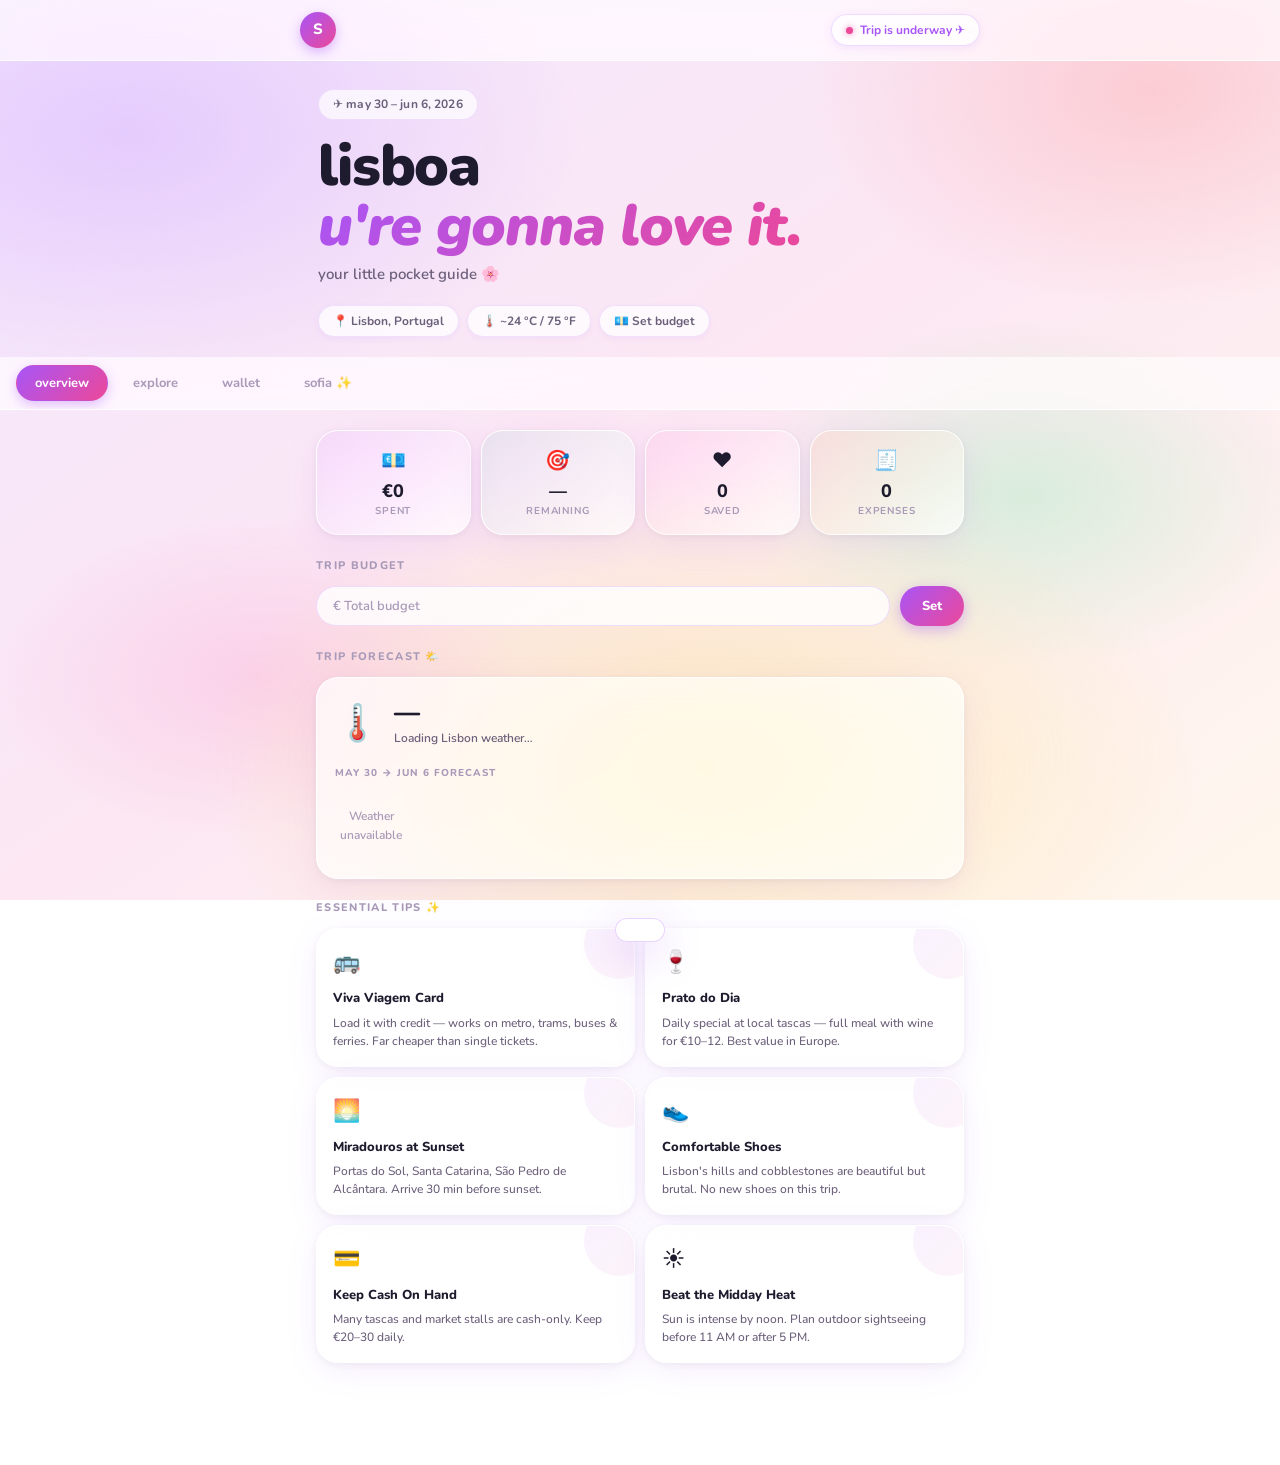
==== commit 0dc40bd3: "add live weather forecast + currency converter via public APIs - Trip weather forecast (May 30–Jun 6" ====
--- a/index.html
+++ b/index.html
@@ -33,7 +33,7 @@
     <div class="hero-sub">your little pocket guide 🌸</div>
     <div class="hero-chips">
       <div class="hero-chip">📍 Lisbon, Portugal</div>
-      <div class="hero-chip">🌡️ ~24 °C / 75 °F</div>
+      <div class="hero-chip" id="chip-weather">🌡️ ~24 °C / 75 °F</div>
       <div class="hero-chip">💶 <span id="chip-budget">Set budget</span></div>
     </div>
   </div>
@@ -88,6 +88,19 @@
             <span id="budget-bar-spent">€0 spent</span>
             <span id="budget-bar-total">of €0</span>
           </div>
+        </div>
+      </div>
+
+      <!-- Live weather + trip forecast -->
+      <div class="section-label">trip forecast 🌤️</div>
+      <div class="glass-card" style="margin-bottom:20px">
+        <div id="live-weather-card" class="live-wx-now" style="margin-bottom:14px">
+          <div class="live-wx-emoji">🌡️</div>
+          <div><div class="live-wx-temp">—</div><div class="live-wx-desc">Loading Lisbon weather…</div></div>
+        </div>
+        <div class="wx-label">may 30 → jun 6 forecast</div>
+        <div id="wx-forecast" class="wx-row">
+          <p class="empty-state" style="padding:8px 0">Fetching forecast…</p>
         </div>
       </div>
 
@@ -142,6 +155,30 @@
 
     <!-- ══ PAYMENTS ══ -->
     <section id="tab-payments" class="tab-section">
+
+      <!-- Currency converter -->
+      <div class="section-label">currency converter 💱</div>
+      <div class="glass-card" style="margin-bottom:20px">
+        <div class="conv-row">
+          <input type="number" id="conv-amount" class="pill-input" placeholder="€ Euros" min="0" step="0.01" style="flex:1" />
+          <span class="conv-arrow">→</span>
+          <select id="conv-to" class="pill-input" style="flex:0 0 110px">
+            <option value="GBP">🇬🇧 GBP</option>
+            <option value="USD">🇺🇸 USD</option>
+            <option value="JPY">🇯🇵 JPY</option>
+            <option value="AUD">🇦🇺 AUD</option>
+            <option value="CHF">🇨🇭 CHF</option>
+          </select>
+        </div>
+        <div class="conv-result-row">
+          <span class="conv-result-label">you get</span>
+          <span id="conv-result" class="conv-result-val">—</span>
+        </div>
+        <div class="rate-label">live rates · source: ECB via frankfurter.app</div>
+        <div id="rate-list" class="rate-list">
+          <p class="empty-state" style="padding:4px 0">Loading rates…</p>
+        </div>
+      </div>
 
       <!-- Add form -->
       <div class="section-label">Add Expense</div>
--- a/styles.css
+++ b/styles.css
@@ -710,6 +710,80 @@
 .packing-item input { accent-color: var(--purple); margin-top: 2px; flex-shrink: 0; }
 .packing-item.packed { text-decoration: line-through; opacity: 0.45; }
 
+/* ── Weather forecast ───────────────────────────────────────────────────────── */
+.live-wx-now {
+  display: flex;
+  align-items: center;
+  gap: 14px;
+}
+.live-wx-emoji { font-size: 36px; flex-shrink: 0; }
+.live-wx-temp { font-size: 26px; font-weight: 900; color: var(--text); line-height: 1; }
+.live-wx-desc { font-size: 12px; color: var(--text-soft); font-weight: 600; margin-top: 3px; }
+.wx-label {
+  font-size: 10px;
+  font-weight: 800;
+  text-transform: uppercase;
+  letter-spacing: 0.1em;
+  color: var(--text-muted);
+  margin-bottom: 10px;
+}
+.wx-row {
+  display: grid;
+  grid-template-columns: repeat(8, 1fr);
+  gap: 4px;
+}
+@media (max-width: 500px) { .wx-row { grid-template-columns: repeat(4, 1fr); } }
+.wx-day {
+  background: rgba(168,85,247,0.05);
+  border: 1px solid rgba(168,85,247,0.1);
+  border-radius: var(--r-sm);
+  padding: 8px 4px;
+  text-align: center;
+}
+.wx-day-name { font-size: 9px; font-weight: 800; text-transform: uppercase; color: var(--text-muted); margin-bottom: 4px; }
+.wx-emoji { font-size: 18px; margin-bottom: 4px; }
+.wx-temp { font-size: 11px; font-weight: 800; color: var(--text); }
+.wx-min { color: var(--text-muted); font-weight: 600; }
+.wx-rain { font-size: 9px; color: var(--sky); margin-top: 2px; font-weight: 700; }
+
+/* ── Currency converter ──────────────────────────────────────────────────────── */
+.conv-row { display: flex; align-items: center; gap: 8px; margin-bottom: 12px; }
+.conv-arrow { font-size: 18px; color: var(--purple); font-weight: 800; flex-shrink: 0; }
+.conv-result-row {
+  display: flex;
+  align-items: baseline;
+  gap: 10px;
+  margin-bottom: 14px;
+  background: linear-gradient(135deg, rgba(168,85,247,0.06), rgba(236,72,153,0.04));
+  border: 1.5px solid rgba(168,85,247,0.12);
+  border-radius: var(--r-sm);
+  padding: 10px 14px;
+}
+.conv-result-label { font-size: 11px; font-weight: 700; color: var(--text-muted); }
+.conv-result-val { font-size: 22px; font-weight: 900; color: var(--purple); flex: 1; text-align: right; }
+.rate-label {
+  font-size: 9px;
+  font-weight: 700;
+  text-transform: uppercase;
+  letter-spacing: 0.08em;
+  color: var(--text-muted);
+  margin-bottom: 8px;
+}
+.rate-list { display: flex; flex-direction: column; gap: 4px; }
+.rate-item {
+  display: flex;
+  align-items: center;
+  gap: 8px;
+  padding: 6px 10px;
+  background: rgba(255,255,255,0.5);
+  border: 1px solid rgba(168,85,247,0.08);
+  border-radius: 10px;
+  font-size: 12px;
+}
+.rate-flag { font-size: 16px; flex-shrink: 0; }
+.rate-name { color: var(--text-soft); font-weight: 600; flex: 1; }
+.rate-val { font-weight: 800; color: var(--text); font-size: 12px; }
+
 /* ── Empty / Toast ───────────────────────────────────────────────────────────── */
 .empty-state { color: var(--text-muted); font-size: 12px; text-align: center; padding: 16px 0; font-weight: 600; }
 
